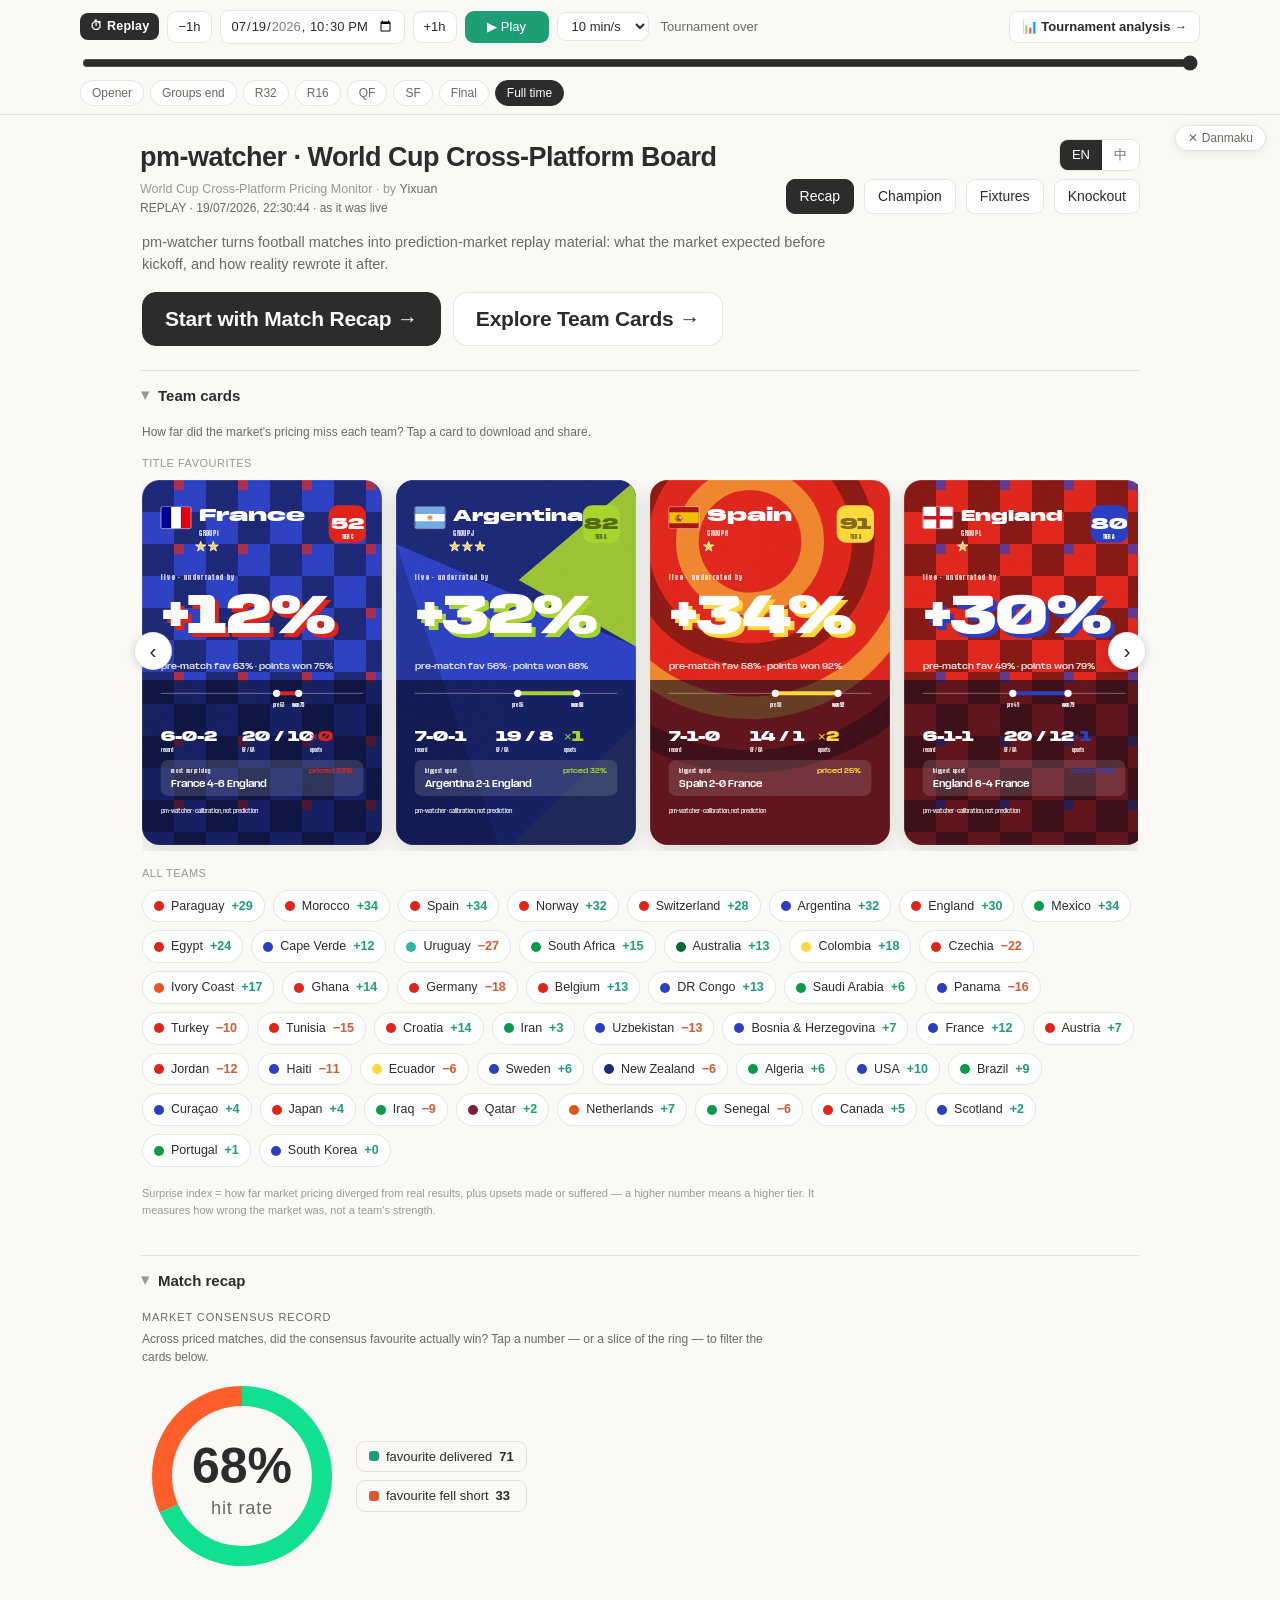
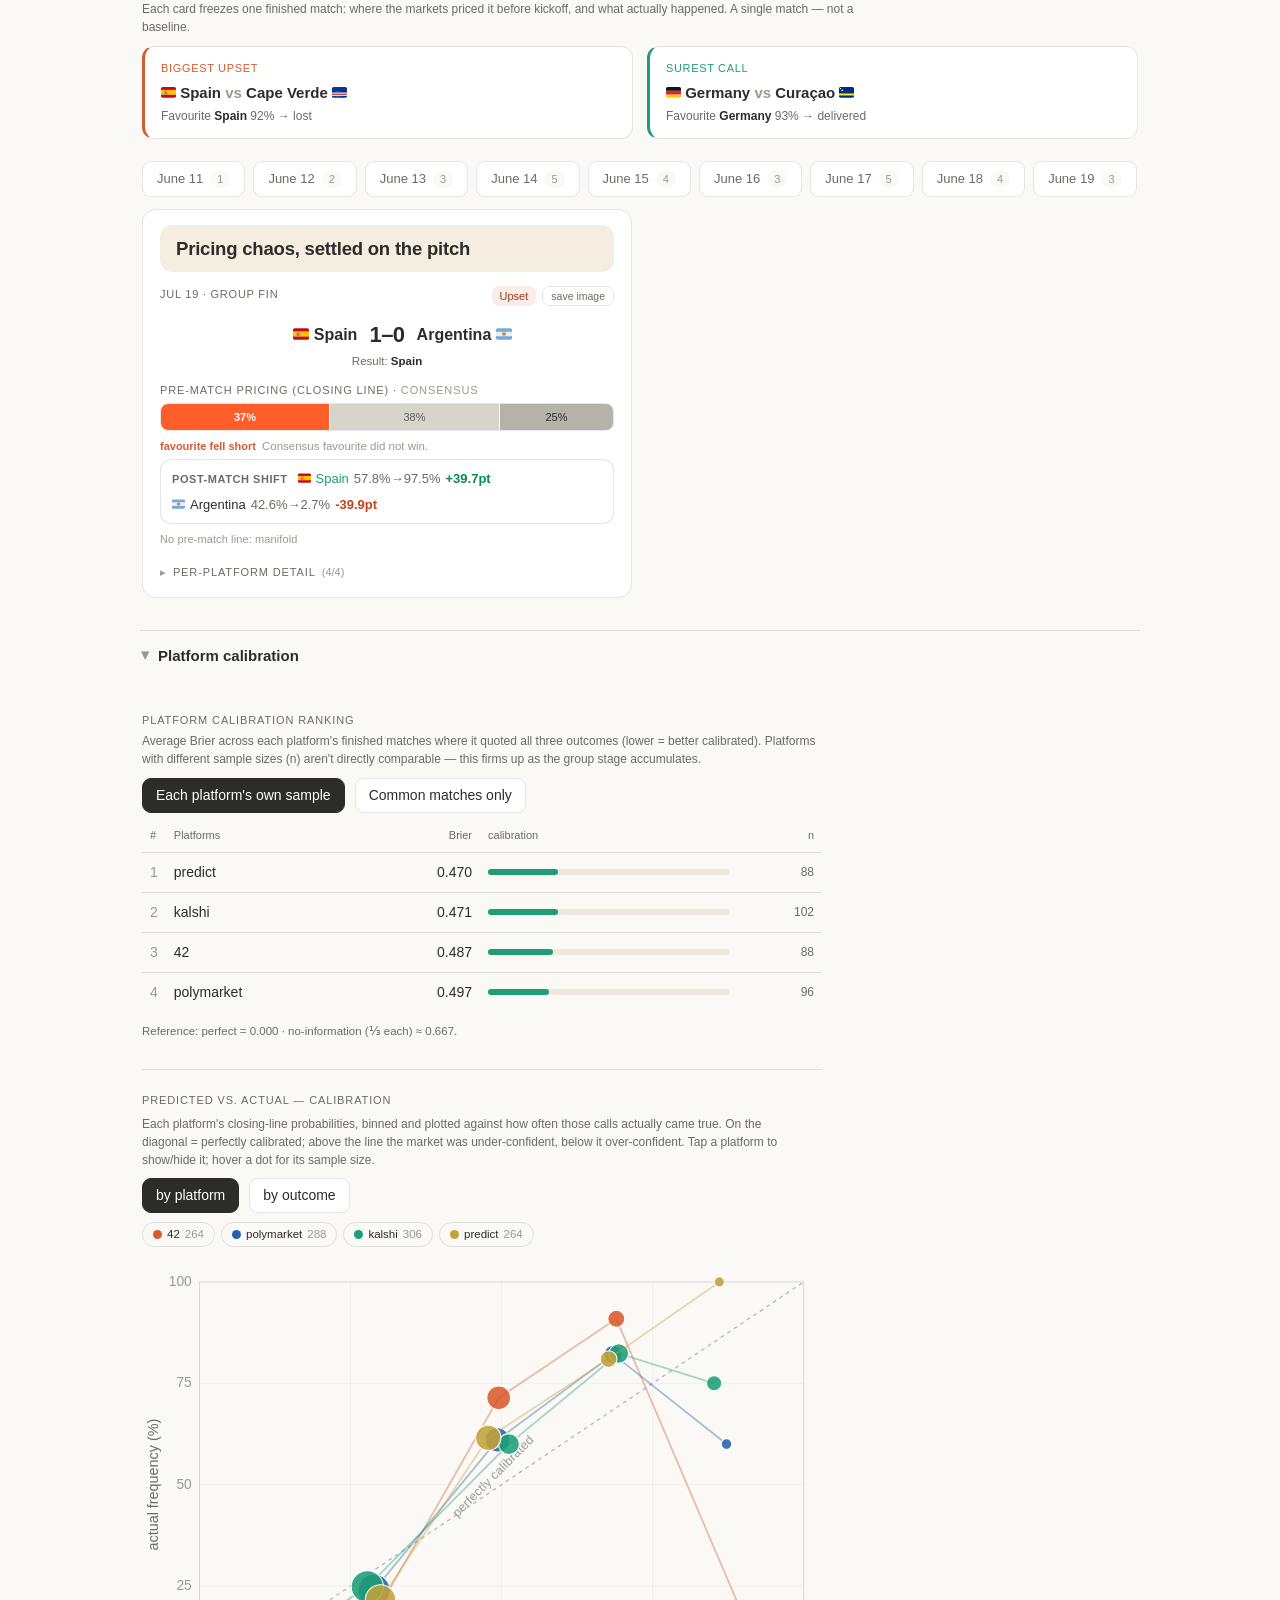
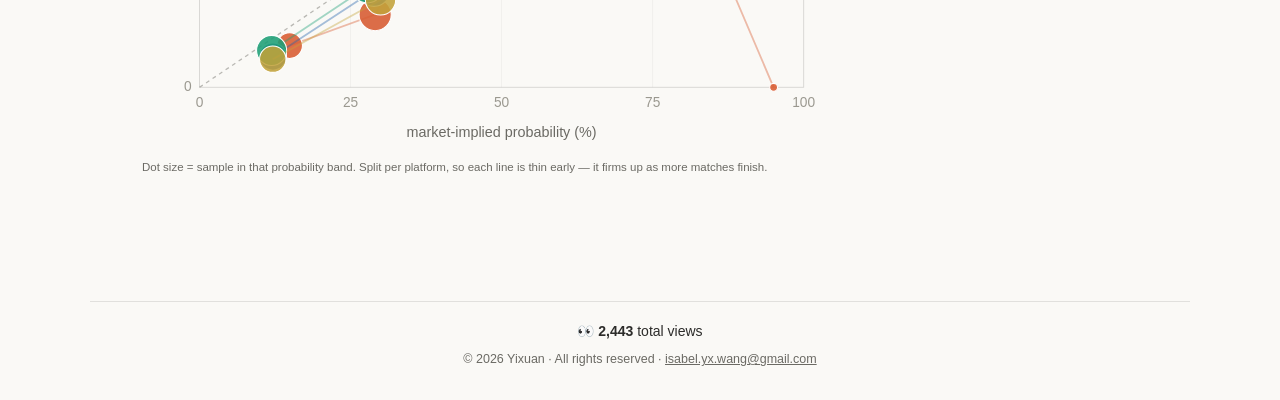
==== site/index.html @ 823c46a2 "archive: static replay site + tournament analysis" ====
<!DOCTYPE html>
<html lang="zh">
<head>
<meta charset="utf-8">
<meta name="viewport" content="width=device-width, initial-scale=1">
<title>pm-watcher · World Cup Cross-Platform Board</title>
<style>
  @font-face{font-family:"Twemoji Country Flags";unicode-range:U+1F1E6-1F1FF,U+1F3F4,U+E0062-E0063,U+E0065,U+E0067,U+E006C,U+E006E,U+E0073-E0074,U+E0077,U+E007F;src:url([data-uri]) format("woff2");}
  :root{ --bg:#faf9f6; --card:#ffffff; --ink:#2c2c2a; --mut:#6b6a64; --hint:#9a988f;
         --line:rgba(0,0,0,.10); --teal:#1d9e75; --up:#1d9e75; --down:#d85a30; }
  *{box-sizing:border-box}
  body{margin:0;background:var(--bg);color:var(--ink);
       font-family:"Twemoji Country Flags",-apple-system,BlinkMacSystemFont,"Segoe UI","PingFang SC","Hiragino Sans GB",sans-serif;
       font-size:14px;line-height:1.5;-webkit-font-smoothing:antialiased}
  /* 新闻弹幕：半透明磨砂胶囊，从右向左飞过页面顶部区域，可点击跳转；鼠标悬停暂停 */
  #danmaku{position:fixed;left:0;right:0;top:64px;height:42vh;z-index:9998;
    pointer-events:none;overflow:hidden}
  .dm{position:absolute;left:0;white-space:nowrap;pointer-events:auto;cursor:pointer;
    display:inline-flex;align-items:center;gap:7px;
    background:rgba(255,255,255,.42);backdrop-filter:blur(6px);-webkit-backdrop-filter:blur(6px);
    border:.5px solid rgba(0,0,0,.07);border-radius:999px;padding:6px 15px;
    box-shadow:0 3px 14px rgba(0,0,0,.07);font-size:13px;color:var(--ink);
    opacity:.72;transition:opacity .2s ease,background .2s ease,box-shadow .2s ease;
    will-change:transform}
  .dm:hover{opacity:1;background:rgba(255,255,255,.96);box-shadow:0 6px 22px rgba(0,0,0,.16)}
  .dm .dm-tag{font-size:11px;color:var(--mut)}
  .dm .dm-new{color:var(--up);font-weight:600}
  .dm-toggle{position:fixed;top:64px;right:14px;z-index:10000;
    background:rgba(255,255,255,.9);backdrop-filter:blur(6px);-webkit-backdrop-filter:blur(6px);
    border:.5px solid var(--line);border-radius:999px;padding:5px 12px;
    font-size:12px;color:var(--mut);cursor:pointer;font-family:inherit;
    box-shadow:0 2px 10px rgba(0,0,0,.08)}
  .dm-toggle:hover{color:var(--ink);background:#fff}
  .wrap{max-width:1040px;margin:0 auto;padding:22px 20px 60px}
  h1{font-size:27px;font-weight:650;letter-spacing:-0.5px;margin:0}
  .sub{font-size:12px;color:var(--mut)}
  .byline{font-size:12.5px;color:var(--hint);margin-top:3px}
  .byline b{color:var(--mut);font-weight:500}
  .row{display:flex;align-items:center;gap:10px;flex-wrap:wrap}
  .between{justify-content:space-between}
  .cards{display:grid;grid-template-columns:repeat(4,1fr);gap:14px;margin:22px 0}
  .mc{background:var(--card);border:.5px solid var(--line);border-radius:14px;padding:18px 18px 16px;
      position:relative;overflow:hidden}
  .mc::before{content:"";position:absolute;left:0;top:0;bottom:0;width:3px;background:var(--accent,#1d9e75)}
  .mc .l{font-size:11px;color:var(--mut);text-transform:uppercase;letter-spacing:0.08em}
  .mc .v{font-size:26px;font-weight:650;letter-spacing:-0.4px;margin-top:6px;line-height:1.25}
  .mc .v.small{font-size:14px;font-weight:500;letter-spacing:0}
  .tabs button,.ctl button{font:inherit;cursor:pointer;border:.5px solid var(--line);background:var(--card);
       color:var(--ink);border-radius:9px;padding:6px 13px}
  .tabs button.on,.ctl button.on{background:var(--ink);color:#fff;border-color:var(--ink)}
  .rcol{display:flex;flex-direction:column;align-items:flex-end;gap:8px}
  .langsw{display:inline-flex;border:.5px solid var(--line);border-radius:9px;overflow:hidden}
  .langsw button{font:inherit;cursor:pointer;border:0;background:var(--card);color:var(--mut);padding:5px 12px;font-size:13px}
  .langsw button.on{background:var(--ink);color:#fff}
  .chk{display:inline-flex;align-items:center;gap:5px;font-size:13px;color:var(--mut);
       border:.5px solid var(--line);border-radius:9px;padding:5px 10px;cursor:pointer;background:var(--card)}
  .chk.off{opacity:.4}
  table{width:100%;border-collapse:collapse;margin-top:14px}
  th{font-size:11px;color:var(--mut);font-weight:400;text-align:left;padding:0 8px 8px}
  th.r,td.r{text-align:right} td{padding:9px 8px;border-top:.5px solid var(--line);vertical-align:middle}
  .team{font-weight:500;white-space:nowrap}
  .dot{display:inline-block;width:8px;height:8px;border-radius:50%;background:var(--teal);margin-right:7px;vertical-align:1px}
  .num{font-weight:500} .pct{color:var(--hint);font-size:11px}
  .bar{height:4px;background:#eee9df;border-radius:2px;margin-top:3px}.bar>i{display:block;height:4px;background:#8b8a82;border-radius:2px}
  .mom{font-size:11px;margin-left:3px} .up{color:var(--up)} .down{color:var(--down)}
  .pill{font-weight:500;font-size:12px;padding:3px 9px;border-radius:8px}
  .caret{color:var(--down);font-size:11px;margin-left:2px}
  .chips{display:flex;flex-wrap:wrap;gap:7px;margin-top:10px}
  .chip{font-size:12px;border:.5px solid var(--line);border-radius:20px;padding:4px 11px;cursor:pointer;background:var(--card);color:var(--mut)}
  .chip.on{background:#e1f5ee;border-color:#9fe1cb;color:#0f6e56}
  .watch{display:grid;grid-template-columns:repeat(auto-fill,minmax(min(230px,100%),1fr));gap:12px;margin-top:12px}
  .wc{background:var(--card);border:.5px solid var(--line);border-radius:12px;padding:12px 14px;overflow:hidden}
  .wc svg{width:100%;height:auto;display:block}
  .wc .lg{display:flex;flex-wrap:wrap;gap:2px 8px;margin-top:2px}
  .wc .t{font-weight:600;margin-bottom:6px} .wc .kv{display:flex;justify-content:space-between;font-size:12px;color:var(--mut);padding:2px 0}
  .err{color:var(--down);font-size:12px;margin-top:8px}
  .muted{color:var(--mut)}
  @media(max-width:680px){.cards{grid-template-columns:repeat(2,1fr)}}
  @media(max-width:560px){
    .wrap{padding:16px 13px 48px}
    h1{font-size:22px}
    .cards{grid-template-columns:repeat(2,1fr);gap:10px;margin:16px 0}
    .mc{padding:13px 13px 12px} .mc .v{font-size:21px} .mc .v.small{font-size:13px}
    .tabs button,.ctl button{padding:6px 10px;font-size:13px}
    table{font-size:13px} th,td{padding:7px 5px}
    #tbl{min-width:480px}
    #recap .recapgrid{grid-template-columns:1fr}
    #recap .node{padding:13px 14px 12px}
    #recap .fix{font-size:15px;gap:8px} #recap .fix .sc{font-size:20px}
    /* 卡内若有超宽表格，允许在小屏内横向滚动而不撑破页面 */
    #recap .node table,.pdwrap{display:block;max-width:100%;overflow-x:auto;-webkit-overflow-scrolling:touch}
  }
  /* ===== 复盘 recap：单个对阵节点(最高复用原子) ===== */
  #recap .recapgrid{display:grid;grid-template-columns:repeat(auto-fill,minmax(min(330px,100%),1fr));gap:16px;align-items:start}
  #recap .node{background:var(--card);border:.5px solid var(--line);border-radius:14px;padding:15px 17px 14px;overflow:hidden}
  #recap .top{display:flex;justify-content:space-between;align-items:flex-start;gap:8px}
  #recap .when{font-size:11px;color:var(--mut);text-transform:uppercase;letter-spacing:.07em}
  #recap .tags{display:flex;gap:6px;flex-wrap:wrap;justify-content:flex-end}
  #recap .tag{font-size:11px;font-weight:500;padding:2px 8px;border-radius:7px;white-space:nowrap}
  #recap .tag.hit{background:#e1f5ee;color:#0f6e56} #recap .tag.miss{background:#faece7;color:#993c1d} #recap .tag.draw{background:#f1efe8;color:#5f5e5a}
  #recap .fix{display:flex;align-items:center;justify-content:center;gap:12px;margin:12px 0 2px;font-size:16px;font-weight:600}
  #recap .fix .sc{font-size:22px;font-weight:650;letter-spacing:-.5px;font-variant-numeric:tabular-nums}
  #recap .fix .a{text-align:right;flex:1} #recap .fix .b{text-align:left;flex:1}
  #recap .out{text-align:center;font-size:11.5px;color:var(--mut);margin-bottom:11px} #recap .out b{color:var(--ink);font-weight:600}
  #recap .hint{color:var(--hint)}
  #recap .lab{font-size:11px;color:var(--mut);text-transform:uppercase;letter-spacing:.08em;margin-bottom:5px}
  #recap .barwrap,#knockout .barwrap{display:flex;height:28px;border-radius:8px;overflow:hidden;border:.5px solid var(--line)}
  #recap .seg,#knockout .seg{display:flex;align-items:center;justify-content:center;font-size:11px;font-weight:500;min-width:0;overflow:hidden;white-space:nowrap;border-right:1.5px solid var(--bg)}
  #recap .seg:last-child,#knockout .seg:last-child{border-right:0}
  #recap .seg.A,#recap .seg.B,#knockout .seg.A,#knockout .seg.B{background:#b4b2a9;color:#2c2c2a} #recap .seg.D,#knockout .seg.D{background:#d6d4cb;color:#5f5e5a}
  #recap .seg.lit,#knockout .seg.lit{font-weight:600;color:#fff;cursor:default;transition:filter .2s ease,box-shadow .2s ease}
  #recap .seg.lit.good,#knockout .seg.lit.good{background:#10e090;--glow:rgba(16,224,144,.95)} #recap .seg.lit.bad,#knockout .seg.lit.bad{background:#ff5e2a;--glow:rgba(255,94,42,.95)}
  #recap .recapgrid.intro .seg.lit{animation:bloom 1.1s ease-out both}
  @keyframes bloom{0%{filter:saturate(0) brightness(1.85)}55%{filter:saturate(1.5) brightness(1.12)}100%{filter:none}}
  #recap .seg.lit:hover,#knockout .seg.lit:hover{filter:brightness(1.2) saturate(1.25);box-shadow:inset 0 0 18px 2px var(--glow)}
  #recap .barcap,#knockout .barcap{font-size:11.5px;margin-top:7px;display:flex;align-items:center;gap:6px}
  #recap .barcap .mk,#knockout .barcap .mk{font-size:11px;font-weight:600} #recap .mk.good,#knockout .mk.good{color:var(--up)} #recap .mk.bad,#knockout .mk.bad{color:var(--down)}
  #recap .dsum{cursor:pointer;font-size:11px;color:var(--mut);text-transform:uppercase;letter-spacing:.08em;display:flex;align-items:center;gap:6px;padding:3px 0;margin-top:13px;user-select:none}
  #recap .dsum::before{content:"▸";color:var(--hint);display:inline-block;transition:transform .15s ease}
  #recap .dsum.open::before{transform:rotate(90deg)} #recap .dsum:hover{color:var(--ink)}
  #recap .pdbody{display:none} #recap .pdbody.open{display:block}
  #recap .na{color:var(--hint)} #recap .tophit.y{color:var(--up)} #recap .tophit.n{color:var(--down)}
  #recap .foot{font-size:11.5px;color:var(--mut);margin-top:11px;line-height:1.45}
  #recap .nopx{font-size:12px;color:var(--hint);background:#f6f4ee;border:.5px dashed var(--line);border-radius:8px;padding:10px 12px;margin-top:4px}
  #recap .rcmiss{font-size:11px;color:var(--hint);margin-top:7px;letter-spacing:.01em}
  #recap .calib{margin-top:30px;border-top:.5px solid var(--line);padding-top:22px;max-width:680px}
  #recap .calib > svg{width:100%;height:auto;display:block;margin-top:8px}   /* 只作用于校准图本身，别误伤里面的甜甜圈 */
  #recap .clegendwrap{display:flex;flex-wrap:wrap;margin-bottom:2px}
  #recap .clegend{display:inline-flex;align-items:center;gap:5px;font-size:11.5px;color:var(--ink);cursor:pointer;padding:3px 10px;border:.5px solid var(--line);border-radius:20px;margin:0 6px 6px 0;user-select:none}
  #recap .clegend i{width:9px;height:9px;border-radius:50%;display:inline-block}
  #recap .clegend b{color:var(--hint);font-weight:500}
  #recap .clegend.off{opacity:.42;text-decoration:line-through}
  #recap .calib .cdot{cursor:pointer}
  #recap .calibtip{position:fixed;z-index:60;background:var(--ink);color:#fff;font-size:11px;line-height:1.55;padding:6px 9px;border-radius:7px;pointer-events:none;display:none;box-shadow:0 4px 14px rgba(0,0,0,.18)}
  #recap .cacc{margin-bottom:24px}
  #recap .caccrow{display:flex;align-items:center;gap:14px;flex-wrap:wrap}
  #recap .caccrow .cdonut{width:200px;height:200px;max-width:200px;flex:0 0 auto}
  #recap .cdonut .cdv{fill:var(--ink);font-size:30px;font-weight:650;font-variant-numeric:tabular-nums}
  #recap .cdonut .cdl{fill:var(--mut);font-size:11px;letter-spacing:.04em}
  #recap .caccchips{display:flex;flex-direction:column;gap:8px}
  #recap .cchip{display:inline-flex;align-items:center;gap:7px;font-size:13px;color:var(--ink);cursor:pointer;padding:5px 12px;border:.5px solid var(--line);border-radius:9px;user-select:none;transition:background .12s,border-color .12s}
  #recap .cchip i{width:10px;height:10px;border-radius:3px;display:inline-block}
  #recap .cchip.hit i{background:var(--up)} #recap .cchip.miss i{background:var(--down)}
  #recap .cchip b{font-variant-numeric:tabular-nums;font-weight:650}
  #recap .cchip:hover{border-color:var(--mut)}
  #recap .cchip.on{background:#f1efe8;border-color:var(--mut);font-weight:600}
  #recap .cclear{font-size:12px;color:var(--teal,#1d9e75);cursor:pointer;text-decoration:underline;text-underline-offset:2px}
  #recap .rcfilterbar{font-size:12.5px;color:var(--mut);margin-bottom:12px;padding:8px 12px;background:#f6f4ee;border-radius:8px}
  #recap .rcfilterbar b{color:var(--ink)}
  #recap .rcexp{display:inline-flex;align-items:center;font-size:10.5px;color:var(--mut);background:none;border:.5px solid var(--line);border-radius:7px;padding:2px 8px;cursor:pointer;white-space:nowrap;transition:color .12s,border-color .12s}
  #recap .rcexp:hover{color:var(--ink);border-color:var(--mut)}
  #recap .rchl{display:flex;gap:14px;flex-wrap:wrap;margin-bottom:18px}
  #recap .hlcard{flex:1;min-width:240px;background:var(--card);border:.5px solid var(--line);border-radius:12px;padding:13px 16px;cursor:pointer;transition:transform .14s,box-shadow .14s}
  #recap .hlcard:hover{transform:translateY(-1px);box-shadow:0 3px 12px rgba(0,0,0,.06)}
  #recap .hlcard.upset{border-left:3px solid var(--down)} #recap .hlcard.conf{border-left:3px solid var(--up)}
  #recap .hlcard .hlh{font-size:11px;text-transform:uppercase;letter-spacing:.06em;margin-bottom:5px}
  #recap .hlcard.upset .hlh{color:var(--down)} #recap .hlcard.conf .hlh{color:var(--up)}
  #recap .hlcard .hlm{font-size:15px;font-weight:600;margin-bottom:3px}
  #recap .hlcard .hls{font-size:12px;color:var(--mut)} #recap .hlcard .hls b{color:var(--ink)}
  #recap .node.flash{animation:nodeflash 2.4s ease-in-out}
  @keyframes nodeflash{
    0%,100%{box-shadow:0 0 0 0 rgba(16,224,144,0)}
    10%{box-shadow:0 0 0 4px rgba(16,224,144,.85)}
    25%{box-shadow:0 0 0 0 rgba(16,224,144,0)}
    40%{box-shadow:0 0 0 4px rgba(16,224,144,.85)}
    55%{box-shadow:0 0 0 0 rgba(16,224,144,0)}
    70%{box-shadow:0 0 0 4px rgba(16,224,144,.85)}
    85%{box-shadow:0 0 0 0 rgba(16,224,144,0)}}
  /* 淘汰赛骨架 */
  #knockout .hint{color:var(--hint)}
  #knockout .lab{font-size:11px;color:var(--mut);text-transform:uppercase;letter-spacing:.08em;margin-bottom:5px}
  #knockout .foot{font-size:11.5px;color:var(--mut);margin-top:10px;line-height:1.45}
  #knockout .koexwrap{max-width:340px;margin-bottom:26px;padding:14px 16px;background:var(--card);border:.5px solid var(--line);border-radius:14px}
  #knockout .koslot.ex .kfix{display:flex;align-items:center;justify-content:center;gap:10px;margin:6px 0 9px;font-size:14px;font-weight:600}
  #knockout .koslot.ex .kfix b{font-variant-numeric:tabular-nums;font-size:17px}
  #knockout .kobracket{display:flex;gap:16px;overflow-x:auto;padding-bottom:8px;align-items:flex-start}
  #knockout .koround{min-width:158px;flex:0 0 auto;display:flex;flex-direction:column;gap:10px}
  #knockout .korh{font-size:11px;color:var(--mut);text-transform:uppercase;letter-spacing:.07em;font-weight:600;margin-bottom:2px}
  #knockout .koslot{background:var(--card);border:.5px solid var(--line);border-radius:10px;padding:10px 12px}
  #knockout .koslot.tbd{border-style:dashed;display:flex;flex-direction:column;align-items:center;gap:3px;color:var(--hint)}
  #knockout .koslot.tbd .kside{font-size:12.5px} #knockout .koslot.tbd .kvs{font-size:10px;color:var(--line);text-transform:uppercase;letter-spacing:.1em}
  #knockout .koslot.real{display:flex;flex-direction:column;gap:6px}
  #knockout .koslot.real .kfixr{display:flex;align-items:center;justify-content:space-between;gap:6px;font-size:12.5px;font-weight:600;line-height:1.25}
  #knockout .koslot.real .kt{flex:1 1 0;min-width:0;display:flex;align-items:center;gap:4px;overflow:hidden;white-space:nowrap;text-overflow:ellipsis}
  #knockout .koslot.real .kt.r{justify-content:flex-end;text-align:right}
  #knockout .koslot.real .ksc{flex:0 0 auto;font-variant-numeric:tabular-nums;font-size:13px;padding:0 2px;color:var(--mut)}
  #knockout .koslot.real.played .ksc{color:var(--ink)}
  #knockout .koslot.real .barwrap{height:22px}
  #knockout .koslot.real .barcap{margin-top:5px}
  #knockout .koslot.real .kohint{font-size:10.5px;color:var(--hint);padding:3px 0 1px}
  /* 平行宇宙 预留 hero */
  #knockout .koPU{position:relative;margin:2px 0 26px;padding:22px 22px;border-radius:18px;border:1.5px solid var(--line);background:linear-gradient(135deg,var(--card),rgba(124,92,255,.07));overflow:hidden}
  #knockout .koPU .koPUtag{display:inline-block;font-size:11px;font-weight:700;letter-spacing:.08em;text-transform:uppercase;color:#7c5cff;background:rgba(124,92,255,.12);padding:3px 9px;border-radius:999px;margin-bottom:11px}
  #knockout .koPU h3{font-size:23px;font-weight:800;letter-spacing:-.01em;margin:0 0 8px}
  #knockout .koPU p{font-size:13.5px;color:var(--mut);max-width:560px;line-height:1.55;margin:0}
  #knockout .koPU .koPUfull{position:absolute;top:18px;right:20px;font-size:12.5px;font-weight:700;color:#7c5cff;text-decoration:none;padding:6px 12px;border-radius:999px;background:rgba(124,92,255,.10)}
  #knockout .koPU .koPUfull:hover{background:rgba(124,92,255,.18)}
  #knockout .koPU .koPUwrap{margin-top:16px;border-radius:16px;overflow:hidden;border:1.5px solid var(--line);background:var(--card)}
  #knockout .koPU .koPUwrap iframe{display:block;width:100%;border:0;height:980px}
  /* 小组赛汇总 */
  #knockout .koGwrap .kggrid{display:grid;grid-template-columns:repeat(auto-fill,minmax(min(300px,100%),1fr));gap:0 20px;margin-top:4px}
  #knockout .kgrow{display:flex;align-items:center;gap:8px;padding:7px 2px;border-top:.5px solid var(--line);font-size:13px}
  #knockout .kgrow .kgg{flex:0 0 auto;font-size:10.5px;color:var(--hint);min-width:46px;text-transform:uppercase;letter-spacing:.04em}
  #knockout .kgrow .kgt{flex:1 1 0;min-width:0;display:flex;align-items:center;gap:5px;overflow:hidden;white-space:nowrap;text-overflow:ellipsis}
  #knockout .kgrow .kgt.r{justify-content:flex-end;text-align:right}
  #knockout .kgrow .kgt.w{font-weight:700}
  #knockout .kgrow .kgsc{flex:0 0 auto;font-variant-numeric:tabular-nums;font-weight:600;color:var(--ink);padding:0 4px}
  /* 对阵路径图 */
  #knockout .kopath{overflow-x:auto;-webkit-overflow-scrolling:touch;padding:4px 0 10px}
  #knockout .kopathsvg{display:block}
  #knockout .kofo{width:100%;height:100%;box-sizing:border-box}
  #knockout .kobx{box-sizing:border-box;height:100%;display:flex;flex-direction:column;justify-content:center;gap:2px;background:var(--card);border:.5px solid var(--line);border-radius:9px;padding:4px 8px}
  #knockout .kobx.tbd{border-style:dashed}
  #knockout .kobx.proj{border-style:dashed;border-color:var(--pu,#7c5cff);background:linear-gradient(135deg,rgba(124,92,255,.06),var(--card))}
  #knockout .kobx.proj .kor .kon{color:var(--ink)}
  #knockout .kobx .kor{display:flex;align-items:center;gap:5px;font-size:12px;line-height:1.25;min-width:0}
  #knockout .kobx .kor .kof{flex:0 0 auto}
  #knockout .kobx .kor .kon{flex:1 1 0;min-width:0;overflow:hidden;white-space:nowrap;text-overflow:ellipsis;color:var(--mut)}
  #knockout .kobx .kor .kosc{flex:0 0 auto;min-width:14px;text-align:right;font-variant-numeric:tabular-nums;color:var(--hint)}
  #knockout .kobx .kor.win .kon{color:var(--ink);font-weight:700}
  #knockout .kobx .kor.win .kosc{color:var(--ink);font-weight:700}
  #knockout .kobx.champ{flex-direction:row;align-items:center;justify-content:center;gap:6px;border-color:#d8b24a;background:linear-gradient(135deg,rgba(216,178,74,.18),var(--card))}
  #knockout .kobx.champ .kon{flex:0 0 auto;font-weight:800;color:var(--ink)}
  #knockout .kobx.champ .kotrophy{font-size:15px}
  .tblscroll{overflow-x:auto;-webkit-overflow-scrolling:touch}
  #matches{overflow-x:auto;-webkit-overflow-scrolling:touch}
  .mxrow{display:flex;gap:10px 12px;align-items:baseline;padding:10px 4px;border-top:.5px solid var(--line);cursor:pointer;flex-wrap:wrap}
  .mxrow .mxtime{min-width:84px;flex:0 0 auto}
  .mxrow .mxteam{flex:1 1 auto;min-width:120px}
  .mxrow .mxsum{margin-left:auto;white-space:nowrap;font-variant-numeric:tabular-nums}
  .mxrow .mxbk{flex:0 0 auto;white-space:nowrap}
  .mxrow.mxpend{cursor:default;opacity:.62}
  .mxrow.hist .histsc{font-variant-numeric:tabular-nums;font-weight:700;margin:0 7px}
  .histfold .mxrow{cursor:pointer}
  #recap .rcmv{display:flex;flex-wrap:wrap;gap:6px 10px;align-items:center;margin:4px 0 2px;padding:9px 11px;background:var(--card);border:.5px solid var(--line);border-radius:11px}
  #recap .rcmv .rcmvlab{font-size:11px;font-weight:700;letter-spacing:.05em;text-transform:uppercase;color:var(--mut)}
  #recap .rcmv .rcmvit{font-size:13px;display:inline-flex;align-items:center;gap:5px}
  #recap .rcmv .rcmvit .rcmvn{color:var(--mut);font-variant-numeric:tabular-nums}
  #recap .rcmv .rcmvit b{font-variant-numeric:tabular-nums}
  #recap .rcmv .rcmvit.up b{color:#0a8a55} #recap .rcmv .rcmvit.dn b{color:#c0421c}
  #recap .rchero{margin:4px 0 24px;padding:0 2px}
  #recap .rchero-tag{font-size:14.5px;color:var(--mut);max-width:700px;margin-bottom:16px;line-height:1.55}
  #recap .rchero-cta{display:flex;flex-wrap:wrap;gap:12px}
  #recap .rcheroBtn{font-size:21px;font-weight:800;letter-spacing:-.01em;padding:14px 22px;border-radius:14px;border:1.5px solid var(--line);background:var(--card);color:var(--ink);cursor:pointer;line-height:1.15;transition:transform .12s ease,box-shadow .12s ease}
  #recap .rcheroBtn:hover{transform:translateY(-1px);box-shadow:0 4px 14px rgba(0,0,0,.08)}
  #recap .rcheroBtn.primary{background:var(--ink);border-color:var(--ink);color:var(--bg)}
  @media(max-width:560px){ #recap .rcheroBtn{font-size:17px;padding:12px 16px;flex:1 1 100%;text-align:center} #recap .rchero-tag{font-size:13.5px} }
  @media(max-width:560px){
    .mxrow{gap:4px 10px;padding:12px 2px}
    .mxrow .mxtime{flex:1 1 100%;min-width:0;order:-1;font-size:11px;opacity:.8}
    .mxrow .mxteam{flex:1 1 auto;font-size:14px}
    .mxrow .mxsum{margin-left:auto}
  }
  #knockout .kqwrap{margin-bottom:26px}
  #knockout .kqgrid{display:grid;grid-template-columns:repeat(auto-fill,minmax(min(220px,100%),1fr));gap:10px}
  #knockout .kqgrp{background:var(--card);border:.5px solid var(--line);border-radius:12px;padding:10px 12px}
  #knockout .kqh{font-size:12px;font-weight:700;color:var(--ink);margin-bottom:6px;text-transform:uppercase;letter-spacing:.06em}
  #knockout .kqrow{display:flex;align-items:center;gap:6px;padding:3px 0;font-size:13px}
  #knockout .kqrow .kqt{flex:1;min-width:0;white-space:nowrap;overflow:hidden;text-overflow:ellipsis}
  #knockout .kqrow .kqpt{font-variant-numeric:tabular-nums;color:var(--mut);width:18px;text-align:right}
  #knockout .kqrow .kqb{font-size:10.5px;font-weight:600;padding:1px 6px;border-radius:6px;white-space:nowrap}
  #knockout .kqrow.q .kqb{background:rgba(16,224,144,.14);color:#0a8a55}
  #knockout .kqrow.a .kqb{background:#e8e6dd;color:#7a7872}
  #knockout .kqrow.o{opacity:.5} #knockout .kqrow.o .kqb{background:rgba(255,94,42,.12);color:#c0421c}
  #matches .kofold>summary{cursor:pointer;padding:11px 4px;font-weight:500;list-style:none;display:flex;align-items:center;gap:8px;user-select:none;border-top:.5px solid var(--line)}
  #matches .kofold>summary::-webkit-details-marker{display:none}
  #matches .kofold>summary::before{content:"▸";color:var(--hint);transition:transform .15s ease}
  #matches .kofold[open]>summary::before{transform:rotate(90deg)}
  /* 准确率排行 */
  #recap .ranking{margin-top:28px;max-width:680px}
  #recap .ranking .rk{color:var(--hint);width:22px}
  #recap .rbar{height:6px;background:#eee9df;border-radius:3px;min-width:60px}
  #recap .rbar>i{display:block;height:6px;background:var(--teal);border-radius:3px}
  /* 点击特效：礼花 / 速冻流汗 */
  @keyframes rcConfetti{from{transform:translate(0,0) rotate(0);opacity:1}to{transform:translate(var(--dx),var(--dy)) rotate(var(--rot));opacity:0}}
  @keyframes rcFall{0%{transform:translate(0,-7px) rotate(0);opacity:1}18%{transform:translate(calc(var(--dx)*.18),0) rotate(calc(var(--rot)*.18))}100%{transform:translate(var(--dx),var(--dy)) rotate(var(--rot));opacity:0}}
  @font-face{font-family:'FIFA26';src:url('fonts/fifa-26.ttf');font-display:swap}
  @font-face{font-family:'FWCBlack';src:url('fonts/FWC2026-Black.ttf');font-display:swap}
  @font-face{font-family:'FWCNBlack';src:url('fonts/FWC2026-NormalBlack.ttf');font-display:swap}
  @font-face{font-family:'FWCNormal';src:url('fonts/FWC2026-Normal.ttf');font-display:swap}
  @font-face{font-family:'FWCCond';src:url('fonts/FWC2026-UltraCond.ttf');font-display:swap}
  @font-face{font-family:'FWCLight';src:url('fonts/FWC2026-CondLight.ttf');font-display:swap}
  #recap .tcsec{margin-top:30px;border-top:.5px solid var(--line);padding-top:22px}
  #recap .tcsec>.lab{font-weight:700;font-size:15px}
  #recap .tcrestlab{font-size:11px;color:var(--hint);margin:18px 0 10px;letter-spacing:.5px;text-transform:uppercase}
  #recap .tcfeat{display:flex;gap:18px;flex-wrap:wrap}
  #recap .tcfeat .tccard{width:300px}
  #recap .tcgrid{display:grid;grid-template-columns:repeat(auto-fill,minmax(150px,1fr));gap:12px}
  #recap .tccard{position:relative;cursor:pointer}
  #recap .tccard svg{width:100%;height:auto;display:block;border-radius:18px;box-shadow:0 6px 20px rgba(0,0,0,.13)}
  #recap .tccard .dl{position:absolute;left:50%;bottom:12px;transform:translateX(-50%);opacity:0;transition:opacity .15s;background:rgba(0,0,0,.72);color:#fff;font-size:11px;padding:5px 12px;border-radius:20px;pointer-events:none;white-space:nowrap}
  #recap .tccard:hover .dl{opacity:1}
  #recap .tcnote{font-size:11px;color:var(--hint);line-height:1.55;max-width:720px;margin:18px 0 4px}
  #recap .tccard.tcflash svg{animation:tcflash 2.4s ease-out}
  @keyframes tcflash{0%,100%{box-shadow:0 6px 20px rgba(0,0,0,.13)}18%,60%{box-shadow:0 0 0 4px #10e090,0 8px 24px rgba(0,0,0,.18)}}
  #recap .node .hl{margin:0 0 14px;padding:12px 16px;border-radius:12px;background:var(--hlbg,rgba(136,135,128,.1))}
  #recap .node .hl .hh{font-weight:800;font-size:18.5px;line-height:1.26;color:var(--ink);letter-spacing:-.2px}
  #recap .node .hl .hs{font-size:12.5px;font-weight:600;color:var(--mut);margin-top:3px;line-height:1.3}
  #recap .node .hl .en{font-size:13px;font-weight:600;color:var(--hint);margin-top:4px;line-height:1.2}
  #recap .node .hl.hit{--hlbg:rgba(29,158,117,.12);--hlc:#1d9e75}
  #recap .node .hl.upset{--hlbg:rgba(216,90,48,.12);--hlc:#d85a30}
  #recap .node .hl.div{--hlbg:rgba(186,117,23,.13);--hlc:#ba7517}
  #recap .node .hl.calib{--hlbg:rgba(136,135,128,.10);--hlc:#8a8880}
  #recap .tcfeatlab,#recap .tcrestlab{font-size:11px;color:var(--hint);letter-spacing:.5px;text-transform:uppercase;margin:14px 0 8px}
  #recap .tcfeat{display:flex;gap:14px;overflow-x:auto;flex-wrap:nowrap;padding-bottom:6px}
  #recap .tcfeat .tccard{flex:0 0 240px;width:240px}
  #recap .tctags{display:flex;flex-wrap:wrap;gap:8px}
  #recap .tctag{display:inline-flex;align-items:center;gap:7px;font:inherit;font-size:12.5px;cursor:pointer;padding:6px 11px;border-radius:20px;border:.5px solid var(--line);background:var(--card);color:var(--ink)}
  #recap .tctag:hover{border-color:var(--hint)}
  #recap .tctag.on{border-color:var(--ink)}
  #recap .tctag .tcdot{width:10px;height:10px;border-radius:50%;display:inline-block}
  #recap .tctag.tcflash{animation:tcflash 2.4s ease-out}
  #recap .tcreveal{margin-top:14px;max-width:300px}
  #recap .tcreveal .tccard{width:300px}
  #recap .rcsec{border-top:.5px solid var(--line);margin-top:16px}
  #recap .rcsec>summary{cursor:pointer;list-style:none;padding:14px 2px;font-weight:600;font-size:15px;display:flex;align-items:center;gap:8px;user-select:none}
  #recap .rcsec>summary::-webkit-details-marker{display:none}
  #recap .rcsec>summary::before{content:"\25b8";color:var(--hint);transition:transform .15s}
  #recap .rcsec[open]>summary::before{transform:rotate(90deg)}
  #recap .rcsec>.rcsecbody{padding:2px 2px 16px}
  .foldsec{border-top:.5px solid var(--line);margin-top:18px}
  .foldsec>summary{cursor:pointer;list-style:none;padding:14px 2px;font-weight:600;font-size:15px;display:flex;align-items:center;gap:8px;user-select:none}
  .foldsec>summary::-webkit-details-marker{display:none}
  .foldsec>summary::before{content:"\25b8";color:var(--hint);transition:transform .15s}
  .foldsec[open]>summary::before{transform:rotate(90deg)}
  .foldsec>.foldbody{padding:2px 2px 16px}
  #recap .rcday{margin:6px 0}
  #recap .rcday>summary{cursor:pointer;list-style:none;padding:9px 2px;font-weight:600;font-size:13.5px;display:flex;align-items:center;gap:8px;user-select:none;color:var(--ink)}
  #recap .rcday>summary::-webkit-details-marker{display:none}
  #recap .rcday>summary::before{content:"\25b8";color:var(--hint);transition:transform .15s}
  #recap .rcday[open]>summary::before{transform:rotate(90deg)}
  #recap .rcday .rcdaycount{color:var(--hint);font-weight:400;font-size:12px}
  #recap .rcday .recapgrid{margin-top:8px}
  #recap .rcdaytabs{display:flex;gap:8px;overflow-x:auto;padding:4px 0 12px;-webkit-overflow-scrolling:touch}
  #recap .rcdaytab{flex:0 0 auto;font:inherit;font-size:13px;cursor:pointer;padding:7px 14px;border-radius:9px;border:.5px solid var(--line);background:var(--card);color:var(--mut);white-space:nowrap;display:flex;align-items:center;gap:7px}
  #recap .rcdaytab .n{font-size:11px;color:var(--hint);background:var(--bg);border-radius:20px;padding:1px 7px}
  #recap .rcdaytab:hover{border-color:var(--hint)}
  #recap .rcdaytab.on{background:var(--ink);color:var(--card);border-color:var(--ink)}
  #recap .rcdaytab.on .n{color:var(--card);background:rgba(255,255,255,.22)}
  #recap .rcdaypanel{display:none} #recap .rcdaypanel.on{display:block}
  #recap .tcfeatwrap{position:relative}
  #recap .tcarw{position:absolute;top:46%;transform:translateY(-50%);z-index:5;width:38px;height:38px;border-radius:50%;border:.5px solid var(--line);background:var(--card);color:var(--ink);font-size:21px;line-height:1;cursor:pointer;box-shadow:0 2px 10px rgba(0,0,0,.14)}
  #recap .tcarw.l{left:-8px} #recap .tcarw.r{right:-8px}
  #recap .tcarw:hover{border-color:var(--hint)}
  #recap .tccard.tcflash{outline:3px solid #2c2c2a;outline-offset:3px;border-radius:20px;transition:outline-color .2s}
</style>
<script defer src="https://cloud.umami.is/script.js" data-website-id="a15878d6-668c-4f02-a838-09355fc0f5ee"></script>
<link rel="stylesheet" href="archive.css">
<script src="archive.js"></script>
</head>
<body>
<div class="wrap">
  <div class="row between">
    <div><h1 data-i18n="title">pm-watcher · World Cup Cross-Platform Board</h1>
      <div class="byline">World Cup Cross-Platform Pricing Monitor · by <b>Yixuan</b></div>
      <div class="sub" id="meta">Loading…</div></div>
    <div class="rcol">
      <div class="langsw"><button data-lang="en" class="on">EN</button><button data-lang="zh">中</button></div>
      <div class="tabs row"><button data-tab="recap" class="on" data-i18n="tab_recap">Recap</button><button data-tab="champion" data-i18n="tab_champion">Champion</button><button data-tab="matches" data-i18n="tab_matches">Fixtures</button><button data-tab="knockout" data-i18n="tab_knockout">Knockout</button><button data-tab="group" data-i18n="tab_group" style="display:none">Group Winner</button></div>
    </div>
  </div>

  <div class="cards" id="cards"></div>

  <div class="row between" id="boardCtl">
    <div class="ctl row">
      <span class="sub" data-i18n="sort">Sort</span>
      <button data-sort="consensus" class="on" data-i18n="sort_consensus">by consensus</button>
      <button data-sort="divergence" data-i18n="sort_divergence">by divergence</button>
    </div>
    <div class="row" id="plats"></div>
  </div>

  <div class="tblscroll"><table id="tbl"><thead></thead><tbody></tbody></table></div>
  <div id="matches" style="display:none;margin-top:14px"></div>
  <div id="recap" style="display:none;margin-top:14px"></div>
  <div id="knockout" style="display:none;margin-top:14px"></div>
  <div class="err" id="err"></div>

  <div id="extras">
  <details class="foldsec" open id="foldWatch">
    <summary><span data-i18n="watch_head">My Watchlist</span></summary>
    <div class="foldbody">
      <div class="sub" data-i18n="watch_sub">Tap a team below to add or remove; the line is each platform's odds history.</div>
      <div class="chips" id="chips"></div>
      <div class="watch" id="watch"></div>
    </div>
  </details>
  <details class="foldsec" open id="foldNews">
    <summary><span data-i18n="news_head">Live News × Odds Moves</span></summary>
    <div class="foldbody">
      <div class="row between" style="align-items:flex-start">
        <div class="sub" data-i18n="news_sub" style="max-width:760px">BBC / Guardian / ESPN / Sky football RSS + Dongqiudi (Chinese), filtered to the World Cup; ⚡ marks a consensus move the monitor caught. Timelines are shown side by side for you to compare — no automatic causal claims.</div>
        <div class="ctl row"><button id="newsFav" class="" data-i18n="news_fav">Watchlist only</button></div>
      </div>
      <div id="news" style="margin-top:10px"></div>
    </div>
  </details>
  </div>
</div>

<script src="qrcode.js"></script>
<svg width="0" height="0" style="position:absolute" aria-hidden="true"><defs><polygon id="tcstar" points="0,-8 1.88,-2.59 7.61,-2.47 3.04,0.99 4.70,6.47 0,3.2 -4.70,6.47 -3.04,0.99 -7.61,-2.47 -1.88,-2.59"/></defs></svg>
<script>
const SITE_URL="https://pmwatcher.wy-x.com/", SITE_HOST="pmwatcher.wy-x.com";
let LANG = (function(){
  try{ var s=load("pmw_lang"); if(s==="zh"||s==="en") return s; }catch(e){}      // 记忆上次手动选择
  try{ var nv=(navigator.language||navigator.userLanguage||"").toLowerCase(); if(nv.indexOf("zh")>-1) return "zh"; }catch(e){}  // 浏览器语言含 zh → 中文
  return "en";                                                                      // 其余一律英文
})();
const I18N = {
  en: {
    title:"pm-watcher · World Cup Cross-Platform Board", tab_champion:"Champion", tab_group:"Group Winner",
    tab_matches:"Fixtures", sort:"Sort", sort_consensus:"by consensus", sort_divergence:"by divergence",
    watch_head:"My Watchlist", watch_sub:"Tap a team below to add or remove; the line is each platform's odds history.",
    news_head:"Live News × Odds Moves",
    news_sub:"BBC / Guardian / ESPN / Sky football RSS + Dongqiudi (Chinese), filtered to the World Cup; ⚡ marks a consensus move the monitor caught. Timelines are shown side by side for you to compare — no automatic causal claims.",
    news_fav:"Watchlist only", loading:"Loading…", conn_fail:"Connection failed, retrying…",
    updated:"updated", every:"every", refresh:"refresh", platform:"Platforms",
    card_lead:"Consensus leader", card_div:"Widest divergence", card_over:"Overround · sum of probabilities",
    card_cover:"Outcomes covered", th_team:"Team", th_consensus:"Consensus", th_divergence:"Divergence",
    board_empty:"No data for this board (group board needs --live, and some platforms have no group market yet).",
    matches_empty:"No comparable single-match markets. On --live, if this stays empty: match markets on Polymarket/Manifold may not be listed yet (they usually appear close to kickoff), or the network is unreachable.",
    tbd:"Time TBD", th_draw:"Draw", th_spread:"Spread", books:"books",
    mx_pending:"Awaiting markets", mx_plat:"platforms",
    matches_note:"Knockout kickoffs follow the official schedule; group-stage rows still show market close ≈ kickoff. Summary is the first platform's W/D/L %; \u201Cawaiting markets\u201D means the tie is set but no platform has priced it yet. Tap a priced row to expand the cross-platform comparison and both teams' news.",
    hist_head:"Past matches", hist_sub:"Every finished match — teams, final score, and each platform's pre-match pricing. Tap a row to expand.",
    no_team_news:"No news for", team_news:"Related news", news_odds:"📈 odds around this", news_new:"New", danmaku:"Danmaku",
    loading_odds:"Loading odds ±3h around this news…",
    news_empty:"No matching news (needs your network to reach BBC/Guardian/ESPN/Sky and Dongqiudi; the “Watchlist only” toggle also filters many out).",
    no_hist_window:"no stored data in this window (news predates the monitor, or odds never moved).",
    yaxis:"y-axis", dashed_news:"dashed = news time", hist_building:"Building history… the line appears as odds move.",
    consensus:"consensus", no_team_yet:"No teams selected — tap a name above to add.",
    tab_recap:"Recap",
    rc_lede:"Each card freezes one finished match: where the markets priced it before kickoff, and what actually happened. A single match — not a baseline.",
    rc_empty:"No finished matches recorded yet.",
    rc_nopricing:"No pre-match pricing captured — this match finished before the monitor started watching.",
    prematch:"Pre-match pricing (closing line)", outcome:"Result",
    fav_hit:"favourite delivered", fav_miss:"favourite fell short",
    th_hit:"top pick", not_cmp:"not compared", no_draw:"no draw quote", sparse:"sparse",
    cap_hit:"Consensus favourite won.", cap_miss:"Consensus favourite did not win.",
    foot_cmp:"Comparison spans only platforms quoting all three outcomes", foot_excl:"excluded here",
    tag_draw:"Draw", tag_upset:"Upset", tag_hit:"As priced", detail_lab:"Per-platform detail",
    rank_head:"Platform calibration ranking",
    rank_sub:"Average Brier across each platform's finished matches where it quoted all three outcomes (lower = better calibrated). Platforms with different sample sizes (n) aren't directly comparable — this firms up as the group stage accumulates.",
    th_brier:"Brier", th_calib:"calibration", th_n:"n",
    rank_own:"Each platform's own sample", rank_common:"Common matches only",
    rank_common_note:"Apples-to-apples: all {p} platforms scored on the same {n} matches where every one quoted all three outcomes.",
    rank_common_empty:"No matches yet where all {p} platforms quoted all three outcomes — try \u201Ceach platform's own sample.\u201D",
    rank_bench:"Reference: perfect = 0.000 · no-information (⅓ each) ≈ 0.667.",
    rc_missing:"No pre-match line",
    calib_head:"Predicted vs. actual — calibration",
    calib_sub:"Each platform's closing-line probabilities, binned and plotted against how often those calls actually came true. On the diagonal = perfectly calibrated; above the line the market was under-confident, below it over-confident. Tap a platform to show/hide it; hover a dot for its sample size.",
    calib_x:"market-implied probability", calib_y:"actual frequency",
    calib_perfect:"perfectly calibrated",
    calib_foot:"Dot size = sample in that probability band. Split per platform, so each line is thin early — it firms up as more matches finish.",
    calib_empty:"Not enough priced matches yet to plot calibration.",
    cacc_head:"Market consensus record",
    cacc_sub:"Across priced matches, did the consensus favourite actually win? Tap a number — or a slice of the ring — to filter the cards below.",
    rc_impact:"Post-match shift",
    hero_tag:"pm-watcher turns football matches into prediction-market replay material: what the market expected before kickoff, and how reality rewrote it after.",
    hero_cta_recap:"Start with Match Recap", hero_cta_team:"Explore Team Cards",
    cacc_acc:"hit rate",
    filter_all:"show all", filter_showing:"Showing",
    rc_export:"save image", export_fail:"Couldn't export — try a screenshot instead.",
    brand_tag:"calibration, not prediction",
    calib_mode_platform:"by platform", calib_mode_outcome:"by outcome",
    calib_outcome_sub:"Pooled across platforms, split by outcome type. If the draw dots sit above the diagonal, draws happened more often than the markets priced — systematically underpriced.",
    out_home:"Home win", out_draw:"Draw", out_away:"Away win",
    hl_upset:"Biggest upset", hl_confident:"Surest call", hl_fav:"Favourite", hl_lost:"lost", hl_won:"delivered",
    tab_knockout:"Knockout",
    ko_grp:"Group", ko_quali_head:"Qualification tracker — {n} teams have clinched a top-2 spot · pairings resolve after the final group round",
    ko_clinched:"through", ko_alive:"alive", ko_out:"out of top 2",
    ko_lede:"The knockout skeleton — same language as Recap: where the five markets priced each tie before kickoff, lit up by what actually happened. 2026 runs 48 teams, so the bracket starts at the Round of 32 (32→16→8→4→2). Slots fill in as the knockout stage begins.",
    ko_example:"Slot design (example)",
    ko_ex_note:"Illustrative placeholder, not a real tie — shows what a played knockout slot will look like once the bracket is live.",
    ko_ex_cap:"example: favourite advanced.",
    ko_bracket:"Bracket",
    ko_await:"Awaiting the Round of 32. Each slot becomes a pre-match-pricing-vs-result node — the same atom as Recap — as ties are played.",
    ko_team_a:"Team A", ko_team_b:"Team B", ko_tbd:"TBD", ko_vs:"vs",
    ko_await_res:"awaiting result", ko_nopricing:"no pre-match pricing captured",
    ko_head:"Knockout stage",
    ko_pu_title:"My World Cup · Parallel Universe",
    ko_pu_sub:"Pick a champion, get your parallel-universe ticket — five verdicts, market prices, rarity tier. Now live.",
    ko_pu_cta:"Open full-screen ↗",
    ko_pu_tag:"in the works",
    ko_group_head:"Group stage", ko_group_sub:"Completed — final scores only.",
    ko_quali_label:"Qualification tracker",
    ko_champ:"Champion", ko_path:"Path to the title",
    ko_path_note:"Round of 32 from the live draw; later rounds stay reserved until each round is set. Only flags, names and the (reserved) final score are shown here — the priced replay lives in Recap.",
    ko_r32:"Round of 32", ko_r16:"Round of 16", ko_qf:"Quarter-finals", ko_sf:"Semi-finals", ko_final:"Final",
    ko_ties:"ties", ko_fixtures_head:"Knockout stage — reserved",
    ko_fixtures_note:"Bracket not drawn yet. Placeholder slots in the same card format; they fill in automatically once the Round of 32 is set."
  },
  zh: {
    title:"pm-watcher · 世界杯跨平台看板", tab_champion:"冠军榜", tab_group:"小组第一",
    tab_matches:"赛程", sort:"排序", sort_consensus:"按共识", sort_divergence:"按分歧",
    watch_head:"我的关注", watch_sub:"点下面的队名增减；曲线是各平台赔率的历史走势。",
    news_head:"实时新闻 × 赔率异动",
    news_sub:"BBC / Guardian / ESPN / Sky 足球 RSS + 懂球帝（中文），按世界杯过滤；⚡ 是看板捕捉到的共识异动。两路时间戳并排呈现、供自行对照，不做自动因果归因。",
    news_fav:"只看我关注的队", loading:"加载中…", conn_fail:"连接服务失败，重试中…",
    updated:"更新于", every:"每", refresh:"刷新", platform:"平台",
    card_lead:"共识领跑", card_div:"最大分歧", card_over:"盘口溢价 · 各家概率和",
    card_cover:"覆盖结果数", th_team:"球队", th_consensus:"共识", th_divergence:"分歧",
    board_empty:"这个榜暂无数据（小组榜需 --live，且部分平台尚未接小组市场）。",
    matches_empty:"暂无可比的单场比赛盘。--live 下若长期为空：Polymarket/Manifold 的比赛盘可能尚未上架（多在临近开球时出现），或网络未通。",
    tbd:"时间待定", th_draw:"平局", th_spread:"价差", books:"家",
    mx_pending:"待开盘", mx_plat:"个平台",
    matches_note:"淘汰赛开球时间取自官方赛程；小组赛行仍为市场收盘时间 ≈ 开球。概要为首家平台的 胜/平/负 %；“待开盘”表示对阵已定、平台尚未开盘。点击已开盘的行展开跨平台对比与两队新闻。",
    hist_head:"历史比赛", hist_sub:"全部已结束比赛 —— 对阵、最终比分,以及各平台赛前定价。点击任意一行展开。",
    no_team_news:"暂无相关新闻：", team_news:"两队相关新闻", news_odds:"📈 前后赔率", news_new:"新闻", danmaku:"弹幕",
    loading_odds:"加载该新闻前后 ±3 小时的赔率…",
    news_empty:"暂无匹配的新闻（拉取需要你的网络可达 BBC/Guardian/ESPN/Sky 与懂球帝；“只看我关注的队”也会过滤掉很多）。",
    no_hist_window:"该时段没有落盘数据（新闻早于监控启动，或赔率全程未动）。",
    yaxis:"纵轴", dashed_news:"虚线=新闻时刻", hist_building:"历史积累中…曲线随赔率变动出现。",
    consensus:"共识", no_team_yet:"还没选队，点上面的队名添加。",
    tab_recap:"复盘",
    rc_lede:"每张卡片把一场已结束的比赛冻结下来:市场在开球前怎么定价、最后真实发生了什么。单场,不是基线。",
    rc_empty:"还没有已结束的比赛记录。",
    rc_nopricing:"未采集到赛前定价 —— 该场在监控启动前就已结束。",
    prematch:"赛前定价(收盘线)", outcome:"结果",
    fav_hit:"热门兑现", fav_miss:"热门落空",
    th_hit:"首选", not_cmp:"未参与对比", no_draw:"缺平局档", sparse:"数据稀疏",
    cap_hit:"共识热门获胜。", cap_miss:"共识热门未获胜。",
    foot_cmp:"对比仅基于报全三档(胜/平/负)的平台", foot_excl:"此处不计入",
    tag_draw:"平局", tag_upset:"冷门", tag_hit:"如期", detail_lab:"各平台明细",
    rank_head:"各平台校准排行",
    rank_sub:"该平台在「报全三档」的已结束比赛上的平均 Brier(越低越准)。样本量(n)不同的平台不可直接对比 —— 随小组赛累积才会稳。",
    th_brier:"Brier", th_calib:"校准", th_n:"n",
    rank_own:"各平台各自样本", rank_common:"仅共同场次",
    rank_common_note:"苹果对苹果:{p} 个平台都在同样的 {n} 场(每家都报全三档)上计分。",
    rank_common_empty:"目前还没有 {p} 个平台都报全三档的比赛 —— 先看「各平台各自样本」。",
    rank_bench:"参考:完美=0.000 · 无信息(各⅓)≈0.667。",
    rc_missing:"无赛前定价",
    calib_head:"预测 vs 实际 · 校准对比",
    calib_sub:"每个平台的收盘线概率分档后,对照这些判断真实兑现的频率画出来。落在对角线上=校准完美;线上方说明市场偏保守,下方偏自信。点图例里的平台可显示/隐藏;悬停圆点看该档样本量。",
    calib_x:"市场隐含概率", calib_y:"实际发生频率",
    calib_perfect:"校准完美",
    calib_foot:"圆点越大=该概率档样本越多。按平台拆分,早期每条线都偏薄,随比赛增多会变稳。",
    calib_empty:"已定价的比赛还太少,暂时画不出校准曲线。",
    cacc_head:"共识热门战绩",
    cacc_sub:"在有定价的比赛里,共识看好的那一方最后赢了吗?点数字、或圆环的扇区,可筛选下方卡片。",
    rc_impact:"赛后变化",
    hero_tag:"pm-watcher 把足球比赛变成预测市场复盘素材:赛前市场预期如何,赛后现实又如何改写它。",
    hero_cta_recap:"从赛事复盘开始", hero_cta_team:"探索球队名片",
    cacc_acc:"命中率",
    filter_all:"显示全部", filter_showing:"当前只看",
    rc_export:"存图", export_fail:"导出失败 —— 可以改用截图。",
    brand_tag:"校准而非预测",
    calib_mode_platform:"按平台", calib_mode_outcome:"按结果类型",
    calib_outcome_sub:"汇总所有平台、按结果类型拆分。若「平局」的点落在对角线上方,说明平局真实发生得比市场定价更频繁 —— 即被系统性低估。",
    out_home:"主胜", out_draw:"平局", out_away:"客胜",
    hl_upset:"最大冷门", hl_confident:"最有把握", hl_fav:"热门", hl_lost:"却输了", hl_won:"兑现",
    tab_knockout:"淘汰赛",
    ko_grp:"小组", ko_quali_head:"出线追踪 —— 已有 {n} 队锁定小组前二 · 完整对阵待末轮战罢",
    ko_clinched:"已出线", ko_alive:"争夺中", ko_out:"无缘前二",
    ko_lede:"淘汰赛专题骨架 —— 和复盘同一套语言:五个市场在开球前怎么给每场对阵定价、再由真实结果点亮。2026 是 48 队,所以淘汰赛从 32 强开始(32→16→8→4→2)。格子会随淘汰赛开打逐步填入。",
    ko_example:"格子设计(示意)",
    ko_ex_note:"示意占位、非真实赛果 —— 展示淘汰赛打完后一个格子会长成的样子。",
    ko_ex_cap:"示例:热门晋级。",
    ko_bracket:"对阵图",
    ko_await:"等待 32 强开打。每个格子会变成一个「赛前定价 vs 结果」节点 —— 和复盘是同一个原子 —— 随对阵打完而填入。",
    ko_team_a:"甲队", ko_team_b:"乙队", ko_tbd:"待定", ko_vs:"vs",
    ko_await_res:"待采集赛果", ko_nopricing:"未采集到赛前定价",
    ko_head:"淘汰赛",
    ko_pu_title:"我的世界杯 · 平行宇宙",
    ko_pu_sub:"选一支球队,领一张平行宇宙冠军通行票——五道判决、市场定价、稀有度分层。现已上线。",
    ko_pu_cta:"全屏打开 ↗",
    ko_pu_tag:"筹备中",
    ko_group_head:"小组赛", ko_group_sub:"已结束 —— 仅展示对阵与最终比分。",
    ko_quali_label:"出线追踪",
    ko_champ:"冠军", ko_path:"通往冠军之路",
    ko_path_note:"32 强取自实时抽签;后续轮次在抽签确定前保持预留。此处只展示国旗、队名与(预留的)最终比分 —— 带定价的复盘在「复盘」板块。",
    ko_r32:"32 强", ko_r16:"16 强", ko_qf:"八强", ko_sf:"四强", ko_final:"决赛",
    ko_ties:"场", ko_fixtures_head:"淘汰赛 · 预留",
    ko_fixtures_note:"对阵图尚未抽签。这些是同款卡片格式的占位,32 强确定后自动填入。"
  }
};
function L(k){ return (I18N[LANG] && I18N[LANG][k]) || (I18N.en[k] || k); }
function loc(){ return LANG === "zh" ? "zh-CN" : "en-US"; }
function applyStatic(){
  document.documentElement.lang = LANG;
  document.querySelectorAll("[data-i18n]").forEach(el=>{ el.textContent = L(el.dataset.i18n); });
  document.title = L("title");
  document.querySelectorAll("[data-lang]").forEach(b=>b.classList.toggle("on", b.dataset.lang===LANG));
}

const FAV = ["Spain","Argentina","England","Portugal","France","Brazil"];
// 国名 -> ISO2（再转区域指示符 emoji）。England/Scotland 用 Unicode 细分旗。
const ISO = {"Spain":"ES","France":"FR","Portugal":"PT","Brazil":"BR","Argentina":"AR","Germany":"DE",
"Netherlands":"NL","Norway":"NO","Belgium":"BE","Colombia":"CO","Japan":"JP","Morocco":"MA","Mexico":"MX",
"USA":"US","Turkey":"TR","Switzerland":"CH","Uruguay":"UY","Czechia":"CZ","Croatia":"HR","DR Congo":"CD",
"Iraq":"IQ","Ecuador":"EC","Iran":"IR","Canada":"CA","Algeria":"DZ","Haiti":"HT","Egypt":"EG","Austria":"AT",
"Ghana":"GH","Ivory Coast":"CI","Australia":"AU","Curaçao":"CW","Panama":"PA","Senegal":"SN","South Korea":"KR",
"Cape Verde":"CV","New Zealand":"NZ","Scotland":"","England":"","Wales":"","Italy":"IT","South Africa":"ZA",
"Uzbekistan":"UZ","Saudi Arabia":"SA","Jordan":"JO","Qatar":"QA","Tunisia":"TN","Paraguay":"PY","Sweden":"SE",
"Bosnia & Herzegovina":"BA","Poland":"PL","Denmark":"DK","Ukraine":"UA","Chile":"CL","Peru":"PE","Nigeria":"NG",
"Cameroon":"CM","Costa Rica":"CR","Honduras":"HN","Jamaica":"JM","Greece":"GR","Romania":"RO","Serbia":"RS",
"Slovakia":"SK","Slovenia":"SI","Hungary":"HU","Finland":"FI","Ireland":"IE","Israel":"IL","Russia":"RU",
"North Korea":"KP","China":"CN","India":"IN","Indonesia":"ID","Thailand":"TH","Vietnam":"VN","Philippines":"PH",
"Bolivia":"BO","Venezuela":"VE","Guatemala":"GT","Ecuatorial Guinea":"GQ","Mali":"ML","Burkina Faso":"BF",
"Gabon":"GA","Zambia":"ZM","Kenya":"KE","Angola":"AO","Mozambique":"MZ","Benin":"BJ","Togo":"TG","Libya":"LY",
"Sudan":"SD","Ethiopia":"ET","Tanzania":"TZ","Uganda":"UG","Zimbabwe":"ZW","Botswana":"BW","Namibia":"NA",
"Madagascar":"MG","Congo":"CG","Gambia":"GM","Guinea":"GN","Sierra Leone":"SL","Liberia":"LR","Niger":"NE",
"Chad":"TD","Mauritania":"MR","Oman":"OM","Kuwait":"KW","Bahrain":"BH","UAE":"AE","Lebanon":"LB","Syria":"SY",
"Yemen":"YE","Afghanistan":"AF","Pakistan":"PK","Bangladesh":"BD","Sri Lanka":"LK","Nepal":"NP","Myanmar":"MM",
"Malaysia":"MY","Singapore":"SG","Cambodia":"KH","Laos":"LA","Mongolia":"MN","Kazakhstan":"KZ","Kyrgyzstan":"KG",
"Tajikistan":"TJ","Turkmenistan":"TM","Azerbaijan":"AZ","Armenia":"AM","Georgia":"GE","Moldova":"MD","Belarus":"BY",
"Lithuania":"LT","Latvia":"LV","Estonia":"EE","Iceland":"IS","Luxembourg":"LU","Malta":"MT","Cyprus":"CY",
"Albania":"AL","North Macedonia":"MK","Montenegro":"ME","Kosovo":"XK","Bulgaria":"BG","Trinidad & Tobago":"TT",
"El Salvador":"SV","Nicaragua":"NI","Cuba":"CU","Dominican Republic":"DO","Puerto Rico":"PR","Suriname":"SR",
"Guyana":"GY","Fiji":"FJ","Papua New Guinea":"PG"};
const FLAG_SPECIAL = {"England":"\u{1F3F4}\u{E0067}\u{E0062}\u{E0065}\u{E006E}\u{E0067}\u{E007F}",
"Scotland":"\u{1F3F4}\u{E0067}\u{E0062}\u{E0073}\u{E0063}\u{E0074}\u{E007F}",
"Wales":"\u{1F3F4}\u{E0067}\u{E0062}\u{E0077}\u{E006C}\u{E0073}\u{E007F}"};
function flag(team){
  let e;
  if(FLAG_SPECIAL[team]) e = FLAG_SPECIAL[team];
  else { const iso = ISO[team]; if(!iso) return "";
    e = [...iso].map(c=>String.fromCodePoint(0x1F1E6 + c.charCodeAt(0) - 65)).join(""); }
  return '<span class="flag">'+e+'</span>';
}
// 是否真国家：有 ISO 国旗或细分旗。用于过滤掉球员名 / Other / No Winner / 大小写重复项。
function hasFlag(team){ return !!(ISO[team] || FLAG_SPECIAL[team]); }
function isWC48(team){ return !!TC_FLAG[team]; }   // 48强白名单（含别名），拦掉 Italy/球员/板球等
let DATA=null, TAB="recap", SORT="consensus";
let NEWS=[], NEWSFAV=load("pmw_newsfav", false);
let EVENTS=load("pmw_events", []);   // 赔率异动事件 {ts,team,delta,plat}
let WATCH = load("pmw_watch", FAV);
let OFF = new Set(load("pmw_off", []));   // 被关掉的平台

function load(k,d){try{const v=JSON.parse(localStorage.getItem(k));return v??d}catch(e){return d}}
function save(k,v){try{localStorage.setItem(k,JSON.stringify(v))}catch(e){}}

function activePlats(){return (DATA?DATA.platforms:[]).filter(p=>!OFF.has(p))}
function stat(row){
  const ps=activePlats().filter(p=>row.p[p]!=null).map(p=>row.p[p]);
  if(!ps.length) return null;
  const c=ps.reduce((a,b)=>a+b,0)/ps.length, d=ps.length>1?Math.max(...ps)-Math.min(...ps):0;
  return {c, d};
}
function divColor(d){ if(d<1)return['#f1efe8','#2c2c2a']; if(d<2)return['#faeeda','#412402'];
  if(d<3)return['#faece7','#712b13']; return['#f5c4b3','#4a1b0c']; }

async function tick(){
  try{
    const r=await fetch("/api/board",{cache:"no-store"}); DATA=await r.json();
    logMoves(); render();
    if(TAB==="recap") refreshRecap();   // 比赛打完后 recap 自动更新
  }catch(e){ document.getElementById("meta").textContent=L("conn_fail"); }
  try{
    const n=await fetch("/api/news",{cache:"no-store"}); NEWS=(await n.json()).items||[];
    renderNews(); trackNews();
  }catch(e){}
}

// ===== 新闻弹幕 =====
// 每隔 DM_SPAWN_MS 飞出一条：有未播过的新新闻优先，否则循环播最近几条。
// 逐帧推进，速度 DM_PX_PER_SEC（越小越慢）；鼠标悬停暂停该条；右上角按钮整体开关。
const DM_SPAWN_MS = 3800;
const DM_PX_PER_SEC = 80;        // 像素/秒，越小越慢
const DM_LANE_H = 38;
let DM_ON = true;   // 页面打开默认开启弹幕（开关仍可本会话内切换）
let SEEN_NEWS = new Set();
let dmQueue = [];                // 待播的新新闻（优先）
let dmCycle = 0;                 // 没有新新闻时循环播最近列表的游标
let dmFirst = true;              // 首次拉到只登记、不全部当"新"喷出
let dmItems = [];                // {el,x,w,lane,paused}
let dmLaneLast = [];             // 每车道最近一条（防重叠）

function trackNews(){
  const cur=(NEWS||[]).filter(n=>n && n.url && n.title);
  if(dmFirst){ cur.forEach(n=>SEEN_NEWS.add(n.url)); dmFirst=false; return; }
  cur.forEach(n=>{ if(!SEEN_NEWS.has(n.url)){ SEEN_NEWS.add(n.url); dmQueue.push(n); } });
}

function ensureDanmakuBox(){
  let b=document.getElementById("danmaku");
  if(!b){ b=document.createElement("div"); b.id="danmaku"; document.body.appendChild(b); }
  return b;
}

function spawnDanmaku(){
  if(!DM_ON || document.hidden) return;   // 后台不生成，避免堆积
  const box=ensureDanmakuBox();
  const W=box.clientWidth||window.innerWidth;
  const lanes=Math.max(1, Math.floor(box.clientHeight/DM_LANE_H));
  if(dmLaneLast.length!==lanes) dmLaneLast=new Array(lanes).fill(null);
  // 选条目：优先新新闻，否则循环最近列表
  let it=null, isNew=false;
  if(dmQueue.length){ it=dmQueue.shift(); isNew=true; }
  else { const pool=(NEWS||[]).filter(n=>n && n.url && n.title); if(!pool.length) return; it=pool[dmCycle%pool.length]; dmCycle++; }
  // 选车道：优先尾部已离开右边并留出间隔的；否则选最靠左的
  let lane=-1;
  for(let i=0;i<lanes;i++){ const last=dmLaneLast[i]; if(!last || last.x+last.w < W-60){ lane=i; break; } }
  if(lane<0){ lane=0; for(let i=1;i<lanes;i++){ if(dmLaneLast[i] && dmLaneLast[i].x < dmLaneLast[lane].x) lane=i; } }

  const el=document.createElement("div");
  el.className="dm";
  const fl=(it.teams&&it.teams.length)?flag(it.teams[0]):"📰";
  const tag=isNew?`<span class="dm-new">${L("news_new")}</span>`:`<span class="dm-tag">${it.source||""}</span>`;
  el.innerHTML=`${fl}<span>${(it.title||"").slice(0,46)}</span>${tag}`;
  if(it.url) el.onclick=()=>window.open(it.url,"_blank","noopener");
  el.style.top=(lane*DM_LANE_H+4)+"px";
  el.style.transform=`translateX(${W}px)`;
  box.appendChild(el);
  const item={el, x:W, w:el.offsetWidth, lane, paused:false};
  el.onmouseenter=()=>item.paused=true;     // 悬停暂停
  el.onmouseleave=()=>item.paused=false;    // 移走继续
  dmItems.push(item);
  dmLaneLast[lane]=item;
}

let dmLastTs=0, dmAccum=0;
function dmFrame(ts){
  const dt=dmLastTs?Math.min(0.05,(ts-dmLastTs)/1000):0; dmLastTs=ts;
  // 发射计时也放在 rAF 里：切到后台时 rAF 暂停，发射随之暂停，回到前台不会一次性喷出
  dmAccum+=dt*1000;
  if(dmAccum>=DM_SPAWN_MS){ dmAccum=0; spawnDanmaku(); }
  const step=DM_PX_PER_SEC*dt;
  for(let i=dmItems.length-1;i>=0;i--){
    const it=dmItems[i];
    if(!it.paused){ it.x-=step; it.el.style.transform=`translateX(${it.x}px)`; }
    if(it.x < -(it.w+24)){ it.el.remove(); dmItems.splice(i,1); }
  }
  requestAnimationFrame(dmFrame);
}
requestAnimationFrame(dmFrame);
// 切回前台时清零计时基准，避免一次大跳
document.addEventListener("visibilitychange",()=>{ if(!document.hidden){ dmLastTs=0; dmAccum=0; } });

function clearDanmaku(){ dmItems.forEach(it=>it.el.remove()); dmItems=[]; dmLaneLast=dmLaneLast.map(()=>null); }
function ensureDmToggle(){
  let b=document.getElementById("dmToggle");
  if(!b){ b=document.createElement("button"); b.id="dmToggle"; b.className="dm-toggle";
    b.onclick=()=>{ DM_ON=!DM_ON; save("pmw_dm",DM_ON); if(!DM_ON) clearDanmaku(); ensureDmToggle(); };
    document.body.appendChild(b); }
  b.innerHTML=(DM_ON?"✕ ":"▷ ")+L("danmaku");
}
ensureDmToggle();

// 把"动量 ≥1pt"记成事件，进新闻时间线。只在服务端有新刷新时记一次，按 队+平台+刷新时刻 去重。
let lastMovesTs = 0;
function logMoves(){ if(window.PMW){ EVENTS=PMW.events(); return; }
  if(!DATA || !DATA.updated || DATA.updated===lastMovesTs) return;
  lastMovesTs = DATA.updated;
  (DATA.champion||[]).forEach(r=>{
    if(!hasFlag(r.team) || !isWC48(r.team)) return;
    Object.entries(r.mom||{}).forEach(([p,d])=>{
      if(Math.abs(d)>=1.0){
        const key = r.team+"|"+p+"|"+DATA.updated;
        if(!EVENTS.some(e=>e.key===key))
          EVENTS.push({ts:DATA.updated, team:r.team, delta:d, plat:p, key});
      }
    });
  });
  EVENTS=EVENTS.slice(-60); save("pmw_events",EVENTS);
}

let OPENNEWS = null;
function renderNews(){
  const favOnly=NEWSFAV;
  document.getElementById("newsFav").classList.toggle("on",favOnly);
  const newsItems=(NEWS||[])
    .filter(n=>!favOnly || n.teams.some(t=>WATCH.includes(t)))
    .map(n=>({kind:"news",...n}));
  const evItems=EVENTS
    .filter(e=>!favOnly || WATCH.includes(e.team))
    .map(e=>({kind:"move",...e}));
  const all=[...newsItems,...evItems].sort((a,b)=>b.ts-a.ts).slice(0,30);
  const fmt=ts=>ts?new Date(ts*1000).toLocaleString(loc(),{month:"numeric",day:"numeric",hour:"2-digit",minute:"2-digit"}):"—";
    document.getElementById("news").innerHTML = all.map(it=>{
    if(it.kind==="move"){
      const cls=it.delta>0?"up":"down", arr=it.delta>0?"▲":"▼";
      const onp = LANG==="zh"?"在":"on";
      return `<div style="display:flex;gap:10px;align-items:baseline;padding:8px 4px;border-top:.5px solid var(--line)">
        <span class="sub" style="min-width:84px">${fmt(it.ts)}</span>
        <span>⚡ ${flag(it.team)} <b>${it.team}</b> ${onp} ${it.plat} <span class="${cls}">${arr}${Math.abs(it.delta).toFixed(1)}pt</span></span></div>`;
    }
    const tg=it.teams.slice(0,3).map(t=>flag(t)).join(" ");
    const nid = it.url;
    const open = OPENNEWS===nid && it.teams.length;
    const hint = it.teams.length ? `<span class="sub" style="margin-left:6px;cursor:pointer">${L("news_odds")}</span>` : "";
    let chart = "";
    if(open){
      chart = `<div id="newschart" style="background:var(--card);border:.5px solid var(--line);border-radius:12px;padding:12px 14px;margin:6px 0 10px">
        <div class="sub">${L("loading_odds")}</div></div>`;
      loadNewsChart(it);
    }
    return `<div data-news="${nid}" style="display:flex;gap:10px;align-items:baseline;padding:8px 4px;border-top:.5px solid var(--line);cursor:${it.teams.length?'pointer':'default'}">
      <span class="sub" style="min-width:84px">${fmt(it.ts)}</span>
      <span><a href="${it.url}" target="_blank" rel="noopener" style="color:var(--ink);text-decoration:none">${it.title}</a>
        <span class="sub" style="margin-left:7px">${tg} · ${it.source}</span>${hint}</span></div>${chart}`;
  }).join("") || `<div class="sub" style="padding:12px 4px">${L("news_empty")}</div>`;
}

async function loadNewsChart(it){
  const W=3*3600;                       // ±3 小时
  const since = it.ts - W;
  const teams = it.teams.slice(0,2);
  try{
    const r = await fetch(`/api/history?scope=champion&teams=${encodeURIComponent(teams.join(","))}&since=${since}`,{cache:"no-store"});
    const ser = (await r.json()).series || {};
    const el = document.getElementById("newschart");
    if(!el) return;
    el.innerHTML = teams.map(t=>{
      const s = ser[t] || {};
      const plats = Object.keys(s).filter(p=>s[p].length);
      if(!plats.length) return `<div class="sub" style="padding:4px 0">${flag(t)} ${t} — ${L("no_hist_window")}</div>`;
      const w=420, ht=64, pad=4, t0=since, t1=Math.min(it.ts+W, Math.floor(PMW_NOW()/1000));
      let v0=Infinity,v1=-Infinity;
      plats.forEach(p=>s[p].forEach(([ts,v])=>{v0=Math.min(v0,v);v1=Math.max(v1,v);}));
      if(v1-v0<0.5){const m=(v0+v1)/2;v0=m-0.3;v1=m+0.3;}
      const X=ts=>pad+(Math.min(Math.max(ts,t0),t1)-t0)/(t1-t0)*(w-2*pad), Y=v=>ht-pad-(v-v0)/(v1-v0)*(ht-2*pad);
      const lines=plats.map(p=>{
        let d=""; s[p].forEach(([ts,v],i)=>{const x=X(ts),y=Y(v);
          d += (i? ` H${x.toFixed(1)} V${y.toFixed(1)}` : `M${x.toFixed(1)},${y.toFixed(1)}`);});
        d += ` H${X(t1).toFixed(1)}`;
        return `<path d="${d}" fill="none" stroke="${PCOLOR[p]||'#888'}" stroke-width="1.5"/>`;
      }).join("");
      const nx=X(it.ts);
      const marker=`<line x1="${nx}" y1="0" x2="${nx}" y2="${ht}" stroke="#b32d0f" stroke-width="1" stroke-dasharray="3,3"/>`;
      const legend=plats.map(p=>`<span style="color:${PCOLOR[p]||'#888'};font-size:10px;margin-right:8px">●${p}</span>`).join("");
      return `<div style="padding:4px 0"><div style="font-size:13px;font-weight:500">${flag(t)} ${t} <span class="sub">${L("yaxis")} ${v0.toFixed(1)}–${v1.toFixed(1)}% · ${L("dashed_news")}</span></div>
        <svg viewBox="0 0 ${w} ${ht}" preserveAspectRatio="none" style="width:100%;height:64px">${lines}${marker}</svg><div>${legend}</div></div>`;
    }).join("");
  }catch(e){}
}

function render(){
  if(!DATA) return;
  const upd=DATA.updated?new Date(DATA.updated*1000).toLocaleTimeString(loc()):"—";
  document.getElementById("meta").textContent=
    (window.PMW?PMW.metaText():`${DATA.live?"LIVE":"MOCK"} · ${L("updated")} ${upd} · ${L("every")} ${DATA.interval}s ${L("refresh")}`);

  const isMatches = TAB==="matches";
  const isRecap = TAB==="recap";
  const isKnockout = TAB==="knockout";
  const isCustom = isMatches||isRecap||isKnockout;
  document.getElementById("tbl").style.display = isCustom?"none":"";
  document.getElementById("boardCtl").style.display = isCustom?"none":"";
  document.getElementById("matches").style.display = isMatches?"":"none";
  document.getElementById("recap").style.display = isRecap?"":"none";
  document.getElementById("knockout").style.display = isKnockout?"":"none";
  document.getElementById("cards").style.display = (isRecap||isKnockout)?"none":"";
  document.getElementById("extras").style.display = (isRecap||isKnockout)?"none":"";
  if(isRecap){ renderRecap(); return; }
  if(isKnockout){ renderKnockout(); return; }
  if(isMatches){ renderMatches(); renderChips(); renderWatch(); return; }

  // 平台勾选
  const pc=document.getElementById("plats");
  pc.innerHTML=`<span class="sub">${L("platform")}</span>`+DATA.platforms.map(p=>
    `<span class="chk ${OFF.has(p)?'off':''}" data-p="${p}"><b>${OFF.has(p)?'○':'●'}</b>${p}</span>`).join("");

  const rows=(DATA[TAB]||[]).map(r=>({r,s:stat(r)})).filter(x=>x.s && hasFlag(x.r.team) && isWC48(x.r.team));
  rows.sort((a,b)=> SORT==="divergence" ? b.s.d-a.s.d : b.s.c-a.s.c);

  // 指标卡
  const lead=[...rows].sort((a,b)=>b.s.c-a.s.c)[0];
  const wide=[...rows].sort((a,b)=>b.s.d-a.s.d)[0];
  const over=DATA.overround||{};
  const overTxt=activePlats().map(p=>over[p]!=null?`${p} ${over[p]}%`:null).filter(Boolean).join(" · ")||"—";
  document.getElementById("cards").innerHTML=`
    ${mc(L("card_lead"), lead?`${flag(lead.r.team)} ${lead.r.team} ${lead.s.c.toFixed(1)}%`:"—","#1d9e75")}
    ${mc(L("card_div"), wide?`${flag(wide.r.team)} ${wide.r.team} ${wide.s.d.toFixed(1)}pt`:"—","#d85a30")}
    ${mc(L("card_over"), overTxt, "#c2a23a", true)}
    ${mc(L("card_cover"), rows.length, "#2563ab")}`;

  // 表头
  const aps=activePlats();
  document.querySelector("#tbl thead").innerHTML=
    `<tr><th>${L("th_team")}</th>${aps.map(p=>`<th>${p}</th>`).join("")}<th class="r">${L("th_consensus")}</th><th class="r">${L("th_divergence")}</th></tr>`;
  const SCALE=Math.max(18,...rows.map(x=>x.s.c))*1.05;
  document.querySelector("#tbl tbody").innerHTML=rows.map(({r,s})=>{
    const lowP = aps.length>1 ? aps.reduce((m,p)=> (r.p[p]!=null&&(m==null||r.p[p]<r.p[m]))?p:m, null) : null;
    const cells=aps.map(p=>{
      const v=r.p[p]; if(v==null) return `<td class="muted r">—</td>`;
      const w=Math.min(100,v/SCALE*100);
      const m=r.mom&&r.mom[p];
      const mom=m?`<span class="mom ${m>0?'up':'down'}">${m>0?'▲':'▼'}${Math.abs(m).toFixed(1)}</span>`:"";
      const car=p===lowP?`<span class="caret">▼</span>`:"";
      return `<td class="r"><div><span class="num">${v.toFixed(1)}</span><span class="pct">%</span>${mom}${car}</div>
              <div class="bar"><i style="width:${w}%"></i></div></td>`;
    }).join("");
    const dc=divColor(s.d), watched=WATCH.includes(r.team);
    return `<tr><td class="team">${watched?'<span class="dot"></span>':''}<span style="margin-right:6px">${flag(r.team)}</span>${r.team}</td>${cells}
      <td class="r num">${s.c.toFixed(1)}<span class="pct">%</span></td>
      <td class="r"><span class="pill" style="background:${dc[0]};color:${dc[1]}">${s.d.toFixed(1)}pt</span></td></tr>`;
  }).join("") || `<tr><td colspan="9" class="muted" style="padding:18px">${L("board_empty")}</td></tr>`;

  const errs=Object.entries(DATA.errors||{});
  document.getElementById("err").innerHTML=errs.length?("⚠️ "+errs.map(([k,v])=>`${k}: ${v}`).join(" · ")):"";

  renderChips(); renderWatch();
}
// ===== 复盘 recap：按数据完备度分档渲染，缺收盘线的场次只给结果、不画假条 =====
let RECAP=null, RECAP_KO=[], RECAP_LOADING=false, RC_ROSTER=[];
async function loadRecap(){
  if(RECAP!==null || RECAP_LOADING) return;
  RECAP_LOADING=true;
  try{ const r=await fetch("/api/recap",{cache:"no-store"}); const j=await r.json(); RECAP=j.matches||[]; RECAP_KO=j.ko||[]; }
  catch(e){ RECAP=[]; RECAP_KO=[]; }
  RECAP_LOADING=false;
  if(TAB==="recap") renderRecap();
  else if(TAB==="knockout") renderKnockout();
  else if(TAB==="matches") renderMatches();
}
function recapSig(){ return (RECAP||[]).reduce((s,m)=>s+(m.kickoff||0)+Object.keys(m.odds||{}).length*7, (RECAP||[]).length*1e6); }
let RECAP_FETCHING=false;
async function refreshRecap(){   // 定时重新拉取：比赛打完/回填后自动更新
  if(RECAP_FETCHING) return; RECAP_FETCHING=true;
  try{ const r=await fetch("/api/recap",{cache:"no-store"}); const j=await r.json(); RECAP=j.matches||[]; RECAP_KO=j.ko||[]; if(TAB==="recap") renderRecap(); else if(TAB==="knockout") renderKnockout(); else if(TAB==="matches") renderMatches(); }
  catch(e){}
  RECAP_FETCHING=false;
}
function rcComparable(o){ return o && o.length===3 && o.every(x=>x!=null); }
function rcNorm(t){ const s=t.reduce((a,b)=>a+b,0); return s>0? t.map(x=>x/s):null; }
function rcGroup(g){ if(!g) return ""; const lt=String(g).replace(/^GROUP[_ ]?/i,"").toUpperCase();
  return LANG==="zh"? lt+"组" : "Group "+lt; }
function rcHeadline(m){
  const cmp=Object.keys(m.odds||{}).filter(p=>rcComparable(m.odds[p]));
  if(!cmp.length) return null;
  const acc=[0,0,0]; cmp.forEach(p=>{const n=rcNorm(m.odds[p]);[0,1,2].forEach(i=>acc[i]+=n[i]);});
  const cons=acc.map(x=>x/cmp.length); const ri={A:0,D:1,B:2}[m.result];
  const favIdx=cons.indexOf(Math.max(...cons)); const favHit=favIdx===ri; const favPct=Math.round(cons[favIdx]*100);
  let spread=0; if(cmp.length>1){const ps=cmp.map(p=>rcNorm(m.odds[p])[favIdx]); spread=Math.max(...ps)-Math.min(...ps);}
  const sp=Math.round(spread*100);
  const seed=(m.home+m.away+m.result).split("").reduce((a,c)=>((a*31+c.charCodeAt(0))>>>0),0);
  const margin=Math.abs((m.sa||0)-(m.sb||0));
  const winner = m.result==="A"? m.home : (m.result==="B"? m.away : null);
  const winZh = winner? (TC_CN[winner]||winner) : "";
  // 预留接口：以后可挂 Claude API / 冠军快照增量，返回 {type,en,zh} 即覆盖模板
  if(typeof window!=="undefined" && typeof window.RC_HL_API==="function"){
    try{ const r=window.RC_HL_API(m,{favPct,sp,favHit,margin,winner}); if(r&&r.en&&r.zh) return {type:r.type||"api",en:r.en,zh:r.zh}; }catch(e){}
  }
  let type, pe, pz;
  if(!favHit && favPct>=55){ type="upset";
    pe=["Everyone was wrong about this one","The upset nobody saw coming","So much for the favourite",`${favPct}% sure. Dead wrong.`,"This is why they play the games","The bracket just got rewritten","Not an upset — the price of being underrated"];
    pz=["全网看好，集体翻车","谁都没料到的冷门","热门?热门它输了",`${favPct}% 的把握，全错`,"这，就是足球","这一场之后，签表被改写","这不是爆冷，是市场低估的代价"];
  } else if(margin>=3 && winner){ type="blowout";
    pe=[`${winner} ran away with it`,"Not close. Not for a second.","A statement, not a result",`${winner} left no doubt`,"Domination, priced or not"];
    pz=[`${winZh} 大胜收场`,"毫无悬念的碾压","这不是赢，是宣告",`${winZh} 没给任何机会`,"该来的统治，如约而至"];
  } else if(favHit && favPct>=58){ type="hit";
    pe=["Called it. Every platform.","No upset here — just receipts","The market read this perfectly","Textbook. Pure textbook.",`${favPct}% sure, and right`,"Chalk held, cleanly","Exactly who they backed"];
    pz=["五个平台，异口同声","没有冷门，只有实力","市场早就写好了结局","稳得不能再稳",`${favPct}% 共识，说到做到`,"该赢的赢了，干净利落","市场押谁，谁就赢"];
  } else if(spread>=0.2){ type="div";
    pe=["The market couldn't agree","Five markets, five answers",`${sp}% apart — good luck`,"Nobody had a read on this","The most argued-over match","Pricing chaos, settled on the pitch"];
    pz=["五个市场吵翻了天",`分歧 ${sp}%，谁也说不准`,"最难定价的一场","共识?不存在的","全网各执一词","平台吵翻，球场定音"];
  } else if(m.result==="D"){ type="draw";
    pe=["Honours even, markets split","A draw nobody quite priced","Stalemate — the board hates these","Even on the pitch, even on the odds","Shared the points, split the markets"];
    pz=["握手言和，市场分裂","平局，最难定价的结果","谁也没拿下，谁也没让步","场上打平，盘口也打平","一分各拿，五盘分歧"];
  } else { type="calib";
    pe=["Boring? No — this was precise","The market nailed the call","Exactly as priced","Quiet match, sharp pricing","Probability did its job"];
    pz=["平淡，但定价封神","市场把概率拿捏死了","定价说多少，就是多少","波澜不惊，分毫不差","概率，正中靶心"];
  }
  const i=seed%pe.length; return {type, en:pe[i], zh:pz[i]};
}
function rcName(n){ return LANG==="zh" ? (TC_CN[n]||n) : n; }
function rcNode(m,gi){
  const date=m.kickoff? new Date(m.kickoff*1000).toLocaleDateString(loc(),{month:"short",day:"numeric"}) : L("tbd");
  const grp=rcGroup(m.grp), when=grp? `${date} · ${grp}` : date;
  const mk=`${m.home}|${m.away}`;
  const expBtn=`<button class="rcexp" data-rcexport="${mk}" title="${L("rc_export")}">${L("rc_export")}</button>`;
  const plats=Object.keys(m.odds||{});
  const cmp=plats.filter(p=>rcComparable(m.odds[p]));
  const absent=RC_ROSTER.filter(p=>!(m.odds&&Object.prototype.hasOwnProperty.call(m.odds,p)));
  const missHtml=absent.length? `<div class="rcmiss">${L("rc_missing")}: ${absent.join(LANG==="zh"?"、":", ")}</div>` : "";
  const resIdx={A:0,D:1,B:2}[m.result];
  const resLabel = m.result==="D"? L("th_draw") : (m.result==="A"? rcName(m.home) : rcName(m.away));
  const fixhtml=`<div class="fix"><span class="a">${flag(m.home)} ${rcName(m.home)}</span><span class="sc">${m.sa}–${m.sb}</span><span class="b">${rcName(m.away)} ${flag(m.away)}</span></div>
    <div class="out">${L("outcome")}: <b>${resLabel}</b></div>`;
  if(!cmp.length){   // 仅结果档：诚实空状态，不画假条
    return `<div class="node" data-mk="${mk}"><div class="top"><span class="when">${when}</span><span class="tags">${expBtn}</span></div>
      ${fixhtml}<div class="nopx">${L("rc_nopricing")}</div>${missHtml}</div>`;
  }
  const acc=[0,0,0];
  cmp.forEach(p=>{ const n=rcNorm(m.odds[p]); [0,1,2].forEach(i=>acc[i]+=n[i]); });
  const cons=acc.map(x=>x/cmp.length);
  const favIdx=cons.indexOf(Math.max(...cons));
  const favHit=favIdx===resIdx;
  const bar=[0,1,2].map(i=>{
    const w=Math.round(cons[i]*100);
    const lit=i===resIdx? `lit ${favHit?"good":"bad"}` : "";
    return `<div class="seg ${["A","D","B"][i]} ${lit}" style="flex:${cons[i]} 1 0">${w>=12?w+"%":""}</div>`;
  }).join("");
  const rows=plats.map(p=>{
    const o=m.odds[p];
    if(!rcComparable(o)){
      const why=(o&&o[1]==null)? L("no_draw") : L("sparse");
      return `<tr><td class="team">${p}</td><td colspan="3" class="na">— ${L("not_cmp")} · ${why}</td><td></td></tr>`;
    }
    const top=o.indexOf(Math.max(...o)), hit=top===resIdx;
    const fmt=x=>Number.isInteger(x)?x:x.toFixed(1);
    return `<tr><td class="team">${p}</td>`+
      [0,1,2].map(i=>`<td class="r"${i===resIdx?' style="font-weight:600"':''}>${fmt(o[i])}</td>`).join("")+
      `<td class="r tophit ${hit?'y':'n'}">${hit?'✓':'✗'}</td></tr>`;
  }).join("");
  const tags=[];
  if(m.result==="D") tags.push(`<span class="tag draw">${L("tag_draw")}</span>`);
  tags.push(favHit? `<span class="tag hit">${L("tag_hit")}</span>` : `<span class="tag miss">${L("tag_upset")}</span>`);
  const excl=plats.filter(p=>!rcComparable(m.odds[p]));
  const footExcl=excl.length? ` · ${excl.join(", ")} ${L("foot_excl")}` : "";
  const hl=rcHeadline(m);
  const mv=(m.movers||[]);
  const mvHtml = mv.length? `<div class="rcmv"><span class="rcmvlab">${L("rc_impact")}</span>${mv.map(x=>{const up=x.delta>=0;return `<span class="rcmvit ${up?'up':'dn'}">${flag(x.team)} ${rcName(x.team)} <span class="rcmvn">${x.before}%→${x.after}%</span> <b>${up?'+':''}${x.delta}pt</b></span>`;}).join("")}</div>` : "";
  const hlBar = hl? `<div class="hl ${hl.type}"><div class="hh">${hl.en}</div>${LANG==="zh"?`<div class="hs">${hl.zh}</div>`:""}</div>` : "";
  return `<div class="node" data-mk="${mk}">
    ${hlBar}
    <div class="top"><span class="when">${when}</span><span class="tags">${tags.join("")}${expBtn}</span></div>
    ${fixhtml}
    <div class="lab">${L("prematch")} · <span class="hint">${L("consensus")}</span></div>
    <div class="barwrap">${bar}</div>
    <div class="barcap"><span class="mk ${favHit?'good':'bad'}">${favHit?L("fav_hit"):L("fav_miss")}</span> <span class="hint">${favHit?L("cap_hit"):L("cap_miss")}</span></div>
    ${mvHtml}
    ${missHtml}
    <div class="dsum" data-rc="${gi}">${L("detail_lab")} <span class="hint" style="text-transform:none;letter-spacing:0">(${cmp.length}/${plats.length})</span></div>
    <div class="pdbody" id="rcpd${gi}">
      <table><thead><tr><th>${L("consensus")}</th><th class="r">${flag(m.home)} ${rcName(m.home)}</th><th class="r">${L("th_draw")}</th><th class="r">${flag(m.away)} ${rcName(m.away)}</th><th class="r">${L("th_hit")}</th></tr></thead>
      <tbody>${rows}</tbody></table>
      <div class="foot">${L("foot_cmp")} (${cmp.length}/${plats.length})${footExcl}.</div>
    </div></div>`;
}
let RECAP_VIEWKEY=null, RANK_MODE="own";
function rcBrierOne(probs,resIdx){ return probs.reduce((s,p,i)=> s+Math.pow(p-(i===resIdx?1:0),2),0); }
function rcRanking(){
  // 全集里有过完整三档的平台
  const platSet=new Set();
  RECAP.forEach(m=> m.odds && Object.keys(m.odds).forEach(p=>{ if(rcComparable(m.odds[p])) platSet.add(p); }));
  const platList=[...platSet];
  // 共同场次：所有这些平台都报全三档的比赛
  let matches=RECAP, common=null;
  if(RANK_MODE==="common"){
    matches=RECAP.filter(m=> m.odds && platList.length && platList.every(p=> rcComparable(m.odds[p]||null)));
    common=matches.length;
  }
  const agg={};
  matches.forEach(m=>{ if(!m.odds) return; const resIdx={A:0,D:1,B:2}[m.result];
    Object.keys(m.odds).forEach(p=>{ const o=m.odds[p]; if(!rcComparable(o)) return;
      const b=rcBrierOne(rcNorm(o),resIdx); (agg[p]=agg[p]||[0,0]); agg[p][0]+=b; agg[p][1]++; }); });
  const rows=Object.entries(agg).map(([p,v])=>({p,brier:v[0]/v[1],n:v[1]})).sort((a,b)=>a.brier-b.brier);
  return {rows, common, plats:platList.length};
}
function rcRankHtml(){
  const {rows, common, plats}=rcRanking();
  const toggle=`<div class="ctl row" style="margin-bottom:10px">
    <button data-rankmode="own" class="${RANK_MODE==='own'?'on':''}">${L("rank_own")}</button>
    <button data-rankmode="common" class="${RANK_MODE==='common'?'on':''}">${L("rank_common")}</button></div>`;
  let note="";
  if(RANK_MODE==="common") note = common? `<div class="sub" style="margin-bottom:10px">${L("rank_common_note").replace("{n}",common).replace("{p}",plats)}</div>`
                                          : `<div class="nopx" style="margin-bottom:10px">${L("rank_common_empty").replace("{p}",plats)}</div>`;
  if(!rows.length) return `<div class="ranking"><div class="lab" style="margin-bottom:4px">${L("rank_head")}</div>${toggle}${note}</div>`;
  const worst=Math.max(...rows.map(r=>r.brier),2/3);
  const body=rows.map((r,i)=>{
    const w=Math.max(4,Math.round((1-r.brier/(worst||1))*100));   // 越准越长
    return `<tr><td class="rk">${i+1}</td><td class="team">${r.p}</td>
      <td class="r num">${r.brier.toFixed(3)}</td>
      <td style="width:38%"><div class="rbar"><i style="width:${w}%"></i></div></td>
      <td class="r sub">${r.n}</td></tr>`;
  }).join("");
  return `<div class="ranking">
    <div class="lab" style="margin-bottom:4px">${L("rank_head")}</div>
    <div class="sub" style="margin-bottom:10px;max-width:680px">${L("rank_sub")}</div>
    ${toggle}${note}
    <table><thead><tr><th>#</th><th>${L("platform")}</th><th class="r">${L("th_brier")}</th><th>${L("th_calib")}</th><th class="r">${L("th_n")}</th></tr></thead>
    <tbody>${body}</tbody></table>
    <div class="foot">${L("rank_bench")}</div></div>`;
}
function renderRank(){ const el=document.getElementById("rcrank"); if(el) el.innerHTML=rcRankHtml(); }
function calibColor(p){ return (typeof PCOLOR!=="undefined" && PCOLOR[p]) || "#7a7870"; }   // 与主页卡片同色（PCOLOR）
let CALIB_OFF=new Set();
let RECAP_FILTER="all";   // all | hit | miss —— 共识命中率面板点选后筛选上方卡片
function rcFavOf(m){   // 共识热门是否兑现：true=兑现 false=落空 null=无可比平台
  if(!m.odds) return null;
  const cmp=Object.keys(m.odds).filter(p=>rcComparable(m.odds[p]));
  if(!cmp.length) return null;
  const acc=[0,0,0]; cmp.forEach(p=>{const n=rcNorm(m.odds[p]);[0,1,2].forEach(i=>acc[i]+=n[i]);});
  return acc.indexOf(Math.max(...acc))==={A:0,D:1,B:2}[m.result];
}
function rcConsensusStats(){
  let hit=0, miss=0;
  RECAP.forEach(m=>{ const f=rcFavOf(m); if(f===true)hit++; else if(f===false)miss++; });
  return {hit, miss, total:hit+miss};
}
function rcAccPanel(){
  const {hit,miss,total}=rcConsensusStats();
  if(!total) return "";
  const acc=Math.round(hit/total*100);
  const r=48, C=2*Math.PI*r, hitLen=hit/total*C, missLen=C-hitLen;
  const donut=`<svg viewBox="0 0 120 120" class="cdonut" role="img">
    <circle cx="60" cy="60" r="${r}" fill="none" stroke="var(--line)" stroke-width="12"/>
    <circle cx="60" cy="60" r="${r}" fill="none" stroke="#10e090" stroke-width="12" stroke-linecap="butt"
      stroke-dasharray="${hitLen.toFixed(2)} ${C.toFixed(2)}" transform="rotate(-90 60 60)"
      data-recapfilter="hit" style="cursor:pointer"><title>${L("fav_hit")}: ${hit}</title></circle>
    <circle cx="60" cy="60" r="${r}" fill="none" stroke="#ff5e2a" stroke-width="12" stroke-linecap="butt"
      stroke-dasharray="${missLen.toFixed(2)} ${C.toFixed(2)}" stroke-dashoffset="${(-hitLen).toFixed(2)}" transform="rotate(-90 60 60)"
      data-recapfilter="miss" style="cursor:pointer"><title>${L("fav_miss")}: ${miss}</title></circle>
    <text x="60" y="64" text-anchor="middle" class="cdv">${acc}%</text>
    <text x="60" y="83" text-anchor="middle" class="cdl">${L("cacc_acc")}</text></svg>`;
  const chip=(f,lab,val,cls)=>`<span class="cchip ${cls} ${RECAP_FILTER===f?'on':''}" data-recapfilter="${f}"><i></i>${lab} <b>${val}</b></span>`;
  return `<div class="cacc">
    <div class="lab">${L("cacc_head")}</div>
    <div class="sub" style="margin:5px 0 10px;max-width:640px">${L("cacc_sub")}</div>
    <div class="caccrow">${donut}
      <div class="caccchips">
      ${chip("hit",L("fav_hit"),hit,"hit")}
      ${chip("miss",L("fav_miss"),miss,"miss")}
      ${RECAP_FILTER!=="all"?`<span class="cclear" data-recapfilter="all">${L("filter_all")}</span>`:""}
    </div></div></div>`;
}
let CALIB_MODE="platform";   // platform | outcome
const OUT_COL=["#2563ab","#c2a23a","#2f8f6b"];   // 主胜蓝 / 平局金 / 客胜绿
function _binify(pts,B){ const bins=Array.from({length:B},()=>[0,0,0]);
  pts.forEach(([p,h])=>{ const b=Math.min(B-1,Math.max(0,Math.floor(p*B))); bins[b][0]+=p; bins[b][1]+=h; bins[b][2]++; });
  return bins.map(b=>b[2]?{x:b[0]/b[2],y:b[1]/b[2],n:b[2]}:null).filter(Boolean); }
function rcCalibSeries(){   // 返回 {key:{series,total,color,label}}，按 CALIB_MODE 切分
  const B=5, out={};
  if(CALIB_MODE==="outcome"){
    const per=[[],[],[]];
    RECAP.forEach(m=>{ if(!m.odds) return; const ri={A:0,D:1,B:2}[m.result];
      Object.keys(m.odds).forEach(pl=>{ const o=m.odds[pl]; if(!rcComparable(o)) return; const n=rcNorm(o);
        [0,1,2].forEach(i=>per[i].push([n[i], i===ri?1:0])); }); });
    const labs=[L("out_home"),L("out_draw"),L("out_away")];
    [0,1,2].forEach(i=>{ out["o"+i]={series:_binify(per[i],B), total:per[i].length, color:OUT_COL[i], label:labs[i]}; });
  } else {
    const per={};
    RECAP.forEach(m=>{ if(!m.odds) return; const ri={A:0,D:1,B:2}[m.result];
      Object.keys(m.odds).forEach(pl=>{ const o=m.odds[pl]; if(!rcComparable(o)) return; const n=rcNorm(o);
        (per[pl]=per[pl]||[]); [0,1,2].forEach(i=>per[pl].push([n[i], i===ri?1:0])); }); });
    Object.entries(per).forEach(([pl,pts])=>{ out[pl]={series:_binify(pts,B), total:pts.length, color:calibColor(pl), label:pl}; });
  }
  return out;
}
function calibTip(e,label,x,y,n,col){ const t=document.getElementById("calibtip"); if(!t) return;
  t.innerHTML=`<b style="color:${col}">${label}</b> · n=${n}<br>${L("calib_x")} ${x}% → ${L("calib_y")} ${y}%`;
  t.style.display="block"; t.style.left=(e.clientX+13)+"px"; t.style.top=(e.clientY+13)+"px"; }
function calibTipHide(){ const t=document.getElementById("calibtip"); if(t) t.style.display="none"; }
function renderCalib(){ const el=document.getElementById("rccalib"); if(el) el.innerHTML=rcCalibHtml(); }
function rcCalibHtml(){
  const data=rcCalibSeries();
  const keys=Object.keys(data);
  const haveData=keys.some(k=>data[k].total>=6);
  const modeToggle=`<div class="ctl row" style="margin-bottom:9px">
    <button data-calibmode="platform" class="${CALIB_MODE==='platform'?'on':''}">${L("calib_mode_platform")}</button>
    <button data-calibmode="outcome" class="${CALIB_MODE==='outcome'?'on':''}">${L("calib_mode_outcome")}</button></div>`;
  if(!keys.length || !haveData) return `<div class="calib"><div class="lab">${L("calib_head")}</div>${modeToggle}<div class="nopx" style="margin-top:8px">${L("calib_empty")}</div></div>`;
  const sub = CALIB_MODE==="outcome" ? L("calib_outcome_sub") : L("calib_sub");
  const W=520,H=372, L0=44,RR=14,T=16,Bm=46, pw=W-L0-RR, ph=H-T-Bm;
  const X=x=>L0+x*pw, Y=y=>T+(1-y)*ph;
  const grid=[0,.25,.5,.75,1].map(t=>{
    const gx=X(t).toFixed(1), gy=Y(t).toFixed(1);
    return `<line x1="${gx}" y1="${T}" x2="${gx}" y2="${T+ph}" class="cg"/>`
      +`<line x1="${L0}" y1="${gy}" x2="${L0+pw}" y2="${gy}" class="cg"/>`
      +`<text x="${gx}" y="${T+ph+15}" class="ct" text-anchor="middle">${Math.round(t*100)}</text>`
      +`<text x="${L0-6}" y="${(+gy)+3}" class="ct" text-anchor="end">${Math.round(t*100)}</text>`;
  }).join("");
  const frame=`<rect x="${L0}" y="${T}" width="${pw}" height="${ph}" class="cframe"/>`;
  const diag=`<line x1="${X(0)}" y1="${Y(0)}" x2="${X(1)}" y2="${Y(1)}" class="cdiag"/>`
    +`<text x="${X(.5)}" y="${Y(.5)-6}" class="cdlab" transform="rotate(-45 ${X(.5)} ${Y(.5)})" text-anchor="middle">${L("calib_perfect")}</text>`;
  const layers=keys.filter(k=>!CALIB_OFF.has(k)).map(k=>{
    const col=data[k].color, s=data[k].series, lab=data[k].label; if(!s.length) return "";
    const poly=s.length>1? `<polyline points="${s.map(d=>`${X(d.x).toFixed(1)},${Y(d.y).toFixed(1)}`).join(" ")}" fill="none" stroke="${col}" stroke-width="1.4" stroke-opacity=".4"/>`:"";
    const dots=s.map(d=>{ const r=(2+Math.sqrt(d.n)*0.95).toFixed(1);
      return `<circle cx="${X(d.x).toFixed(1)}" cy="${Y(d.y).toFixed(1)}" r="${r}" fill="${col}" fill-opacity=".88" stroke="#fff" stroke-width=".8" class="cdot" `
        +`onmouseover="calibTip(event,'${lab}',${Math.round(d.x*100)},${Math.round(d.y*100)},${d.n},'${col}')" onmouseout="calibTipHide()"/>`;
    }).join("");
    return poly+dots;
  }).join("");
  const legend=keys.map(k=>`<span class="clegend ${CALIB_OFF.has(k)?'off':''}" data-calibtog="${k}"><i style="background:${data[k].color}"></i>${data[k].label} <b>${data[k].total}</b></span>`).join("");
  return `<div class="calib">
    <div class="lab">${L("calib_head")}</div>
    <div class="sub" style="margin:6px 0 9px;max-width:640px">${sub}</div>
    ${modeToggle}
    <div class="clegendwrap">${legend}</div>
    <svg viewBox="0 0 ${W} ${H}" xmlns="http://www.w3.org/2000/svg" role="img">
      <style>.cg{stroke:var(--line);stroke-width:.5;opacity:.7}.cframe{fill:none;stroke:var(--line);stroke-width:.75}
      .cdiag{stroke:var(--mut);stroke-width:1;stroke-dasharray:3 3;opacity:.45}
      .ct{fill:var(--hint);font-size:10.5px}.cax{fill:var(--mut);font-size:11px}.cdlab{fill:var(--hint);font-size:9.5px;letter-spacing:.02em}
      .cdot{cursor:pointer;transition:stroke-width .12s} .cdot:hover{stroke-width:2}</style>
      ${grid}${frame}${diag}${layers}
      <text x="${L0+pw/2}" y="${H-8}" class="cax" text-anchor="middle">${L("calib_x")} (%)</text>
      <text x="12" y="${T+ph/2}" class="cax" text-anchor="middle" transform="rotate(-90 12 ${T+ph/2})">${L("calib_y")} (%)</text>
    </svg>
    <div class="foot">${L("calib_foot")}</div>
    <div id="calibtip" class="calibtip"></div>
  </div>`;
}
// ── 单卡导出图片（纯 SVG→Canvas→PNG，方图、适合小红书）──
let RC_SHOWN=null;
function _xml(s){ return String(s).replace(/&/g,"&amp;").replace(/</g,"&lt;").replace(/>/g,"&gt;").replace(/"/g,"&quot;"); }
function rcShareSVG(m){
  const W=1080, H=1350, cardX=50,cardY=50,cardW=980,cardH=1250, pad=72, inL=cardX+pad, inR=cardX+cardW-pad, midX=W/2;
  const FF="-apple-system,BlinkMacSystemFont,Segoe UI,Roboto,Helvetica,Arial,sans-serif";
  const hl=rcHeadline(m); const HLC=hl?({hit:"#1d9e75",upset:"#d85a30",div:"#ba7517",calib:"#888780"}[hl.type]):"#888780";
  const HLBG=hl?(({hit:"rgba(29,158,117,.12)",blowout:"rgba(29,158,117,.14)",upset:"rgba(216,90,48,.12)",div:"rgba(186,117,23,.13)",draw:"rgba(136,135,128,.12)",calib:"rgba(136,135,128,.10)"}[hl.type])||"rgba(136,135,128,.10)"):"rgba(136,135,128,.10)";
  const L_zh=LANG==="zh"; const qrUrl=SITE_URL+"#recap";
  const fe=t=>flag(t).replace(/<[^>]+>/g,"");   // 取出国旗 emoji（去掉 span）
  const date=m.kickoff? new Date(m.kickoff*1000).toLocaleDateString(loc(),{month:"short",day:"numeric",year:"numeric"}):L("tbd");
  const grp=rcGroup(m.grp), when=(grp?`${date} · ${grp}`:date);
  const hn=rcName(m.home), an=rcName(m.away);
  const resLabel=m.result==="D"? L("th_draw") : (m.result==="A"? hn : an);
  const cmp=Object.keys(m.odds||{}).filter(p=>rcComparable(m.odds[p]));
  const maxName=Math.max(hn.length,an.length);
  const nf = maxName>16?26 : (maxName>11?32:40);
  const fixLine=`<text x="${midX}" y="300" text-anchor="middle" font-family="${FF}" font-size="${nf}" font-weight="700" fill="#2c2c2a">`
    +`${_xml(fe(m.home))} ${_xml(hn)}`
    +`<tspan font-size="${nf+20}" dx="20">${m.sa}–${m.sb}</tspan>`
    +`<tspan dx="20">${_xml(an)} ${_xml(fe(m.away))}</tspan></text>`;
  let body="";
  if(cmp.length){
    const acc=[0,0,0]; cmp.forEach(p=>{const n=rcNorm(m.odds[p]);[0,1,2].forEach(i=>acc[i]+=n[i]);});
    const cons=acc.map(x=>x/cmp.length); const ri={A:0,D:1,B:2}[m.result];
    const favIdx=cons.indexOf(Math.max(...cons)); const favHit=favIdx===ri;
    const bw=inR-inL, by=560, bh=84; let cx=inL;
    const segCol=i=> i===ri? (favHit?"#10e090":"#ff5e2a") : (i===1?"#d6d4cb":"#b4b2a9");
    const txtCol=i=> i===ri? "#fff" : (i===1?"#5f5e5a":"#2c2c2a");
    const bar=[0,1,2].map(i=>{ const w=cons[i]*bw; const s=`<rect x="${cx.toFixed(1)}" y="${by}" width="${w.toFixed(1)}" height="${bh}" fill="${segCol(i)}"/>`
      +(cons[i]>=0.1?`<text x="${(cx+w/2).toFixed(1)}" y="${by+bh/2+10}" text-anchor="middle" font-family="${FF}" font-size="27" font-weight="600" fill="${txtCol(i)}">${Math.round(cons[i]*100)}%</text>`:""); cx+=w; return s; }).join("");
    const fmt=x=>Number.isInteger(x)?x:x.toFixed(1);
    const colH=566, colD=696, colA=826, colHit=inR;          // 右对齐列
    const head = LANG==="zh"? ["平台","主","平","客","命中"] : ["platform","H","D","A","hit"];
    const ty=786;
    const headRow=`<text x="${inL}" y="${ty}" font-family="${FF}" font-size="20" fill="#9a988f" letter-spacing="1">${_xml(head[0].toUpperCase())}</text>`
      +[[colH,1],[colD,2],[colA,3],[colHit,4]].map(([cxx,hi])=>`<text x="${cxx}" y="${ty}" text-anchor="end" font-family="${FF}" font-size="20" fill="#9a988f">${_xml(head[hi])}</text>`).join("");
    const rows=cmp.map((p,idx)=>{ const o=m.odds[p]; const top=o.indexOf(Math.max(...o)); const hit=top===ri;
      const ry=ty+46+idx*50; const col=(typeof PCOLOR!=="undefined"&&PCOLOR[p])||"#7a7870";
      return `<line x1="${inL}" y1="${ry-30}" x2="${inR}" y2="${ry-30}" stroke="rgba(0,0,0,.06)"/>`
        +`<circle cx="${inL+7}" cy="${ry-8}" r="7" fill="${col}"/>`
        +`<text x="${inL+24}" y="${ry}" font-family="${FF}" font-size="25" fill="#2c2c2a">${_xml(p)}</text>`
        +[[colH,0],[colD,1],[colA,2]].map(([cxx,ii])=>`<text x="${cxx}" y="${ry}" text-anchor="end" font-family="${FF}" font-size="25" ${ii===ri?'font-weight="700"':''} fill="#2c2c2a">${fmt(o[ii])}</text>`).join("")
        +`<text x="${colHit}" y="${ry}" text-anchor="end" font-family="${FF}" font-size="25" fill="${hit?'#1d9e75':'#d85a30'}">${hit?'✓':'✗'}</text>`;
    }).join("");
    const _mv=(m.movers||[]); let mvBlock="";
    if(_mv.length){
      const mvY=ty+46+cmp.length*50+22;
      mvBlock=`<text x="${inL}" y="${mvY}" font-family="${FF}" font-size="20" fill="#9a988f" letter-spacing="1">${_xml(L("rc_impact").toUpperCase())}</text>`
        +_mv.map((x,idx)=>{ const yy=mvY+40+idx*40; const up=x.delta>=0; const col=up?"#1d9e75":"#d85a30";
          return `<text x="${inL}" y="${yy}" font-family="${FF}" font-size="25" fill="#2c2c2a">${_xml(fe(x.team))} ${_xml(rcName(x.team))} <tspan fill="#9a988f">${x.before}%→${x.after}%</tspan> <tspan fill="${col}" font-weight="700">${up?"+":""}${x.delta}pt</tspan></text>`;
        }).join("");
    }
    body=`<text x="${inL}" y="528" font-family="${FF}" font-size="21" fill="#9a988f" letter-spacing="1.5">${_xml((L("prematch")+" · "+L("consensus")).toUpperCase())}</text>
      ${bar}
      <text x="${inL}" y="708" font-family="${FF}" font-size="29" font-weight="650" fill="${favHit?'#1d9e75':'#d85a30'}">${_xml(favHit?L("fav_hit"):L("fav_miss"))} · <tspan font-size="25" font-weight="400" fill="#6b6a64">${_xml(favHit?L("cap_hit"):L("cap_miss"))}</tspan></text>
      ${headRow}${rows}${mvBlock}`;
  } else {
    body=`<text x="${inL}" y="600" font-family="${FF}" font-size="27" fill="#9a988f">${_xml(L("rc_nopricing"))}</text>`;
  }
  return `<svg xmlns="http://www.w3.org/2000/svg" viewBox="0 0 ${W} ${H}" width="${W}" height="${H}">
    <rect width="${W}" height="${H}" fill="#faf9f6"/>
    <rect x="${cardX}" y="${cardY}" width="${cardW}" height="${cardH}" rx="40" fill="#ffffff" stroke="rgba(0,0,0,.08)"/>
    ${hl?(()=>{const bandX=inL-28,bandW=cardW-2*pad+56,bandTop=100;const len=(hl.en||"").length;const tSize=Math.max(30,Math.min(44,Math.floor((bandW-56)/(len*0.54))));const tBase=bandTop+18+tSize;const zhBase=L_zh?tBase+34:tBase;const dBase=zhBase+30;const bandH=(dBase+16)-bandTop;return `<rect x="${bandX}" y="${bandTop}" width="${bandW}" height="${bandH}" rx="22" fill="${HLBG}"/><text x="${inL}" y="${tBase}" font-family="${FF}" font-size="${tSize}" font-weight="800" fill="#2c2c2a">${_xml(hl.en)}</text>${L_zh?`<text x="${inL}" y="${zhBase}" font-family="${FF}" font-size="27" fill="#6b6a64">${_xml(hl.zh)}</text>`:""}<text x="${inL}" y="${dBase}" font-family="${FF}" font-size="22" fill="#9a988f" letter-spacing="2">${_xml(when.toUpperCase())}</text>`;})():`<text x="${inL}" y="150" font-family="${FF}" font-size="24" fill="#9a988f" letter-spacing="2">${_xml(when.toUpperCase())}</text>`}
    ${fixLine}
    <text x="${midX}" y="400" text-anchor="middle" font-family="${FF}" font-size="27" fill="#6b6a64">${_xml(L("outcome"))}: <tspan font-weight="700" fill="#2c2c2a">${_xml(resLabel)}</tspan></text>
    ${body}
    ${tcQRsvg(qrUrl, cardX+cardW-72-150, cardY+cardH-72-150, 150)}
    <text x="${inL}" y="1232" font-family="${FF}" font-size="23" fill="#9a988f">pm-watcher · ${_xml(L("brand_tag"))}</text>
    <text x="${inL}" y="1272" font-family="${FF}" font-size="25" font-weight="600" fill="#6b6a64">${L_zh?("扫码看完整看板 · "+SITE_HOST):("scan the board · "+SITE_HOST)}</text>
  </svg>`;
}
function rcExport(mk){
  const m=(RECAP||[]).find(x=>`${x.home}|${x.away}`===mk); if(!m) return;
  const url=URL.createObjectURL(new Blob([rcShareSVG(m)],{type:"image/svg+xml;charset=utf-8"}));
  const img=new Image();
  img.onload=()=>{ const c=document.createElement("canvas"); c.width=1080;c.height=1350;
    c.getContext("2d").drawImage(img,0,0,1080,1350); URL.revokeObjectURL(url);
    c.toBlob(b=>{ if(!b){alert(L("export_fail"));return;} const a=document.createElement("a");
      a.href=URL.createObjectURL(b); a.download=`pm-watcher-${m.home}-${m.away}.png`.replace(/\s+/g,"_");
      document.body.appendChild(a); a.click(); a.remove(); setTimeout(()=>URL.revokeObjectURL(a.href),1500); },"image/png"); };
  img.onerror=()=>{ URL.revokeObjectURL(url); alert(L("export_fail")); };
  img.src=url;
}
// ── 最大冷门 / 最稳判断 自动标注 ──
function rcHighlights(){
  let upset=null, conf=null;
  RECAP.forEach(m=>{ if(!m.odds) return; const cmp=Object.keys(m.odds).filter(p=>rcComparable(m.odds[p])); if(!cmp.length) return;
    const acc=[0,0,0]; cmp.forEach(p=>{const n=rcNorm(m.odds[p]);[0,1,2].forEach(k=>acc[k]+=n[k]);});
    const cons=acc.map(x=>x/cmp.length); const ri={A:0,D:1,B:2}[m.result];
    const favIdx=cons.indexOf(Math.max(...cons)); const favP=Math.round(cons[favIdx]*100); const favHit=favIdx===ri;
    const favName=favIdx===0?m.home:(favIdx===1?L("th_draw"):m.away);
    const rec={mk:`${m.home}|${m.away}`, home:m.home, away:m.away, favP, favName};
    if(!favHit){ if(!upset||favP>upset.favP) upset=rec; } else { if(!conf||favP>conf.favP) conf=rec; }
  });
  return {upset, conf};
}
function rcHighlightsHtml(){
  const {upset,conf}=rcHighlights();
  if(!upset && !conf) return "";
  const card=(rec,cls,head)=> rec? `<div class="hlcard ${cls}" data-rcjump="${rec.mk}">
    <div class="hlh">${head}</div>
    <div class="hlm">${flag(rec.home)} ${rec.home} <span class="hint">vs</span> ${rec.away} ${flag(rec.away)}</div>
    <div class="hls">${L("hl_fav")} <b>${rec.favName}</b> ${rec.favP}% → ${cls==='upset'?L("hl_lost"):L("hl_won")}</div></div>` : "";
  return `<div class="rchl">${card(upset,"upset",L("hl_upset"))}${card(conf,"conf",L("hl_confident"))}</div>`;
}
// ── 淘汰赛专题骨架（2026 赛制：R32→R16→QF→SF→Final）。复用 recap 的「条形+点亮」原子。──
const KO_ROUNDS=[{key:"r32",slots:16},{key:"r16",slots:8},{key:"qf",slots:4},{key:"sf",slots:2},{key:"final",slots:1}];
let KO_VIEWKEY=null;
function koConsBar(odds,resIdx){   // 与 rcNode 同一套共识条逻辑（原子复用）
  const acc=[0,0,0]; odds.forEach(o=>{const n=rcNorm(o);[0,1,2].forEach(i=>acc[i]+=n[i]);});
  const cons=acc.map(x=>x/odds.length);
  const favHit=cons.indexOf(Math.max(...cons))===resIdx;
  const bar=[0,1,2].map(i=>{const w=Math.round(cons[i]*100);
    const lit=i===resIdx?`lit ${favHit?'good':'bad'}`:"";
    return `<div class="seg ${['A','D','B'][i]} ${lit}" style="flex:${cons[i]} 1 0">${w>=14?w+'%':''}</div>`;}).join("");
  return {bar,favHit};
}
function koExampleSlot(){
  // 示意数据，明确标注为示例（非真实赛果）；用来展示淘汰赛格子将来填入的样子
  const {bar,favHit}=koConsBar([[58,25,17],[55,27,18]], 0);
  return `<div class="koslot ex">
    <div class="kfix"><span>${L("ko_team_a")}</span><b>2–1</b><span>${L("ko_team_b")}</span></div>
    <div class="lab" style="margin:2px 0 4px">${L("prematch")} · <span class="hint">${L("consensus")}</span></div>
    <div class="barwrap">${bar}</div>
    <div class="barcap"><span class="mk ${favHit?'good':'bad'}">${favHit?L("fav_hit"):L("fav_miss")}</span> <span class="hint">${L("ko_ex_cap")}</span></div>
  </div>`;
}
function koSlot(round,i){
  return `<div class="koslot tbd"><div class="kside">${L("ko_tbd")}</div><div class="kvs">${L("ko_vs")}</div><div class="kside">${L("ko_tbd")}</div></div>`;
}
function koStandings(){
  const G={};
  (typeof RECAP!=="undefined"?RECAP:[]).forEach(m=>{
    if(m.sa==null||m.sb==null||!m.grp) return;
    if(!/^[A-L]$/.test(String(m.grp))) return;   // 只统计小组赛 A–L，排除淘汰赛(R32 等)
    const g=m.grp; (G[g]=G[g]||{});
    [[m.home,m.sa,m.sb],[m.away,m.sb,m.sa]].forEach(([t,gf,ga])=>{
      const s=(G[g][t]=G[g][t]||{t,p:0,pt:0,gf:0,ga:0});
      s.p++; s.gf+=gf; s.ga+=ga; s.pt+= gf>ga?3:(gf===ga?1:0);
    });
  });
  return G;
}
function koClinch(g,teams){
  const names=Object.keys(teams);
  if(names.length<4) return {always:new Set(),ever:new Set(names)};
  const played=new Set();
  (typeof RECAP!=="undefined"?RECAP:[]).forEach(m=>{ if(m.grp===g && m.sa!=null) played.add([m.home,m.away].sort().join("|")); });
  const pairs=[];
  for(let i=0;i<names.length;i++)for(let j=i+1;j<names.length;j++){ const k=[names[i],names[j]].sort().join("|"); if(!played.has(k)) pairs.push([names[i],names[j]]); }
  const base={}; names.forEach(n=>base[n]=teams[n].pt);
  let always=new Set(names); const ever=new Set();
  const combos=Math.pow(3,pairs.length);
  for(let c=0;c<combos;c++){
    const pts=Object.assign({},base); let cc=c;
    pairs.forEach(([x,y])=>{ const o=cc%3; cc=(cc-o)/3; if(o===0)pts[x]+=3; else if(o===1){pts[x]++;pts[y]++;} else pts[y]+=3; });
    const order=names.slice().sort((a,b)=>pts[b]-pts[a]);
    const top2=new Set(order.slice(0,2));
    top2.forEach(t=>ever.add(t));
    always.forEach(t=>{ if(!top2.has(t)) always.delete(t); });
  }
  return {always,ever};
}
function koQualiHtml(){
  const G=koStandings(); const groups=Object.keys(G).sort();
  if(!groups.length) return "";
  let nq=0;
  const cards=groups.map(g=>{
    const teams=G[g]; const {always,ever}=koClinch(g,teams); nq+=always.size;
    const order=Object.values(teams).sort((a,b)=>b.pt-a.pt||(b.gf-b.ga)-(a.gf-a.ga)||b.gf-a.gf);
    const rows=order.map(s=>{
      const st=always.has(s.t)?"q":(ever.has(s.t)?"a":"o");
      const badge=st==="q"?L("ko_clinched"):(st==="a"?L("ko_alive"):L("ko_out"));
      return `<div class="kqrow ${st}"><span class="kqt">${flag(s.t)} ${rcName(s.t)}</span><span class="kqpt">${s.pt}</span><span class="kqb">${badge}</span></div>`;
    }).join("");
    const pmax=Math.max(...order.map(s=>s.p));
    return `<div class="kqgrp"><div class="kqh">${L("ko_grp")} ${g} <span class="hint" style="font-weight:400">· ${pmax}/3</span></div>${rows}</div>`;
  }).join("");
  return `<div class="kqwrap"><div class="lab" style="margin-bottom:8px">${L("ko_quali_head").replace("{n}",nq)}</div><div class="kqgrid">${cards}</div></div>`;
}
function koSig(){ return (RECAP_KO||[]).reduce((s,m)=>s+(m.kickoff||0)+(m.result?9:0)+(m.sa!=null?1:0),0); }
function koRoundMatches(code){ return (RECAP_KO||[]).filter(m=>m.round===code).sort((a,b)=>(a.kickoff||0)-(b.kickoff||0)); }

// 小组赛汇总：已结束的小组赛（grp A–L），仅对阵 + 比分
function koGroupRows(){
  const ms=(RECAP||[]).filter(m=>/^[A-L]$/.test(String(m.grp||"")) && m.sa!=null && m.sb!=null)
    .sort((a,b)=>(a.grp<b.grp?-1:a.grp>b.grp?1:0)||((a.kickoff||0)-(b.kickoff||0)));
  if(!ms.length) return {n:0, html:""};
  const rows=ms.map(m=>{
    const wA=m.sa>m.sb, wB=m.sb>m.sa;
    return `<div class="kgrow"><span class="kgg">${L("ko_grp")} ${m.grp}</span>`
      +`<span class="kgt ${wA?'w':''}">${flag(m.home)} ${rcName(m.home)}</span>`
      +`<span class="kgsc">${m.sa}–${m.sb}</span>`
      +`<span class="kgt r ${wB?'w':''}">${rcName(m.away)} ${flag(m.away)}</span></div>`;
  }).join("");
  return {n:ms.length, html:`<div class="kggrid">${rows}</div>`};
}

// 路径图节点（一个对阵 = 两行：国旗+队名+预留比分）。支持「已推进」半填充格。
function koBoxHTML(m){
  if(!m) return `<div xmlns="http://www.w3.org/1999/xhtml" class="kofo"><div class="kobx tbd"><span class="kor"><span class="kon">${L("ko_tbd")}</span></span><span class="kor"><span class="kon">${L("ko_tbd")}</span></span></div></div>`;
  const played=m.sa!=null && m.sb!=null;
  const proj=!!m.projected && !played;
  const row=(t,sc,win)=> t
    ? `<span class="kor ${win?'win':''}"><span class="kof">${flag(t)}</span><span class="kon">${rcName(t)}</span><span class="kosc">${sc!=null?sc:''}</span></span>`
    : `<span class="kor"><span class="kon">${L("ko_tbd")}</span></span>`;
  const cls = played?'done':(proj?'proj':'up');
  return `<div xmlns="http://www.w3.org/1999/xhtml" class="kofo"><div class="kobx ${cls}">${row(m.home,m.sa,m.result==='A')}${row(m.away,m.sb,m.result==='B')}</div></div>`;
}
// 判定一场对阵的胜者（先看 result，再看比分）
function koWinner(m){ if(!m) return null; if(m.result==='A') return m.home; if(m.result==='B') return m.away;
  if(m.sa!=null && m.sb!=null){ if(m.sa>m.sb) return m.home; if(m.sb>m.sa) return m.away; } return null; }
function koChampHTML(team){
  const inner = team
    ? `<div class="kobx champ done"><span class="kor win"><span class="kof">${flag(team)}</span><span class="kon">${rcName(team)}</span></span></div>`
    : `<div class="kobx champ tbd"><span class="kotrophy">🏆</span><span class="kon">${L("ko_champ")}</span></div>`;
  return `<div xmlns="http://www.w3.org/1999/xhtml" class="kofo">${inner}</div>`;
}

// 对阵路径图：左 16 / 右 16 收束至中央冠军格
function koBracketSVG(){
  const NW=140, NH=50, colStep=158, pitch=64, topPad=20, padX=8, padB=24;
  const rounds=["R32","R16","QF","SF"];
  const cen=[]; cen[0]=Array.from({length:8},(_,i)=>topPad+(i+0.5)*pitch);
  for(let r=1;r<4;r++){ const p=cen[r-1], a=[]; for(let i=0;i<p.length;i+=2) a.push((p[i]+p[i+1])/2); cen[r]=a; }
  const leftH=8*pitch, midY=topPad+leftH/2;
  const lX=r=>padX+r*colStep, xF=padX+4*colStep, rX=r=>xF+(4-r)*colStep;
  const W=rX(0)+NW+padX, H=topPad+leftH+padB;
  // 真实分区种子表（2026 R32 对阵，上半区 8 + 下半区 8，与官方对阵图一致）
  const KO_SEED=[["Germany","Paraguay"],["France","Sweden"],["South Africa","Canada"],["Netherlands","Morocco"],
    ["Portugal","Croatia"],["Spain","Austria"],["USA","Bosnia"],["Belgium","Senegal"],
    ["Brazil","Japan"],["Ivory Coast","Norway"],["Mexico","Ecuador"],["England","DR Congo"],
    ["Argentina","Cape Verde"],["Australia","Egypt"],["Switzerland","Algeria"],["Colombia","Ghana"]];
  const SEEDIX={}; KO_SEED.forEach((p,i)=>{SEEDIX[p[0]]=i;SEEDIX[p[1]]=i;});
  const RLVL={R32:0,R16:1,QF:2,SF:3}, PERHALF={R32:8,R16:4,QF:2,SF:1};
  const fill={};
  rounds.forEach((code,r)=>{ const n=cen[r].length; fill[code]={L:Array(n).fill(null),R:Array(n).fill(null)}; });
  // 按真实种子把每场放进它应在的槽位（连线与内容因此一致）；无法识别的队名回退到出场顺序
  rounds.forEach(code=>{ const spill=[]; koRoundMatches(code).forEach(m=>{
    const gi=SEEDIX[m.home]!=null?SEEDIX[m.home]:SEEDIX[m.away];
    if(gi==null){ spill.push(m); return; }
    const gslot=gi>>RLVL[code], ph=PERHALF[code], side=gslot<ph?"L":"R", local=gslot%ph;
    if(fill[code][side][local]==null) fill[code][side][local]=m; else spill.push(m); });
    // 回退：未识别的场次按序补空位
    let si=0; ["L","R"].forEach(side=>fill[code][side].forEach((v,idx)=>{ if(v==null&&si<spill.length) fill[code][side][idx]=spill[si++]; }));
  });
  // 向前推进：已决出的胜者填入下一轮空位（甲/乙由序号奇偶决定），标记为 projected（虚线）
  const advance=(side)=>{ for(let r=0;r<3;r++){ const cur=fill[rounds[r]][side], nxt=fill[rounds[r+1]][side];
    cur.forEach((m,i)=>{ const w=koWinner(m); if(!w) return; const ni=i>>1;
      let nm=nxt[ni]; if(!nm){ nm={home:null,away:null,sa:null,sb:null,projected:true}; nxt[ni]=nm; }
      if(nm.sa!=null) return; // 该轮已有真实赛果，不覆盖
      if(i%2===0){ if(nm.home==null){ nm.home=w; nm.projected=true; } }
      else       { if(nm.away==null){ nm.away=w; nm.projected=true; } }
    }); } };
  advance("L"); advance("R");
  let finalM=koRoundMatches("FIN")[0]||null;
  // 决赛未创建时，用两个半决赛胜者投影出对阵
  if(!finalM){ const lw=koWinner(fill["SF"].L[0]), rw=koWinner(fill["SF"].R[0]);
    if(lw||rw) finalM={home:lw||null,away:rw||null,sa:null,sb:null,projected:true}; }
  const champTeam=(finalM&&finalM.result)?(finalM.result==='A'?finalM.home:(finalM.result==='B'?finalM.away:null)):null;
  const C="var(--line)";
  const elbow=(x1,y1,x2,y2)=>{ const mx=(x1+x2)/2; return `<path d="M${x1} ${y1} H${mx} V${y2} H${x2}" fill="none" stroke="${C}" stroke-width="1"/>`; };
  const place=(x,y,m)=>`<foreignObject x="${x}" y="${(y-NH/2).toFixed(1)}" width="${NW}" height="${NH}">${koBoxHTML(m)}</foreignObject>`;
  let nodes="", lines="";
  for(let r=0;r<4;r++){ cen[r].forEach((y,i)=>{ nodes+=place(lX(r),y,fill[rounds[r]].L[i]);
    if(r<3) lines+=elbow(lX(r)+NW,y,lX(r+1),cen[r+1][Math.floor(i/2)]);
    else lines+=elbow(lX(3)+NW,y,xF,midY); }); }
  for(let r=0;r<4;r++){ cen[r].forEach((y,i)=>{ nodes+=place(rX(r),y,fill[rounds[r]].R[i]);
    if(r<3) lines+=elbow(rX(r),y,rX(r+1)+NW,cen[r+1][Math.floor(i/2)]);
    else lines+=elbow(rX(3),y,xF+NW,midY); }); }
  nodes+=place(xF,midY,finalM);
  const champCy=midY-NH-28;
  lines+=`<path d="M${xF+NW/2} ${champCy+NH/2} V${midY-NH/2}" fill="none" stroke="${C}" stroke-width="1"/>`;
  nodes+=`<foreignObject x="${xF}" y="${champCy-NH/2}" width="${NW}" height="${NH}">${koChampHTML(champTeam)}</foreignObject>`;
  return `<div class="kopath"><svg viewBox="0 0 ${W} ${H}" width="${W}" height="${H}" xmlns="http://www.w3.org/2000/svg" class="kopathsvg"><g>${lines}</g>${nodes}</svg></div>`;
}

function puAutosize(){
  const f=document.getElementById("puFrame"); if(!f||f.__wired) return; f.__wired=true;
  const setH=h=>{ f.style.height=Math.max(720,h)+"px"; };
  // 子页面推演后会 postMessage 高度，这里直接采纳（内嵌 iframe 内容高度变化最可靠的信号）
  window.addEventListener("message",e=>{ if(e&&e.data&&e.data.type==="pu-height"&&typeof e.data.height==="number") setH(e.data.height); });
  f.addEventListener("load",()=>{ try{
    const d=f.contentDocument; if(!d) return;
    const fit=()=>{ setH(Math.max(d.documentElement.scrollHeight, d.body.scrollHeight)); };
    fit();
    try{ new ResizeObserver(fit).observe(d.documentElement); }catch(_){}
    // 兜底：内容高度轮询（应对个别浏览器不冒泡 body resize 的情况）
    let last=0; setInterval(()=>{ const h=Math.max(d.documentElement.scrollHeight,d.body.scrollHeight); if(Math.abs(h-last)>4){last=h;setH(h);} },500);
  }catch(e){} });
}
function renderKnockout(){
  const host=document.getElementById("knockout");
  if(RECAP===null){ host.innerHTML=`<div class="sub" style="padding:14px 4px">${L("loading")}</div>`; loadRecap(); return; }
  const kkey=LANG+"|"+((RECAP&&RECAP.length)||0)+"|"+(RECAP_KO.length)+"|"+koSig();
  puAutosize();
  if(KO_VIEWKEY===kkey && host.querySelector(".kopath")) return;
  KO_VIEWKEY=kkey;
  const grp=koGroupRows();
  const groupSec = grp.n
    ? `<details class="foldsec koGwrap"><summary>${L("ko_group_head")} <span class="hint" style="font-weight:400">· ${grp.n} ${L("ko_ties")}</span></summary><div class="sub" style="margin:2px 0 4px">${L("ko_group_sub")}</div>${grp.html}</details>`
    : "";
  const qual=koQualiHtml();
  const qualSec = qual
    ? `<details class="foldsec"><summary>${L("ko_quali_label")}</summary><div style="margin-top:8px">${qual}</div></details>`
    : "";
  host.innerHTML=`
    <section class="koPU"><a class="koPUfull" href="parallel-universe.html?lang=${LANG}" target="_blank" rel="noopener">${L("ko_pu_cta")}</a><h3>${L("ko_pu_title")}</h3><p>${L("ko_pu_sub")}</p><div class="koPUwrap"><iframe id="puFrame" src="parallel-universe.html?lang=${LANG}&embed=1" loading="lazy" title="Parallel Universe Champion Machine"></iframe></div></section>
    ${groupSec}
    <div class="lab" style="margin:28px 0 6px">${L("ko_head")}</div>
    <div class="sub" style="max-width:760px;margin-bottom:6px">${L("ko_lede")}</div>
    ${qualSec}
    <div class="lab" style="margin:24px 0 4px">${L("ko_path")}</div>
    ${koBracketSVG()}
    <div class="foot" style="max-width:720px">${L("ko_path_note")}</div>`;
  puAutosize();
}
function rcBurst(seg){
  const r=seg.getBoundingClientRect(), good=seg.classList.contains("good");
  const host=document.createElement("div");
  host.style.cssText=`position:fixed;left:${r.left+r.width/2}px;top:${r.top+r.height/2}px;z-index:10001;pointer-events:none`;
  document.body.appendChild(host);
  if(good){   // 绿色 → 礼花
    const cs=["#10e090","#ffd34d","#ff5e2a","#2563ab","#ff7ad1","#7c5cff"];
    for(let i=0;i<18;i++){ const s=document.createElement("i");
      const ang=Math.random()*Math.PI*2, dist=28+Math.random()*62;
      const dx=Math.cos(ang)*dist, dy=Math.sin(ang)*dist-28;
      s.style.cssText=`position:absolute;left:0;top:0;width:7px;height:11px;background:${cs[i%cs.length]};border-radius:1px;`
        +`--dx:${dx.toFixed(0)}px;--dy:${dy.toFixed(0)}px;--rot:${(Math.random()*720-360).toFixed(0)}deg;animation:rcConfetti .9s ease-out forwards`;
      host.appendChild(s); }
  } else {    // 橘色 → “泄气”：碎片向下坠落翻滚（庆祝的反向），暗哑+橘配色
    const cs=["#ff5e2a","#caa98f","#9a988f","#b4b2a9","#d6d4cb","#8a857d"];
    for(let i=0;i<16;i++){ const s=document.createElement("i");
      const dx=(Math.random()*2-1)*42, dy=42+Math.random()*55;   // 向下坠
      s.style.cssText=`position:absolute;left:0;top:0;width:7px;height:11px;background:${cs[i%cs.length]};border-radius:1px;`
        +`--dx:${dx.toFixed(0)}px;--dy:${dy.toFixed(0)}px;--rot:${(Math.random()*540-270).toFixed(0)}deg;animation:rcFall .95s cubic-bezier(.4,.0,.7,1) forwards`;
      host.appendChild(s); }
  }
  setTimeout(()=>host.remove(),1200);
}
/* ===================== 球队名片 Team cards ===================== */
const TC_CJK="'PingFang SC','Hiragino Sans GB','Microsoft YaHei',sans-serif";
const TCI18N={
 en:{head:"Team cards",sub:"How far did the market's pricing miss each team? Tap a card to download and share.",under:"live · underrated by",over:"live · overrated by",mkt:"market",real:"actual",gap_pre:"pre-match fav",gap_pts:"points won",rec:"record",gfga:"GF / GA",ups:"upsets",bigup:"biggest upset",bigmiss:"biggest miss",priced:"priced",tier:"TIER",si:"surprise index",note:"Surprise index = how far market pricing diverged from real results, plus upsets made or suffered — a higher number means a higher tier. It measures how wrong the market was, not a team's strength.",save:"download card",scan:"scan / tap for the full board →",feat:"Title favourites",rest:"All teams"},
 zh:{head:"球队名片",sub:"市场把每支球队定价偏离了多少?点开任意一张即可下载分享。",under:"实时市场低估",over:"实时市场高估",mkt:"市场",real:"实际",gap_pre:"赛前看好",gap_pts:"拿分率",rec:"战绩",gfga:"进 / 失",ups:"制造冷门",bigup:"最大冷门",bigmiss:"最大失手",priced:"赛前",tier:"评级",si:"意外指数",note:"意外指数 = 市场定价偏离实际表现的幅度,叠加制造／吃到的冷门;数值越大评级越高。它衡量的是「市场看走眼的程度」,不是球队实力评分。",save:"下载小卡",scan:"扫码 / 链接看完整看板 →",feat:"夺冠热门",rest:"全部球队"}
};
function TL(k){return (TCI18N[LANG]||TCI18N.en)[k];}
function tcEsc(s){return String(s).replace(/&/g,"&amp;").replace(/</g,"&lt;").replace(/>/g,"&gt;");}

const TC_WC26=['#2b3fc4','#e0241a','#089c4a','#6d28d9','#ffd83d','#e8541e','#2bb9a0','#1f2a78','#a9d52b','#ff5a8a'];
// 主色：国旗主色就近映射到 WC26 官方色
const TC_MAIN={"Mexico":"#089c4a","South Africa":"#089c4a","South Korea":"#2b3fc4","Czechia":"#e0241a","Canada":"#e0241a","Bosnia and Herzegovina":"#2b3fc4","Qatar":"#7a1f3d","Switzerland":"#e0241a","Brazil":"#089c4a","Morocco":"#e0241a","Haiti":"#2b3fc4","Scotland":"#2b3fc4","United States":"#2b3fc4","Paraguay":"#e0241a","Australia":"#046a38","Turkey":"#e0241a","Germany":"#e0241a","Curaçao":"#2b3fc4","Ivory Coast":"#e8541e","Ecuador":"#ffd83d","Netherlands":"#e8541e","Japan":"#e0241a","Sweden":"#2b3fc4","Tunisia":"#e0241a","Belgium":"#e0241a","Egypt":"#e0241a","Iran":"#089c4a","New Zealand":"#1f2a78","Spain":"#e0241a","Cape Verde":"#2b3fc4","Saudi Arabia":"#089c4a","Uruguay":"#2bb9a0","France":"#2b3fc4","Senegal":"#089c4a","Iraq":"#089c4a","Norway":"#e0241a","Argentina":"#2b3fc4","Algeria":"#089c4a","Austria":"#e0241a","Jordan":"#e0241a","Portugal":"#089c4a","DR Congo":"#2b3fc4","Uzbekistan":"#2b3fc4","Colombia":"#ffd83d","England":"#e0241a","Croatia":"#e0241a","Ghana":"#e0241a","Panama":"#2b3fc4","USA":"#2b3fc4","Türkiye":"#e0241a","Turkiye":"#e0241a","Czech Republic":"#e0241a","Cabo Verde":"#2b3fc4","Congo DR":"#2b3fc4","Congo (DR)":"#2b3fc4","Korea Republic":"#2b3fc4","Côte d’Ivoire":"#e8541e","Cote d Ivoire":"#e8541e","IR Iran":"#089c4a","Bosnia & Herzegovina":"#2b3fc4"};
const TC_ACCENT={"Mexico":"#e0241a","South Africa":"#ffd83d","South Korea":"#e0241a","Czechia":"#2b3fc4","Canada":"#2bb9a0","Bosnia and Herzegovina":"#ffd83d","Qatar":"#ffd83d","Switzerland":"#2bb9a0","Brazil":"#ffd83d","Morocco":"#089c4a","Haiti":"#e0241a","Scotland":"#ff5a8a","United States":"#e0241a","Paraguay":"#2b3fc4","Australia":"#ffcd00","Turkey":"#2bb9a0","Germany":"#ffd83d","Curaçao":"#ffd83d","Ivory Coast":"#089c4a","Ecuador":"#2b3fc4","Netherlands":"#2b3fc4","Japan":"#ffd83d","Sweden":"#ffd83d","Tunisia":"#2bb9a0","Belgium":"#ffd83d","Egypt":"#ffd83d","Iran":"#e0241a","New Zealand":"#2bb9a0","Spain":"#ffd83d","Cape Verde":"#e0241a","Saudi Arabia":"#ff5a8a","Uruguay":"#e8541e","France":"#e0241a","Senegal":"#ffd83d","Iraq":"#e0241a","Norway":"#2b3fc4","Argentina":"#a9d52b","Algeria":"#e0241a","Austria":"#2bb9a0","Jordan":"#089c4a","Portugal":"#e0241a","DR Congo":"#ffd83d","Uzbekistan":"#2bb9a0","Colombia":"#2b3fc4","England":"#2b3fc4","Croatia":"#2b3fc4","Ghana":"#089c4a","Panama":"#e0241a","USA":"#e0241a","Türkiye":"#2bb9a0","Turkiye":"#2bb9a0","Czech Republic":"#2b3fc4","Cabo Verde":"#e0241a","Congo DR":"#ffd83d","Congo (DR)":"#ffd83d","Korea Republic":"#e0241a","Côte d’Ivoire":"#089c4a","Cote d Ivoire":"#089c4a","IR Iran":"#e0241a","Bosnia & Herzegovina":"#ffd83d"};
const TC_TEX={"Mexico":"sunburst","South Africa":"chevron","South Korea":"arcs","Czechia":"waves","Canada":"facet","Bosnia and Herzegovina":"diamonds","Qatar":"chevron","Switzerland":"grid","Brazil":"facet","Morocco":"arcs","Haiti":"chevron","Scotland":"diamonds","United States":"bands","Paraguay":"chevron","Australia":"sunburst","Turkey":"arcs","Germany":"bands","Curaçao":"waves","Ivory Coast":"bands","Ecuador":"sunburst","Netherlands":"iso","Japan":"sunburst","Sweden":"grid","Tunisia":"scales","Belgium":"chevron","Egypt":"iso","Iran":"bands","New Zealand":"rings","Spain":"arcs","Cape Verde":"scales","Saudi Arabia":"iso","Uruguay":"iso","France":"grid","Senegal":"iso","Iraq":"chevron","Norway":"arcs","Argentina":"facet","Algeria":"arcs","Austria":"bands","Jordan":"chevron","Portugal":"waves","DR Congo":"rings","Uzbekistan":"weave","Colombia":"bands","England":"grid","Croatia":"diamonds","Ghana":"bands","Panama":"iso","USA":"bands","Türkiye":"arcs","Turkiye":"arcs","Czech Republic":"waves","Cabo Verde":"scales","Congo DR":"rings","Congo (DR)":"rings","Korea Republic":"arcs","Côte d’Ivoire":"bands","Cote d Ivoire":"bands","IR Iran":"bands","Bosnia & Herzegovina":"diamonds"};
const TC_CN={"Mexico":"墨西哥","South Africa":"南非","South Korea":"韩国","Czechia":"捷克","Canada":"加拿大","Bosnia and Herzegovina":"波黑","Qatar":"卡塔尔","Switzerland":"瑞士","Brazil":"巴西","Morocco":"摩洛哥","Haiti":"海地","Scotland":"苏格兰","United States":"美国","Paraguay":"巴拉圭","Australia":"澳大利亚","Turkey":"土耳其","Germany":"德国","Curaçao":"库拉索","Ivory Coast":"科特迪瓦","Ecuador":"厄瓜多尔","Netherlands":"荷兰","Japan":"日本","Sweden":"瑞典","Tunisia":"突尼斯","Belgium":"比利时","Egypt":"埃及","Iran":"伊朗","New Zealand":"新西兰","Spain":"西班牙","Cape Verde":"佛得角","Saudi Arabia":"沙特","Uruguay":"乌拉圭","France":"法国","Senegal":"塞内加尔","Iraq":"伊拉克","Norway":"挪威","Argentina":"阿根廷","Algeria":"阿尔及利亚","Austria":"奥地利","Jordan":"约旦","Portugal":"葡萄牙","DR Congo":"刚果(金)","Uzbekistan":"乌兹别克斯坦","Colombia":"哥伦比亚","England":"英格兰","Croatia":"克罗地亚","Ghana":"加纳","Panama":"巴拿马","USA":"美国","Türkiye":"土耳其","Turkiye":"土耳其","Czech Republic":"捷克","Cabo Verde":"佛得角","Congo DR":"刚果(金)","Congo (DR)":"刚果(金)","Korea Republic":"韩国","Côte d’Ivoire":"科特迪瓦","Cote d Ivoire":"科特迪瓦","IR Iran":"伊朗","Bosnia & Herzegovina":"波黑"};
const TC_FLAG={"Mexico":"mx","South Africa":"za","South Korea":"kr","Czechia":"cz","Canada":"ca","Bosnia and Herzegovina":"ba","Qatar":"qa","Switzerland":"ch","Brazil":"br","Morocco":"ma","Haiti":"ht","Scotland":"gb-sct","United States":"us","Paraguay":"py","Australia":"au","Turkey":"tr","Germany":"de","Curaçao":"cw","Ivory Coast":"ci","Ecuador":"ec","Netherlands":"nl","Japan":"jp","Sweden":"se","Tunisia":"tn","Belgium":"be","Egypt":"eg","Iran":"ir","New Zealand":"nz","Spain":"es","Cape Verde":"cv","Saudi Arabia":"sa","Uruguay":"uy","France":"fr","Senegal":"sn","Iraq":"iq","Norway":"no","Argentina":"ar","Algeria":"dz","Austria":"at","Jordan":"jo","Portugal":"pt","DR Congo":"cd","Uzbekistan":"uz","Colombia":"co","England":"gb-eng","Croatia":"hr","Ghana":"gh","Panama":"pa","USA":"us","Türkiye":"tr","Turkiye":"tr","Czech Republic":"cz","Cabo Verde":"cv","Congo DR":"cd","Congo (DR)":"cd","Korea Republic":"kr","Côte d’Ivoire":"ci","Cote d Ivoire":"ci","IR Iran":"ir","Bosnia & Herzegovina":"ba"};
const TC_STARS={"Brazil":5,"Germany":4,"Spain":1,"Uruguay":2,"France":2,"Argentina":3,"England":1};

function tcHash(s){let h=0;for(let i=0;i<s.length;i++)h=(h*31+s.charCodeAt(i))>>>0;return h;}
function tcDark(hex,f){const n=parseInt(hex.slice(1),16);let r=(n>>16)&255,g=(n>>8)&255,b=n&255;r=Math.round(r*(1-f));g=Math.round(g*(1-f));b=Math.round(b*(1-f));return '#'+((1<<24)+(r<<16)+(g<<8)+b).toString(16).slice(1);}
function tcLum(hex){const n=parseInt(hex.slice(1),16);return(0.2126*(n>>16&255)+0.7152*(n>>8&255)+0.0722*(n&255))/255;}
function tcStyle(name){
  const h=tcHash(name);
  const main=TC_MAIN[name]||TC_WC26[h%TC_WC26.length];
  let accent=TC_ACCENT[name]; if(!accent){ accent=TC_WC26[(h>>3)%TC_WC26.length]; if(accent===main)accent=TC_WC26[((h>>3)+4)%TC_WC26.length]; }
  const tex=TC_TEX[name]||['facet','bands','sunburst','iso'][(h>>6)%4];
  return {main, dark:tcDark(main,0.4), accent, tex, sub:'rgba(255,255,255,0.84)'};
}
function tcFlagHref(name){const iso=TC_FLAG[name]; return iso?`flags/${iso}.svg`:null;}

function tcTexture(st, id){
  const m=st.main,d=st.dark,a=st.accent,W=360,H=548;
  let defs=`<filter id="g${id}"><feTurbulence type="fractalNoise" baseFrequency="0.8" numOctaves="2" stitchTiles="stitch"/><feColorMatrix type="saturate" values="0"/></filter>`;
  let body="";
  switch(st.tex){
   case "facet":
    body=`<rect width="${W}" height="${H}" fill="${m}"/>`
     +`<polygon points="0,0 360,0 360,250 0,96" fill="${d}"/>`
     +`<polygon points="360,0 360,250 184,150" fill="${a}" opacity="0.9"/>`
     +`<polygon points="0,96 0,548 154,548" fill="${d}" opacity="0.5"/>`
     +`<polygon points="360,366 360,548 172,548" fill="${a}" opacity="0.15"/>`; break;
   case "iso":
    defs+=`<pattern id="p${id}" width="84" height="96" patternUnits="userSpaceOnUse"><rect width="84" height="96" fill="${m}"/><polygon points="42,2 82,25 42,48 2,25" fill="${a}" opacity="0.26"/><polygon points="2,25 42,48 42,96 2,73" fill="${d}"/><polygon points="82,25 42,48 42,96 82,73" fill="${d}" opacity="0.6"/></pattern>`;
    body=`<rect width="${W}" height="${H}" fill="url(#p${id})"/>`; break;
   case "sunburst":
    {body=`<rect width="${W}" height="${H}" fill="${m}"/>`; const cx=298,cy=56;
     for(let i=0;i<16;i++){const a1=i*22.5*Math.PI/180,a2=(i+0.52)*22.5*Math.PI/180,R=920;
       body+=`<polygon points="${cx},${cy} ${(cx+R*Math.cos(a1)).toFixed(1)},${(cy+R*Math.sin(a1)).toFixed(1)} ${(cx+R*Math.cos(a2)).toFixed(1)},${(cy+R*Math.sin(a2)).toFixed(1)}" fill="${d}"/>`;}
     body+=`<circle cx="${cx}" cy="${cy}" r="38" fill="${a}" opacity="0.5"/>`;} break;
   case "bands":
    body=`<rect width="${W}" height="${H}" fill="${m}"/>`
     +`<polygon points="130,0 250,0 80,548 -40,548" fill="${d}"/>`
     +`<polygon points="250,0 312,0 142,548 80,548" fill="${a}" opacity="0.92"/>`
     +`<polygon points="312,0 430,0 260,548 142,548" fill="${d}" opacity="0.58"/>`; break;
   case "chevron":
    defs+=`<pattern id="p${id}" width="120" height="72" patternUnits="userSpaceOnUse"><rect width="120" height="72" fill="${m}"/><path d="M0,72 L60,6 L120,72 L120,44 L60,-22 L0,44 Z" fill="${d}"/><path d="M0,16 L60,-50 L120,16" fill="none" stroke="${a}" stroke-width="5" opacity="0.4"/></pattern>`;
    body=`<rect width="${W}" height="${H}" fill="url(#p${id})"/>`; break;
   case "arcs":
    body=`<rect width="${W}" height="${H}" fill="${m}"/>`;
    {[330,250,170,94].forEach((r,i)=>{body+=`<circle cx="150" cy="92" r="${r}" fill="none" stroke="${i%2?a:d}" stroke-width="34" opacity="${i%2?0.55:0.9}"/>`;});} break;
   case "grid":
    defs+=`<pattern id="p${id}" width="96" height="96" patternUnits="userSpaceOnUse"><rect width="96" height="96" fill="${m}"/><rect width="48" height="48" fill="${d}"/><rect x="48" y="48" width="48" height="48" fill="${d}"/><rect x="48" width="15" height="15" fill="${a}" opacity="0.7"/></pattern>`;
    body=`<rect width="${W}" height="${H}" fill="url(#p${id})"/>`; break;
   case "diamonds":
    defs+=`<pattern id="p${id}" width="92" height="92" patternUnits="userSpaceOnUse"><rect width="92" height="92" fill="${m}"/><polygon points="46,6 86,46 46,86 6,46" fill="${d}"/><polygon points="46,30 62,46 46,62 30,46" fill="${a}" opacity="0.5"/></pattern>`;
    body=`<rect width="${W}" height="${H}" fill="url(#p${id})"/>`; break;
   case "waves":
    defs+=`<pattern id="p${id}" width="180" height="72" patternUnits="userSpaceOnUse"><rect width="180" height="72" fill="${m}"/><path d="M0,38 q45,-36 90,0 t90,0 V72 H0 Z" fill="${d}"/><path d="M0,38 q45,-36 90,0 t90,0" fill="none" stroke="${a}" stroke-width="5" opacity="0.42"/></pattern>`;
    body=`<rect width="${W}" height="${H}" fill="url(#p${id})"/>`; break;
   case "rings":
    body=`<rect width="${W}" height="${H}" fill="${m}"/>`;
    {[360,272,184,96].forEach((r,i)=>{body+=`<circle cx="314" cy="58" r="${r}" fill="none" stroke="${i%2?a:d}" stroke-width="30" opacity="${i%2?0.5:0.9}"/>`;});} break;
   case "scales":
    defs+=`<pattern id="p${id}" width="96" height="54" patternUnits="userSpaceOnUse"><rect width="96" height="54" fill="${m}"/><path d="M-48,54 a48,48 0 0 1 96,0 M48,54 a48,48 0 0 1 96,0" fill="${d}"/><path d="M0,54 a48,48 0 0 1 96,0" fill="none" stroke="${a}" stroke-width="3.5" opacity="0.4"/></pattern>`;
    body=`<rect width="${W}" height="${H}" fill="url(#p${id})"/>`; break;
   default:
    defs+=`<pattern id="p${id}" width="96" height="96" patternUnits="userSpaceOnUse"><rect width="96" height="96" fill="${m}"/><rect x="6" y="4" width="38" height="40" rx="9" fill="${d}"/><rect x="52" y="52" width="38" height="40" rx="9" fill="${d}"/><rect x="52" y="4" width="38" height="40" rx="9" fill="${a}" opacity="0.3"/><rect x="6" y="52" width="38" height="40" rx="9" fill="${a}" opacity="0.3"/></pattern>`;
    body=`<rect width="${W}" height="${H}" fill="url(#p${id})"/>`; break;
  }
  body+=`<rect width="${W}" height="${H}" fill="#fff" filter="url(#g${id})" opacity="0.05"/>`;
  return {defs, body};
}
function tcStars(n,x,y,id){let s="";for(let i=0;i<n;i++){s+=`<use href="#star${id}" x="${x+i*19}" y="${y}" fill="#ffd23d" stroke="#fff" stroke-width="1.2"/>`;}return s;}
function tcQRsvg(url,x,y,size){
  try{ if(typeof qrcode==="undefined") throw 0;
    const q=qrcode(0,'M'); q.addData(url); q.make(); const c=q.getModuleCount(); const m=size/c;
    let s=`<rect x="${x-5}" y="${y-5}" width="${size+10}" height="${size+10}" rx="5" fill="#fff"/>`;
    for(let r=0;r<c;r++)for(let col=0;col<c;col++){ if(q.isDark(r,col)) s+=`<rect x="${(x+col*m).toFixed(2)}" y="${(y+r*m).toFixed(2)}" width="${(m+0.4).toFixed(2)}" height="${(m+0.4).toFixed(2)}" fill="#111"/>`; }
    return s;
  }catch(e){ return `<rect x="${x}" y="${y}" width="${size}" height="${size}" rx="5" fill="#fff"/>`; }
}

function tcAgg(){
  const byTeam={};
  (typeof RECAP!=="undefined"?RECAP:[]||[]).forEach(m=>{
    if(!m||!m.result) return;
    const cmp=Object.keys(m.odds||{}).filter(p=>rcComparable(m.odds[p]));
    if(!cmp.length) return;
    let cons=[0,0,0]; cmp.forEach(p=>{const n=rcNorm(m.odds[p]); if(n)[0,1,2].forEach(i=>cons[i]+=n[i]);}); cons=cons.map(x=>x/cmp.length);
    const favIdx=cons.indexOf(Math.max(...cons));   // 市场最看好的结果 0主/1平/2客
    const sides=[
      {name:m.home, opp:m.away, win:cons[0], gf:m.sa, ga:m.sb, pts:m.result==="A"?3:(m.result==="D"?1:0), home:true, oppWin:cons[2]},
      {name:m.away, opp:m.home, win:cons[2], gf:m.sb, ga:m.sa, pts:m.result==="B"?3:(m.result==="D"?1:0), home:false, oppWin:cons[0]}
    ];
    sides.forEach(s=>{
      if(!s.name) return;
      const t=byTeam[s.name]||(byTeam[s.name]={name:s.name, grp:m.grp||"", n:0, mkt:0, pts:0, gf:0, ga:0, w:0, d:0, l:0, ups:0, big:null, miss:null, notable:null});
      t.n++; t.mkt+=s.win; t.pts+=s.pts; t.gf+=s.gf; t.ga+=s.ga;
      if(s.pts===3)t.w++; else if(s.pts===1)t.d++; else t.l++;
      const score=`${s.gf}–${s.ga}`;
      const myWin=s.home?0:2; const favoredMe=(favIdx===myWin);   // 市场是否把"它赢"当成最可能结果
      // 制造冷门：市场没把它当头号赢家，它却拿到了分（赢或逼平）
      if(!favoredMe && s.pts>0){ t.ups++; if(!t.big||s.win<t.big.win) t.big={win:s.win,opp:s.opp,score}; }
      // 失手：市场把它当头号赢家，它却没赢
      if(favoredMe && s.pts<3){ if(!t.miss||s.win>t.miss.win) t.miss={win:s.win,opp:s.opp,score}; }
      const dev=Math.abs(s.win - s.pts/3); if(!t.notable||dev>t.notable.dev) t.notable={win:s.win,opp:s.opp,score,dev};
    });
  });
  return Object.values(byTeam).map(t=>{
    const mktRate=Math.round(t.mkt/t.n*100);
    const actRate=Math.round(t.pts/(t.n*3)*100);
    const gap=actRate-mktRate;
    const surprise=Math.round(Math.min(99, 38 + Math.abs(gap)*1.2 + t.ups*6));
    const tier=surprise>=85?"S":surprise>=72?"A":surprise>=58?"B":"C";
    return Object.assign(t,{mktRate,actRate,gap,dir:gap>=0?"low":"high",surprise,tier,stars:TC_STARS[t.name]||0});
  }).sort((a,b)=>b.surprise-a.surprise);
}

function tcCard(t, id, opts){
  opts=opts||{}; const L=LANG==="zh"; const st=tcStyle(t.name); const tex=tcTexture(st,id);
  const sign=t.gap>=0?"+":"−"; const heroTxt=sign+Math.abs(t.gap)+"%";
  const en=t.name, cn=TC_CN[t.name]||"";
  function tcWrap(s){ if(s.length<=10) return [s]; if(s.indexOf(" ")>=0){const ws=s.split(" ");let l1="",l2="";for(const w of ws){if(!l2&&(l1?l1+" "+w:w).length<=11)l1=l1?l1+" "+w:w;else l2=l2?l2+" "+w:w;}if(l2)return[l1,l2];} return [s]; }
  const nlines=tcWrap(en), nsize1=en.length<=6?27:en.length<=9?23:en.length<=12?18:15;
  const subY=nlines.length>1?94:84, starsY=nlines.length>1?110:100;
  const nameBlock=nlines.length>1
    ? `<text x="86" y="52" font-family="FWCBlack" font-size="17" fill="#fff">${tcEsc(nlines[0])}</text><text x="86" y="73" font-family="FWCBlack" font-size="17" fill="#fff">${tcEsc(nlines[1])}</text>`
    : `<text x="86" y="62" font-family="FWCBlack" font-size="${nsize1}" fill="#fff">${tcEsc(en)}</text>`;
  const badgeTxt = tcLum(st.accent)>0.55 ? tcDark(st.accent,0.5) : "#ffffff";
  const grpTxt=t.grp?`${L?"小组":"GROUP"} ${t.grp}`:"";
  const subLine=(L&&cn)?`<tspan font-weight="700">${cn}</tspan>${grpTxt?` · ${grpTxt}`:""}`:grpTxt;
  const mktA=28+t.mktRate/100*276, actA=28+t.actRate/100*276, lo=Math.min(mktA,actA), hi=Math.max(mktA,actA);
  const tclose=Math.abs(mktA-actA)<58, tmid=(mktA+actA)/2, mLeft=mktA<=actA;   // 两点过近时按数轴方向分居：值小的点其标签锚左，另一个锚右（市场低估→赛前在左，高估→赛前在右）
  const isMiss=t.dir==="high";
  let big, upTitle;
  if(isMiss && t.miss){ big=t.miss; upTitle=TL('bigmiss'); }
  else if(!isMiss && t.big){ big=t.big; upTitle=TL('bigup'); }
  else { big=t.notable; upTitle=L?"最意外一场":"most surprising"; }
  const flagHref=("flagHref" in opts)?opts.flagHref:tcFlagHref(t.name);
  const exp=!!opts.exp, fontDefs=opts.fontCSS||"";
  return `<svg viewBox="0 0 360 548" xmlns="http://www.w3.org/2000/svg">
  <defs>${fontDefs}${tex.defs}<clipPath id="cc${id}"><rect width="360" height="548" rx="24"/></clipPath><clipPath id="fl${id}"><rect x="28" y="40" width="46" height="33" rx="3"/></clipPath><polygon id="star${id}" points="0,-8 1.88,-2.59 7.61,-2.47 3.04,0.99 4.70,6.47 0,3.2 -4.70,6.47 -3.04,0.99 -7.61,-2.47 -1.88,-2.59"/></defs>
  <g clip-path="url(#cc${id})">${tex.body}<rect x="0" y="300" width="360" height="248" fill="rgba(8,10,30,0.58)"/></g>
  <rect x="0.5" y="0.5" width="359" height="547" rx="24" fill="none" stroke="rgba(255,255,255,0.2)"/>
  ${flagHref?`<image href="${flagHref}" x="28" y="40" width="46" height="33" preserveAspectRatio="xMidYMid slice" clip-path="url(#fl${id})"/>`:""}
  <rect x="28" y="40" width="46" height="33" rx="3" fill="none" stroke="rgba(255,255,255,.5)"/>
  ${nameBlock}
  <text x="86" y="${subY}" font-family="FWCCond,${TC_CJK}" font-size="13" letter-spacing="0.5" fill="${st.sub}">${subLine}</text>
  ${tcStars(t.stars,88,starsY,id)}
  <rect x="280" y="38" width="56" height="56" rx="14" fill="${st.accent}"/>
  <text x="308" y="73" text-anchor="middle" font-family="FWCBlack" font-size="24" fill="${badgeTxt}">${t.surprise}</text>
  <text x="308" y="88" text-anchor="middle" font-family="FWCCond" font-size="10" fill="${badgeTxt}">${TL('tier')} ${t.tier}</text>
  <text x="28" y="150" font-family="FWCCond,${TC_CJK}" font-size="14" letter-spacing="2" fill="${st.sub}">${isMiss?TL('over'):TL('under')}</text>
  <text x="34" y="235" font-family="FWCNBlack" font-size="82" fill="${st.accent}">${heroTxt}</text>
  <text x="28" y="229" font-family="FWCNBlack" font-size="82" fill="#fff">${heroTxt}</text>
  <text x="28" y="284" font-family="FWCNormal,${TC_CJK}" font-size="13" fill="${st.sub}">${TL('gap_pre')} ${t.mktRate}% · ${TL('gap_pts')} ${t.actRate}%</text>
  <line x1="28" y1="320" x2="332" y2="320" stroke="#fff" stroke-width="2" opacity="0.28"/>
  <line x1="${lo.toFixed(1)}" y1="320" x2="${hi.toFixed(1)}" y2="320" stroke="${st.accent}" stroke-width="6"/>
  <circle cx="${mktA.toFixed(1)}" cy="320" r="5.5" fill="#fff"/><text x="${(tclose?(mLeft?tmid-6:tmid+6):mktA).toFixed(1)}" y="340" text-anchor="${tclose?(mLeft?'end':'start'):'middle'}" font-family="FWCCond,${TC_CJK}" font-size="11" fill="${st.sub}">${LANG==="zh"?"赛前":"pre"} ${t.mktRate}</text>
  <circle cx="${actA.toFixed(1)}" cy="320" r="5.5" fill="#fff"/><text x="${(tclose?(mLeft?tmid+6:tmid-6):actA).toFixed(1)}" y="340" text-anchor="${tclose?(mLeft?'start':'end'):'middle'}" font-family="FWCCond,${TC_CJK}" font-size="11" fill="#fff">${LANG==="zh"?"拿分":"won"} ${t.actRate}</text>
  <text x="28" y="392" font-family="FWCBlack,${TC_CJK}" font-size="20" fill="#fff">${t.w}-${t.d}-${t.l}</text>
  <text x="28" y="408" font-family="FWCCond,${TC_CJK}" font-size="11" fill="${st.sub}">${TL('rec')}</text>
  <text x="150" y="392" font-family="FWCBlack,${TC_CJK}" font-size="20" fill="#fff">${t.gf} / ${t.ga}</text>
  <text x="150" y="408" font-family="FWCCond,${TC_CJK}" font-size="11" fill="${st.sub}">${TL('gfga')}</text>
  <text x="252" y="392" font-family="FWCBlack,${TC_CJK}" font-size="20" fill="${st.accent}">×${t.ups}</text>
  <text x="252" y="408" font-family="FWCCond,${TC_CJK}" font-size="11" fill="${st.sub}">${TL('ups')}</text>
  ${big?`<rect x="28" y="420" width="304" height="54" rx="11" fill="rgba(255,255,255,0.13)"/><text x="44" y="440" font-family="FWCCond,${TC_CJK}" font-size="11" letter-spacing="1" fill="${st.sub}">${upTitle}</text><text x="316" y="440" text-anchor="end" font-family="FWCNormal,${TC_CJK}" font-size="11" fill="${st.accent}">${TL('priced')} ${Math.round(big.win*100)}%</text><text x="44" y="461" font-family="FWCNormal,${TC_CJK}" font-size="14" fill="#fff">${tcEsc(L?(cn||en):en)} ${big.score} ${tcEsc(L?(TC_CN[big.opp]||big.opp):big.opp)}</text>`:""}
  <text x="28" y="500" font-family="FWCLight,${TC_CJK}" font-size="11" fill="${st.sub}">pm-watcher · ${L?"校准而非预测":"calibration, not prediction"}</text>
  ${exp?`${tcQRsvg(opts.qrUrl||"",286,486,46)}<text x="28" y="519" font-family="FWCCond,${TC_CJK}" font-size="12" fill="#fff">${(L?"扫码看完整看板 · ":"scan the board · ")+SITE_HOST}</text>`:""}
</svg>`;
}

function tcRenderSection(){
  const host=document.getElementById("tcsec"); if(!host) return;
  let teams; try{teams=tcAgg();}catch(e){teams=[];}
  if(!teams.length){ host.innerHTML=""; return; }
  const byName={}; teams.forEach(t=>byName[t.name]=t);
  const FEATURED=["France","Argentina","Spain","England"];   // 冠军榜前四（默认展示）
  let feat=FEATURED.map(n=>byName[n]).filter(Boolean);
  for(const t of teams){ if(feat.indexOf(t)<0) feat.push(t); }
  const featHtml=feat.map((t,i)=>`<div class="tccard" data-tcdl="${tcEsc(t.name)}">${tcCard(t,"f"+i,{})}<span class="dl">${TL('save')}</span></div>`).join("");
  const tags=teams.map(t=>{const st=tcStyle(t.name);const sign=t.gap>=0?"+":"−";const nm=LANG==="zh"?(TC_CN[t.name]||t.name):t.name;
    return `<button class="tctag" data-tcteam="${tcEsc(t.name)}"><span class="tcdot" style="background:${st.main}"></span>${tcEsc(nm)} <b style="color:${t.gap>=0?'#1d9e75':'#d85a30'}">${sign}${Math.abs(t.gap)}</b></button>`;}).join("");
  host.innerHTML=`<div class="sub" style="max-width:680px;margin:0 0 12px">${TL('sub')}</div>`
    +`<div class="tcfeatlab">${TL('feat')}</div><div class="tcfeatwrap"><button class="tcarw l" data-tcarw="-1" aria-label="prev">‹</button><div class="tcfeat" id="tcfeat">${featHtml}</div><button class="tcarw r" data-tcarw="1" aria-label="next">›</button></div>`
    +`<div class="tcrestlab">${TL('rest')}</div><div class="tctags">${tags}</div>`
    +`<div class="tcnote">${TL('note')}</div>`;
  host.onclick=(e)=>{
    const tag=e.target.closest(".tctag");
    if(tag){ const name=tag.dataset.tcteam; const feat=document.getElementById("tcfeat");
      const card=feat&&Array.from(feat.querySelectorAll(".tccard")).find(c=>c.dataset.tcdl===name);
      if(card){ host.querySelectorAll(".tctag.on").forEach(x=>x.classList.remove("on")); tag.classList.add("on");
        const cr=card.getBoundingClientRect(), fr=feat.getBoundingClientRect();
        const left=feat.scrollLeft+(cr.left-fr.left)-(feat.clientWidth-card.clientWidth)/2;
        feat.scrollTo({left:Math.max(0,left),behavior:"smooth"});
        card.classList.add("tcflash"); setTimeout(()=>card.classList.remove("tcflash"),1200); }
      return; }
    const c=e.target.closest(".tccard"); if(c&&c.dataset.tcdl) tcExport(c.dataset.tcdl);
  };
  tcOpenFromHash();
}

let _tcFontCSS=null;
async function tcFontCSS(){
  if(_tcFontCSS) return _tcFontCSS;
  const fonts=[["FIFA26","fonts/fifa-26.ttf"],["FWCBlack","fonts/FWC2026-Black.ttf"],["FWCNBlack","fonts/FWC2026-NormalBlack.ttf"],["FWCNormal","fonts/FWC2026-Normal.ttf"],["FWCCond","fonts/FWC2026-UltraCond.ttf"],["FWCLight","fonts/FWC2026-CondLight.ttf"]];
  let css="<style>";
  for(const f of fonts){ try{ const buf=await (await fetch(f[1])).arrayBuffer(); const bin=new Uint8Array(buf); let bs=""; for(let i=0;i<bin.length;i++)bs+=String.fromCharCode(bin[i]); css+=`@font-face{font-family:'${f[0]}';src:url(data:font/ttf;base64,${btoa(bs)}) format('truetype');}`; }catch(e){} }
  _tcFontCSS=css+"</style>"; return _tcFontCSS;
}
async function tcExport(name){
  try{
    const t=tcAgg().find(x=>x.name===name); if(!t) return;
    let flagHref=null; const fh=tcFlagHref(name);
    if(fh){ try{ const txt=await (await fetch(fh)).text(); flagHref="data:image/svg+xml;base64,"+btoa(unescape(encodeURIComponent(txt))); }catch(e){} }
    const fontCSS=await tcFontCSS();
    const url=SITE_URL+"#team="+encodeURIComponent(name);
    const svg=tcCard(t,"x",{exp:true,flagHref,fontCSS,qrUrl:url});
    const W=1080,H=Math.round(548/360*1080), M=84, CW=W+M*2, CH=H+M*2;
    const blob=new Blob([svg],{type:"image/svg+xml;charset=utf-8"}); const u=URL.createObjectURL(blob);
    const img=new Image();
    img.onload=()=>{ const c=document.createElement("canvas"); c.width=CW; c.height=CH; const ctx=c.getContext("2d"); ctx.fillStyle="#ece9e0"; ctx.fillRect(0,0,CW,CH); ctx.save(); ctx.shadowColor="rgba(0,0,0,0.34)"; ctx.shadowBlur=54; ctx.shadowOffsetY=26; ctx.drawImage(img,M,M,W,H); ctx.restore(); URL.revokeObjectURL(u);
      c.toBlob(b=>{ if(!b) return; const a=document.createElement("a"); a.href=URL.createObjectURL(b); a.download=`pm-watcher-${name.replace(/\s+/g,'-')}.png`; document.body.appendChild(a); a.click(); a.remove(); }); };
    img.onerror=()=>{ URL.revokeObjectURL(u); };
    img.src=u;
  }catch(e){}
}
function tcOpenFromHash(){
  const mt=(location.hash||"").match(/team=([^&]+)/); if(!mt) return;
  const name=decodeURIComponent(mt[1]);
  const tag=document.querySelector(`.tctag[data-tcteam="${name.replace(/"/g,'')}"]`);
  if(tag){ tag.click(); tag.classList.add("tcflash"); setTimeout(()=>tag.classList.remove("tcflash"),2600); }
}

function renderRecap(){
  const host=document.getElementById("recap");
  if(RECAP===null){ host.innerHTML=`<div class="sub" style="padding:14px 4px">${L("loading")}</div>`; loadRecap(); return; }
  if(!RECAP.length){ host.innerHTML=`<div class="sub" style="padding:14px 4px">${L("rc_empty")}</div>`; RECAP_VIEWKEY=null; return; }
  const key=LANG+"|"+RECAP_FILTER+"|"+recapSig();
  if(key===RECAP_VIEWKEY && host.querySelector(".recapgrid")) return;   // 已渲染：不重建、不重放点亮
  RECAP_VIEWKEY=key;
  RC_ROSTER=[...new Set(RECAP.flatMap(m=>Object.keys(m.odds||{})))].sort();
  const shown = RECAP_FILTER==="all" ? RECAP : RECAP.filter(m=> rcFavOf(m)===(RECAP_FILTER==="hit"));
  const banner = RECAP_FILTER==="all" ? "" :
    `<div class="rcfilterbar">${L("filter_showing")}: <b>${RECAP_FILTER==="hit"?L("fav_hit"):L("fav_miss")}</b> (${shown.length}) · <span class="cclear" data-recapfilter="all">${L("filter_all")}</span></div>`;
  const _s1=LANG==="zh"?"比赛复盘":"Match recap", _s2=LANG==="zh"?"平台校准":"Platform calibration", _s3=LANG==="zh"?"球队名片":"Team cards";
  const MOB=matchMedia("(max-width:560px)").matches;
  if(MOB && !window._foldInit){ window._foldInit=true; document.querySelectorAll(".foldsec[open]").forEach(d=>{ d.open=false; }); }
  const hero=`<div class="rchero"><div class="rchero-tag">${L("hero_tag")}</div><div class="rchero-cta"><button class="rcheroBtn primary" data-scrollto="rcmatch">${L("hero_cta_recap")} →</button><button class="rcheroBtn" data-scrollto="tcsec">${L("hero_cta_team")} →</button></div></div>`;
  const byDay={}, order=[], dmax={};
  shown.forEach(m=>{ const d=m.kickoff? new Date(m.kickoff*1000).toLocaleDateString(loc(),{month:"long",day:"numeric"}) : L("tbd"); if(!byDay[d]){byDay[d]=[];order.push(d);dmax[d]=0;} byDay[d].push(m); dmax[d]=Math.max(dmax[d],m.kickoff||0); });
  let _ci=0, matchesBody;
  if(RECAP_FILTER!=="all"){
    const cards=shown.map(m=>rcNode(m,_ci++)).join("");
    matchesBody=`<div class="recapgrid">${cards}</div>`;
  } else {
    let activeIdx=0, best=-1; order.forEach((d,i)=>{ if(dmax[d]>best){best=dmax[d];activeIdx=i;} });
    const tabs=order.map((d,i)=>`<button class="rcdaytab ${i===activeIdx?'on':''}" data-rcdaytab="${i}">${d}<span class="n">${byDay[d].length}</span></button>`).join("");
    const panels=order.map((d,i)=>{
      const cards=byDay[d].map(m=>rcNode(m,_ci++)).join("");
      return `<div class="rcdaypanel ${i===activeIdx?'on':''}" data-rcdaypanel="${i}"><div class="recapgrid">${cards}</div></div>`;
    }).join("");
    matchesBody=`<div class="rcdaytabs">${tabs}</div><div class="rcdaypanels">${panels}</div>`;
  }
  host.innerHTML=`${hero}<details class="rcsec" ${MOB?"":"open"}><summary>${_s3}</summary><div class="rcsecbody"><div id="tcsec"></div></div></details>`
    +`<details class="rcsec" ${MOB?"":"open"} id="rcmatch"><summary>${_s1}</summary><div class="rcsecbody">${rcAccPanel()}<div class="sub" style="margin:10px 0;max-width:760px">${L("rc_lede")}</div>${rcHighlightsHtml()}${banner}${matchesBody}</div></details>`
    +`<details class="rcsec" ${MOB?"":"open"}><summary>${_s2}</summary><div class="rcsecbody"><div id="rcrank"></div><div id="rccalib"></div></div></details>`;
  host.querySelectorAll(".recapgrid").forEach(g=>{ void g.offsetWidth; g.classList.add("intro"); });
  setTimeout(()=>host.querySelectorAll(".recapgrid.intro").forEach(g=>g.classList.remove("intro")),1300);
  document.getElementById("rcrank").innerHTML=rcRankHtml();
  document.getElementById("rccalib").innerHTML=rcCalibHtml();
  host.querySelectorAll("[data-scrollto]").forEach(b=>b.onclick=()=>{
    const el=document.getElementById(b.dataset.scrollto); if(!el) return;
    const det=(el.tagName==="DETAILS")?el:(el.closest&&el.closest("details"));
    if(det){ det.open=true; setTimeout(()=>det.scrollIntoView({behavior:"smooth",block:"start"}),60); }
    else el.scrollIntoView({behavior:"smooth",block:"start"});
  });
  try{tcRenderSection();}catch(e){console.warn("tc",e);}
}
function mc(l,v,accent,small){return `<div class="mc" style="--accent:${accent||'#1d9e75'}"><div class="l">${l}</div><div class="v ${small?'small':''}">${v}</div></div>`}

let OPENMATCH = null;
let HISTOPEN = false;   // 历史比赛折叠区展开态，跨重渲染保持
const _KO_LBL={R32:"ko_r32",R16:"ko_r16",QF:"ko_qf",SF:"ko_sf",FIN:"ko_final"};
// 共享：单场各平台赛前定价明细表。odds 形如 {平台:{A:%,Draw:%,B:%}}。
function mxDetailHtml(A,B,odds,withNews){
  const plats = Object.keys(odds);
  const cols = [A,"Draw",B];
  const sprd = {};
  cols.forEach(c=>{ const vs=plats.map(p=>odds[p][c]).filter(v=>v!=null);
    sprd[c]= vs.length>1 ? (Math.max(...vs)-Math.min(...vs)).toFixed(1) : null; });
  return `<div style="background:var(--card);border:.5px solid var(--line);border-radius:12px;padding:12px 14px;margin:6px 0 10px">
    <table style="margin:0"><thead><tr><th>${L("platform")}</th><th class="r">${flag(A)} ${A}</th><th class="r">${L("th_draw")}</th><th class="r">${flag(B)} ${B}</th></tr></thead><tbody>
    ${plats.map(p=>`<tr><td>${p}</td>${cols.map(c=>`<td class="r num">${odds[p][c]!=null?odds[p][c].toFixed(1)+"%":"—"}</td>`).join("")}</tr>`).join("")}
    ${plats.length>1?`<tr><td class="sub">${L("th_spread")}</td>${cols.map(c=>`<td class="r sub">${sprd[c]?sprd[c]+"pt":"—"}</td>`).join("")}</tr>`:""}
    </tbody></table>${withNews?`<div style="margin-top:10px">${matchNews(A,B)}</div>`:""}</div>`;
}
function renderMatches(){
  if(typeof RECAP==="undefined" || RECAP===null) loadRecap();   // 懒加载历史比赛数据
  const nowTs = Math.floor(PMW_NOW()/1000);
  // 已结束对阵集合（复盘里有真实比分的）
  const finished = new Set();
  (RECAP||[]).forEach(m=>{ if(m.sa!=null&&m.sb!=null){ finished.add(m.home+"|"+m.away); finished.add(m.away+"|"+m.home); } });
  // 赛程区只保留"尚未开赛且未结束"的比赛；其余归入下方历史与复盘
  const ms = (DATA.matches||[]).filter(m=>{
    if(m.kickoff && m.kickoff < nowTs - 3*3600) return false;      // 已开赛 3 小时以上
    if(m.teams && finished.has(m.teams.join("|"))) return false;    // 已有真实比分
    return true;
  });
  const el = document.getElementById("matches");
  const fmtT = ts => ts? new Date(ts*1000).toLocaleString(loc(),{month:"numeric",day:"numeric",hour:"2-digit",minute:"2-digit"}) : "—";
  let live;
  if(!ms.length){
    live = `<div class="sub" style="padding:14px 4px">${L("matches_empty")}</div>`;
  } else {
    const byDay = {};
    ms.forEach(m=>{ const d = m.kickoff? new Date(m.kickoff*1000).toLocaleDateString(loc(),{month:"long",day:"numeric"}) : L("tbd");
      (byDay[d]=byDay[d]||[]).push(m); });
    live = Object.entries(byDay).map(([day,list])=>{
      const rows = list.map(m=>{
        const [A,B]=m.teams;
        const pending = m.pending || !Object.keys(m.odds||{}).length;   // 对阵已定、平台未开盘
        if(pending){
          return `<div class="mxrow mxpend">
            <span class="sub mxtime">${fmtT(m.kickoff)}</span>
            <span class="team mxteam">${flag(A)} ${A} <span class="sub">vs</span> ${flag(B)} ${B}</span>
            <span class="mxsum sub">${L("mx_pending")}</span>
            <span class="sub mxbk"></span></div>`;
        }
        const key = m.teams.join("|");
        const open = OPENMATCH===key;
        const p0 = Object.values(m.odds)[0]||{};
        const sum = `<span class="num">${p0[A]!=null?p0[A].toFixed(0):"–"}</span><span class="sub"> / </span><span class="num">${p0["Draw"]!=null?p0["Draw"].toFixed(0):"–"}</span><span class="sub"> / </span><span class="num">${p0[B]!=null?p0[B].toFixed(0):"–"}</span>`;
        const detail = open ? mxDetailHtml(A,B,m.odds,true) : "";
        return `<div class="mxrow" data-match="${key}">
            <span class="sub mxtime">${fmtT(m.kickoff)}</span>
            <span class="team mxteam">${flag(A)} ${A} <span class="sub">vs</span> ${flag(B)} ${B}</span>
            <span class="mxsum">${sum}</span>
            <span class="sub mxbk">${Object.keys(m.odds).length} ${L("mx_plat")}</span></div>${detail}`;
      }).join("");
      return `<div class="sub" style="margin-top:14px;font-weight:500">${day}</div>${rows}`;
    }).join("");
  }
  el.innerHTML = live + `<div class="sub" style="margin-top:12px">${L("matches_note")}</div>` + historyMatchesHtml();
  const _hf = el.querySelector(".histfold");
  if(_hf) _hf.addEventListener("toggle", ()=>{ HISTOPEN = _hf.open; });
}
// 历史比赛：所有已结束(小组+淘汰)，按日期，默认折叠；每行对阵+比分，可展开看各平台赛前定价
function historyMatchesHtml(){
  const fin = (RECAP||[]).filter(m=>m.sa!=null && m.sb!=null).slice()
    .sort((a,b)=>(b.kickoff||0)-(a.kickoff||0));   // 最新在前
  if(!fin.length) return "";
  const byDay = {};
  fin.forEach(m=>{ const d = m.kickoff? new Date(m.kickoff*1000).toLocaleDateString(loc(),{month:"long",day:"numeric"}) : L("tbd");
    (byDay[d]=byDay[d]||[]).push(m); });
  const body = Object.entries(byDay).map(([day,list])=>{
    const rows = list.map(m=>{
      const A=m.home, B=m.away, key="h:"+A+"|"+B, open=OPENMATCH===key;
      const od={};
      Object.entries(m.odds||{}).forEach(([p,a])=>{ if(a && (a[0]!=null||a[1]!=null||a[2]!=null)) od[p]={[A]:a[0],"Draw":a[1],[B]:a[2]}; });
      const np=Object.keys(od).length;
      const detail = open ? mxDetailHtml(A,B,od,false) : "";
      const tag = /^[A-L]$/.test(String(m.grp||"")) ? `${L("ko_grp")} ${m.grp}` : (m.grp&&_KO_LBL[m.grp]?L(_KO_LBL[m.grp]):(m.grp||""));
      const meta = np ? `${np} ${LANG==="zh"?"个平台":"platforms"}` : L("ko_nopricing");
      return `<div class="mxrow hist" data-match="${key}">
          <span class="sub mxtime">${tag}</span>
          <span class="team mxteam">${flag(A)} ${A} <b class="histsc">${m.sa}–${m.sb}</b> ${flag(B)} ${B}</span>
          <span class="sub mxbk">${meta}</span></div>${detail}`;
    }).join("");
    return `<div class="sub" style="margin-top:14px;font-weight:500">${day}</div>${rows}`;
  }).join("");
  return `<details class="foldsec histfold" ${HISTOPEN?"open":""}><summary>${L("hist_head")} <span class="hint" style="font-weight:400">· ${fin.length} ${L("ko_ties")}</span></summary>`
    +`<div class="sub" style="margin:2px 0 2px;max-width:680px">${L("hist_sub")}</div>${body}</details>`;
}
function koFixturesHtml(){
  const rounds=KO_ROUNDS.map(r=>{
    const cards=Array.from({length:r.slots},()=>
      `<div style="display:flex;gap:12px;align-items:baseline;padding:10px 4px;border-top:.5px solid var(--line);color:var(--hint)">
         <span class="sub" style="min-width:84px">${L("ko_tbd")}</span>
         <span class="team" style="color:var(--hint);font-weight:500">${L("ko_tbd")} <span class="sub">${L("ko_vs")}</span> ${L("ko_tbd")}</span>
         <span style="margin-left:auto" class="sub">– / – / –</span></div>`).join("");
    return `<details class="kofold"><summary>${L("ko_"+r.key)} <span class="sub">· ${r.slots} ${L("ko_ties")}</span></summary>${cards}</details>`;
  }).join("");
  return `<div class="sub" style="margin-top:24px;font-weight:500">${L("ko_fixtures_head")}</div>`
    +`<div class="sub" style="margin:4px 0 4px;max-width:680px">${L("ko_fixtures_note")}</div>${rounds}`;
}
function matchNews(A,B){
  const rel=(NEWS||[]).filter(n=>n.teams.includes(A)||n.teams.includes(B)).slice(0,5);
  if(!rel.length) return `<span class="sub">${L("no_team_news")} ${A}/${B}</span>`;
  const fmt=ts=>ts?new Date(ts*1000).toLocaleString(loc(),{month:"numeric",day:"numeric",hour:"2-digit",minute:"2-digit"}):"—";
  return `<div class="sub" style="margin-bottom:4px">${L("team_news")}</div>`+rel.map(n=>
    `<div style="padding:4px 0;font-size:13px"><span class="sub" style="margin-right:8px">${fmt(n.ts)}</span><a href="${n.url}" target="_blank" rel="noopener" style="color:var(--ink)">${n.title}</a></div>`).join("");
}

function renderChips(){
  const teams=[...new Set((DATA.champion||[]).map(r=>r.team).filter(t=>hasFlag(t)&&isWC48(t)))];
  document.getElementById("chips").innerHTML=teams.map(t=>
    `<span class="chip ${WATCH.includes(t)?'on':''}" data-team="${t}">${flag(t)} ${t}</span>`).join("");
}
let HIST = {};   // team -> {platform: [[ts, price%],...]}（来自落盘历史）
const PCOLOR = {polymarket:"#2563ab", kalshi:"#1d9e75", "42":"#d85a30", manifold:"#9a6bd6", predict:"#c2a23a"};
async function fetchHist(){
  if(!WATCH.length) return;
  try{
    const r = await fetch("/api/history?scope=champion&teams="+encodeURIComponent(WATCH.join(",")),{cache:"no-store"});
    HIST = (await r.json()).series || {};
    renderWatch();
  }catch(e){}
}
function spark(team){
  const ser = HIST[team] || {};
  const plats = Object.keys(ser).filter(p=>ser[p].length>=1);
  // 落盘历史不足时退回内存共识线
  if(!plats.length){
    const h=(DATA.history||[]).map(s=>s.c[team]).filter(v=>v!=null);
    if(h.length<2) return `<div class="sub" style="margin-top:6px">${L("hist_building")}</div>`;
    const mn=Math.min(...h),mx=Math.max(...h),w=190,ht=34,pad=2;
    const pts=h.map((v,i)=>{const x=pad+i/(h.length-1)*(w-2*pad);
      const y=ht-pad-(mx===mn?0.5:(v-mn)/(mx-mn))*(ht-2*pad);return x.toFixed(1)+","+y.toFixed(1)}).join(" ");
    return `<svg viewBox="0 0 ${w} ${ht}" preserveAspectRatio="none" style="margin-top:6px"><polyline points="${pts}" fill="none" stroke="#1d9e75" stroke-width="1.5"/></svg>`;
  }
  // 逐平台阶梯曲线（变动驱动存储 → 阶梯插值还原）
  const w=200, ht=44, pad=3;
  let t0=Infinity, t1=-Infinity, v0=Infinity, v1=-Infinity;
  plats.forEach(p=>ser[p].forEach(([t,v])=>{t0=Math.min(t0,t);t1=Math.max(t1,t);v0=Math.min(v0,v);v1=Math.max(v1,v);}));
  t1=Math.max(t1, Math.floor(PMW_NOW()/1000)); if(t1===t0) t1=t0+1;
  if(v1-v0<0.5){const m=(v0+v1)/2; v0=m-0.3; v1=m+0.3;}
  const X=t=>pad+(t-t0)/(t1-t0)*(w-2*pad), Y=v=>ht-pad-(v-v0)/(v1-v0)*(ht-2*pad);
  const lines=plats.map(p=>{
    const pts=ser[p]; let d="";
    pts.forEach(([t,v],i)=>{ const x=X(t),y=Y(v);
      d += (i? ` H${x.toFixed(1)} V${y.toFixed(1)}` : `M${x.toFixed(1)},${y.toFixed(1)}`); });
    d += ` H${X(t1).toFixed(1)}`;   // 延伸到现在
    return `<path d="${d}" fill="none" stroke="${PCOLOR[p]||'#888'}" stroke-width="1.4" opacity="0.9"/>`;
  }).join("");
  const legend=plats.map(p=>`<span style="color:${PCOLOR[p]||'#888'};font-size:10px;white-space:nowrap">●${p}</span>`).join("");
  return `<svg viewBox="0 0 ${w} ${ht}" preserveAspectRatio="none" style="margin-top:6px">${lines}</svg><div class="lg">${legend}</div>`;
}
function renderWatch(){
  const aps=activePlats();
  document.getElementById("watch").innerHTML=WATCH.filter(hasFlag).map(t=>{
    const r=(DATA.champion||[]).find(x=>x.team===t); if(!r) return "";
    const kv=aps.filter(p=>r.p[p]!=null).map(p=>`<div class="kv"><span>${p}</span><span>${r.p[p].toFixed(1)}%</span></div>`).join("");
    const s=stat(r);
    return `<div class="wc"><div class="t">${flag(t)} ${t} <span class="sub">${L("consensus")} ${s?s.c.toFixed(1):'—'}%</span></div>${kv}${spark(t)}</div>`;
  }).join("") || `<div class="sub">${L("no_team_yet")}</div>`;
}

document.addEventListener("click",e=>{
  if(e.target.closest("a")) return;   // 链接照常跳转
  const nr=e.target.closest("[data-news]"); if(nr){const k=nr.dataset.news;
    OPENNEWS = (OPENNEWS===k? null : k); renderNews(); return;}
  const mr=e.target.closest("[data-match]"); if(mr){const k=mr.dataset.match;
    OPENMATCH = (OPENMATCH===k? null : k); renderMatches(); return;}
  const rcx=e.target.closest("[data-rc]"); if(rcx){const n=rcx.dataset.rc;
    const b=document.getElementById("rcpd"+n); if(b) b.classList.toggle("open"); rcx.classList.toggle("open"); return;}
  const litseg=e.target.closest(".seg.lit"); if(litseg && litseg.closest("#recap")){ rcBurst(litseg); return; }
  const rm=e.target.closest("[data-rankmode]"); if(rm){ RANK_MODE=rm.dataset.rankmode; renderRank(); return; }
  const ct=e.target.closest("[data-calibtog]"); if(ct){ const p=ct.dataset.calibtog; CALIB_OFF.has(p)?CALIB_OFF.delete(p):CALIB_OFF.add(p); renderCalib(); return; }
  const cm=e.target.closest("[data-calibmode]"); if(cm){ CALIB_MODE=cm.dataset.calibmode; CALIB_OFF.clear(); renderCalib(); return; }
  const ex=e.target.closest("[data-rcexport]"); if(ex){ rcExport(ex.dataset.rcexport); return; }
  const jp=e.target.closest("[data-rcjump]"); if(jp){ const mk=jp.dataset.rcjump;
    let node=document.querySelector('.node[data-mk="'+mk+'"]');
    if(!node && RECAP_FILTER!=="all"){ RECAP_FILTER="all"; renderRecap(); node=document.querySelector('.node[data-mk="'+mk+'"]'); }
    if(node){ node.scrollIntoView({behavior:"smooth",block:"center"}); node.classList.remove("flash"); void node.offsetWidth; node.classList.add("flash"); }
    return; }
  const rd=e.target.closest("[data-rcdaytab]"); if(rd){ const i=rd.dataset.rcdaytab; const sec=rd.closest("#rcmatch")||document;
    sec.querySelectorAll(".rcdaytab").forEach(x=>x.classList.toggle("on",x===rd));
    sec.querySelectorAll(".rcdaypanel").forEach(x=>x.classList.toggle("on",x.dataset.rcdaypanel===i)); return; }
  const aw=e.target.closest("[data-tcarw]"); if(aw){ const dir=+aw.dataset.tcarw; const f=document.getElementById("tcfeat");
    if(f){ const step=Math.max(240,f.clientWidth*0.8), max=f.scrollWidth-f.clientWidth;
      if(dir<0 && f.scrollLeft<=4) f.scrollTo({left:max,behavior:"smooth"});
      else if(dir>0 && f.scrollLeft>=max-4) f.scrollTo({left:0,behavior:"smooth"});
      else f.scrollBy({left:dir*step,behavior:"smooth"}); } return; }
  const rf=e.target.closest("[data-recapfilter]"); if(rf){ const f=rf.dataset.recapfilter; RECAP_FILTER=(f==="all"||RECAP_FILTER===f)?"all":f; renderRecap(); const mm=document.getElementById("rcmatch"); if(mm){mm.setAttribute("open","");mm.scrollIntoView({behavior:"smooth",block:"start"});} return; }
  if(e.target.id==="newsFav"){NEWSFAV=!NEWSFAV; save("pmw_newsfav",NEWSFAV); renderNews(); return;}
  const tb=e.target.closest("[data-tab]"); if(tb){TAB=tb.dataset.tab;
    document.querySelectorAll("[data-tab]").forEach(b=>b.classList.toggle("on",b===tb)); render(); return;}
  const sb=e.target.closest("[data-sort]"); if(sb){SORT=sb.dataset.sort;
    document.querySelectorAll("[data-sort]").forEach(b=>b.classList.toggle("on",b===sb)); render(); return;}
  const pp=e.target.closest("[data-p]"); if(pp){const p=pp.dataset.p;
    OFF.has(p)?OFF.delete(p):OFF.add(p); save("pmw_off",[...OFF]); render(); return;}
  const lg=e.target.closest("[data-lang]"); if(lg){LANG=lg.dataset.lang; save("pmw_lang",LANG);
    applyStatic(); ensureDmToggle(); if(DATA) render(); renderNews(); fetchHist(); return;}
  const ch=e.target.closest("[data-team]"); if(ch){const t=ch.dataset.team;
    WATCH.includes(t)?WATCH=WATCH.filter(x=>x!==t):WATCH.push(t); save("pmw_watch",WATCH); render(); return;}
});

applyStatic();
WATCH = WATCH.filter(hasFlag); save("pmw_watch", WATCH);   // 清掉历史遗留的非球队项
EVENTS = EVENTS.filter(e=>e && e.key && hasFlag(e.team)); save("pmw_events", EVENTS); // 清掉旧版重复事件
tick(); setInterval(tick, 12000); fetchHist(); setInterval(fetchHist, 30000);

// —— 站点页脚：实时累计访问量 + 版权 + 联系 ——
(function(){
  const st=document.createElement("style");
  st.textContent=`#sitefoot{margin:42px auto 30px;padding:18px 16px 0;max-width:1100px;text-align:center;border-top:.5px solid var(--line,#e5e3db);color:var(--mut,#8a8880);font-size:12.5px;line-height:1.7}
  #sitefoot .sf-views{font-size:14px;color:var(--ink,#2c2c2a);margin-bottom:5px}
  #sitefoot .sf-views b{font-variant-numeric:tabular-nums}
  #sitefoot .sf-legal a{color:inherit}`;
  document.head.appendChild(st);
  const f=document.createElement("footer"); f.id="sitefoot";
  f.innerHTML=`<div class="sf-views" id="sfViews"></div><div class="sf-legal">© 2026 Yixuan · All rights reserved · <a href="mailto:isabel.yx.wang@gmail.com">isabel.yx.wang@gmail.com</a></div>`;
  document.body.appendChild(f);
  async function pull(){ try{ const r=await fetch("/api/stats",{cache:"no-store"}); const d=await r.json();
      const n=(d.total||0).toLocaleString("en-US");
      document.getElementById("sfViews").innerHTML=`👀 <b>${n}</b> ${LANG==="zh"?"累计访问":"total views"}`;
    }catch(e){ const v=document.getElementById("sfViews"); if(v) v.textContent=""; } }
  pull(); setInterval(pull, 30000);
})();
</script>
</body>
</html>
---- site/archive.css ----
/* 历史回放控制栏：沿用原看板配色（米白底 / 深墨色胶囊） */
#pmwbar{position:sticky;top:0;z-index:60;background:rgba(250,249,246,.94);
  -webkit-backdrop-filter:blur(8px);backdrop-filter:blur(8px);
  border-bottom:.5px solid var(--line,rgba(0,0,0,.1));padding:10px 16px 8px;
  font-size:13px;color:var(--ink,#2c2c2a)}
#pmwbar .pb-row{display:flex;align-items:center;gap:8px;flex-wrap:wrap;max-width:1120px;margin:0 auto}
#pmwbar .pb-row2{margin-top:8px}
#pmwbar .pb-chips{margin-top:6px;gap:6px}
#pmwbar .pb-badge{font-weight:600;letter-spacing:.02em;background:var(--ink,#2c2c2a);color:#fff;
  border-radius:8px;padding:4px 10px;font-size:12.5px}
#pmwbar .pb-btn,#pmwbar select,#pmwbar input[type=datetime-local]{font:inherit;font-size:13px;
  border:.5px solid var(--line,rgba(0,0,0,.14));background:var(--card,#fff);color:var(--ink,#2c2c2a);
  border-radius:9px;padding:5px 10px;cursor:pointer}
#pmwbar .pb-btn:hover,#pmwbar select:hover{border-color:var(--hint,#9a988f)}
#pmwbar .pb-play{background:var(--teal,#1d9e75);color:#fff;border-color:transparent;min-width:84px}
#pmwbar .pb-stage{color:var(--mut,#6b6a64);margin-left:4px}
#pmwbar .pb-ana{margin-left:auto;text-decoration:none;color:var(--ink,#2c2c2a);font-weight:600;
  border:.5px solid var(--line,rgba(0,0,0,.14));border-radius:9px;padding:5px 12px;background:var(--card,#fff)}
#pmwbar .pb-ana:hover{border-color:var(--ink,#2c2c2a)}
#pmwbar input[type=range]{flex:1;accent-color:var(--ink,#2c2c2a);height:18px;cursor:pointer}
#pmwbar .pb-chip{font:inherit;font-size:12px;border:.5px solid var(--line,rgba(0,0,0,.14));background:var(--card,#fff);
  color:var(--mut,#6b6a64);border-radius:20px;padding:3px 11px;cursor:pointer}
#pmwbar .pb-chip:hover{color:var(--ink,#2c2c2a);border-color:var(--hint,#9a988f)}
#pmwbar .pb-chip.on{background:var(--ink,#2c2c2a);color:#fff;border-color:var(--ink,#2c2c2a)}
/* 原看板的弹幕开关与飘屏区原本固定在 top:64px，这里让它们避开回放控制栏 */
.dm-toggle{top:calc(var(--pmwbar-h,52px) + 10px)}
#danmaku{top:calc(var(--pmwbar-h,52px) + 4px)}
@media (max-width:640px){
  /* 手机上控制栏不再吸顶（否则会挡住大半屏），随页面滚走 */
  #pmwbar{position:relative;padding:8px 10px 6px}
  #pmwbar .pb-row{gap:6px}
  #pmwbar .pb-stage{width:100%;margin:2px 0 0}
  #pmwbar .pb-ana{margin-left:0}
  #pmwbar .pb-chips{flex-wrap:nowrap;overflow-x:auto;-webkit-overflow-scrolling:touch;scrollbar-width:none;padding-bottom:2px}
  #pmwbar .pb-chips::-webkit-scrollbar{display:none}
  #pmwbar .pb-chip{flex:0 0 auto}
  .dm-toggle{top:auto;bottom:14px}
  #danmaku{top:64px}
}
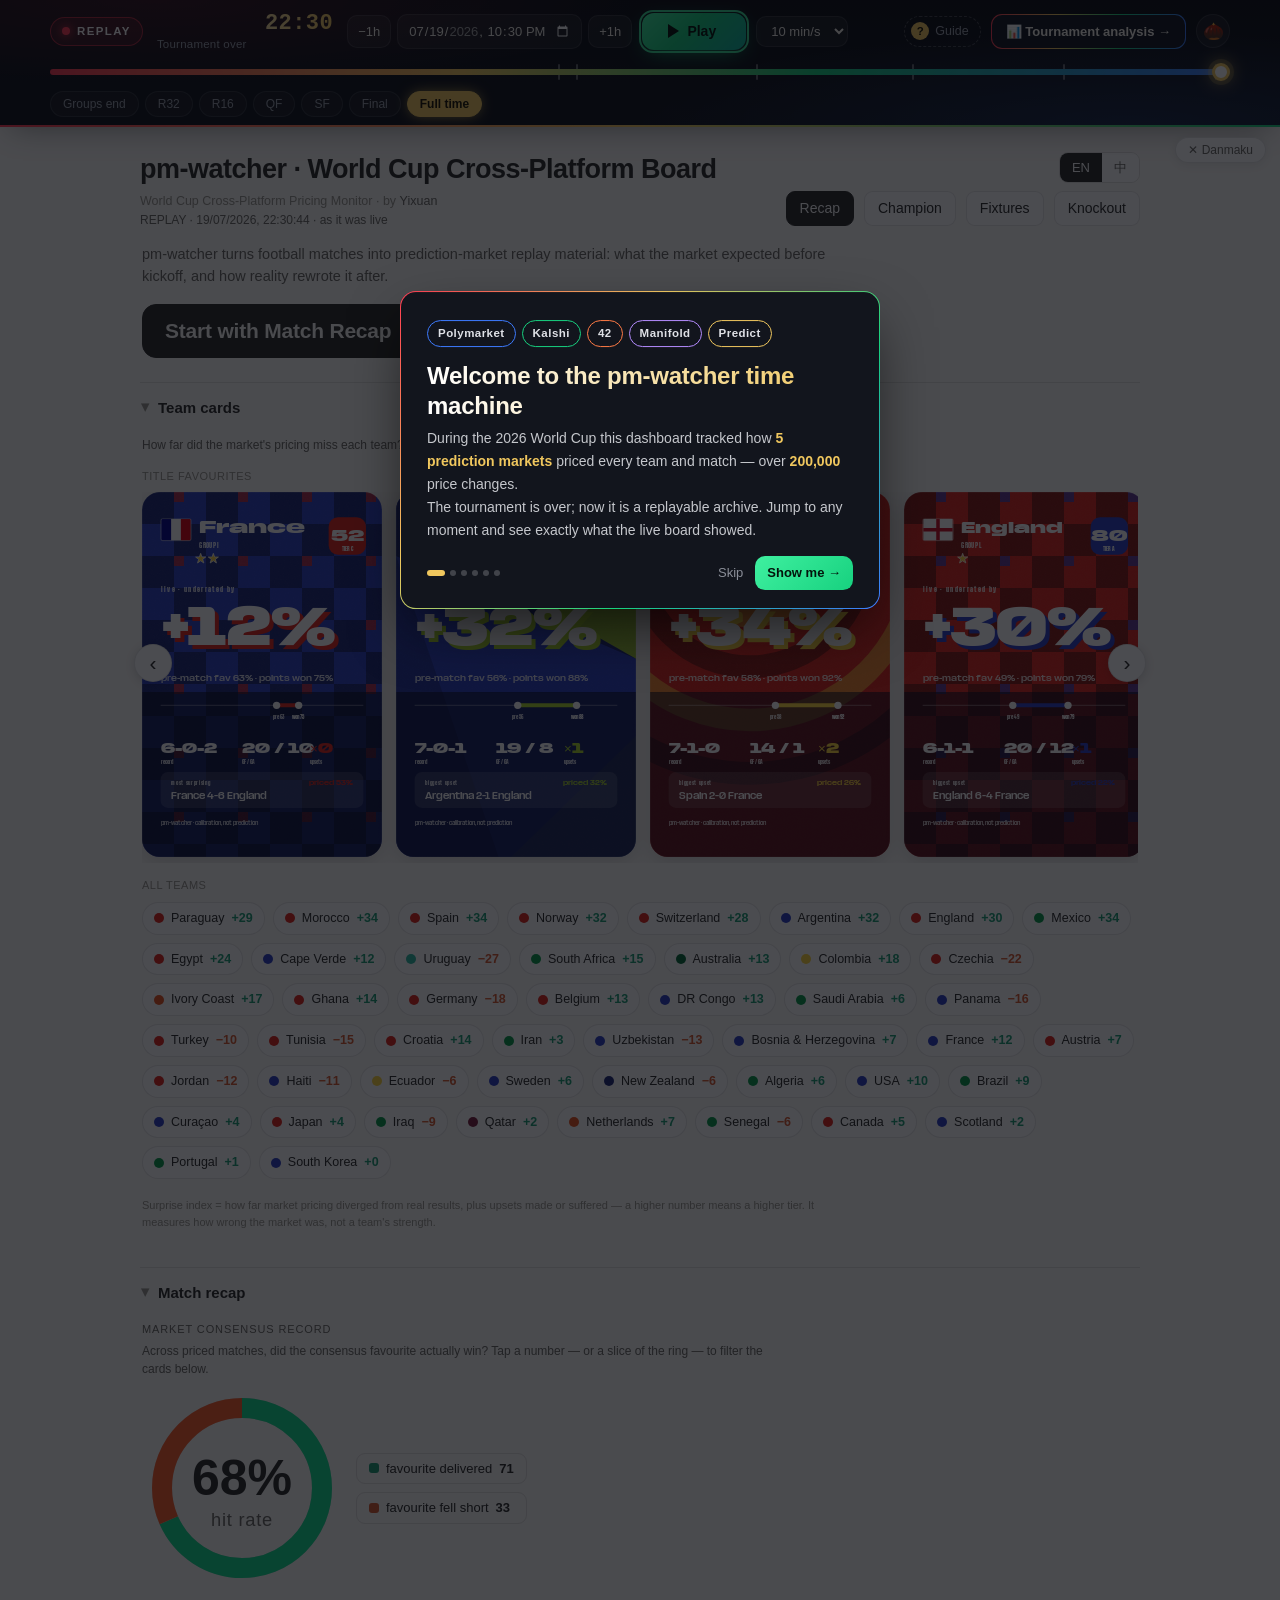
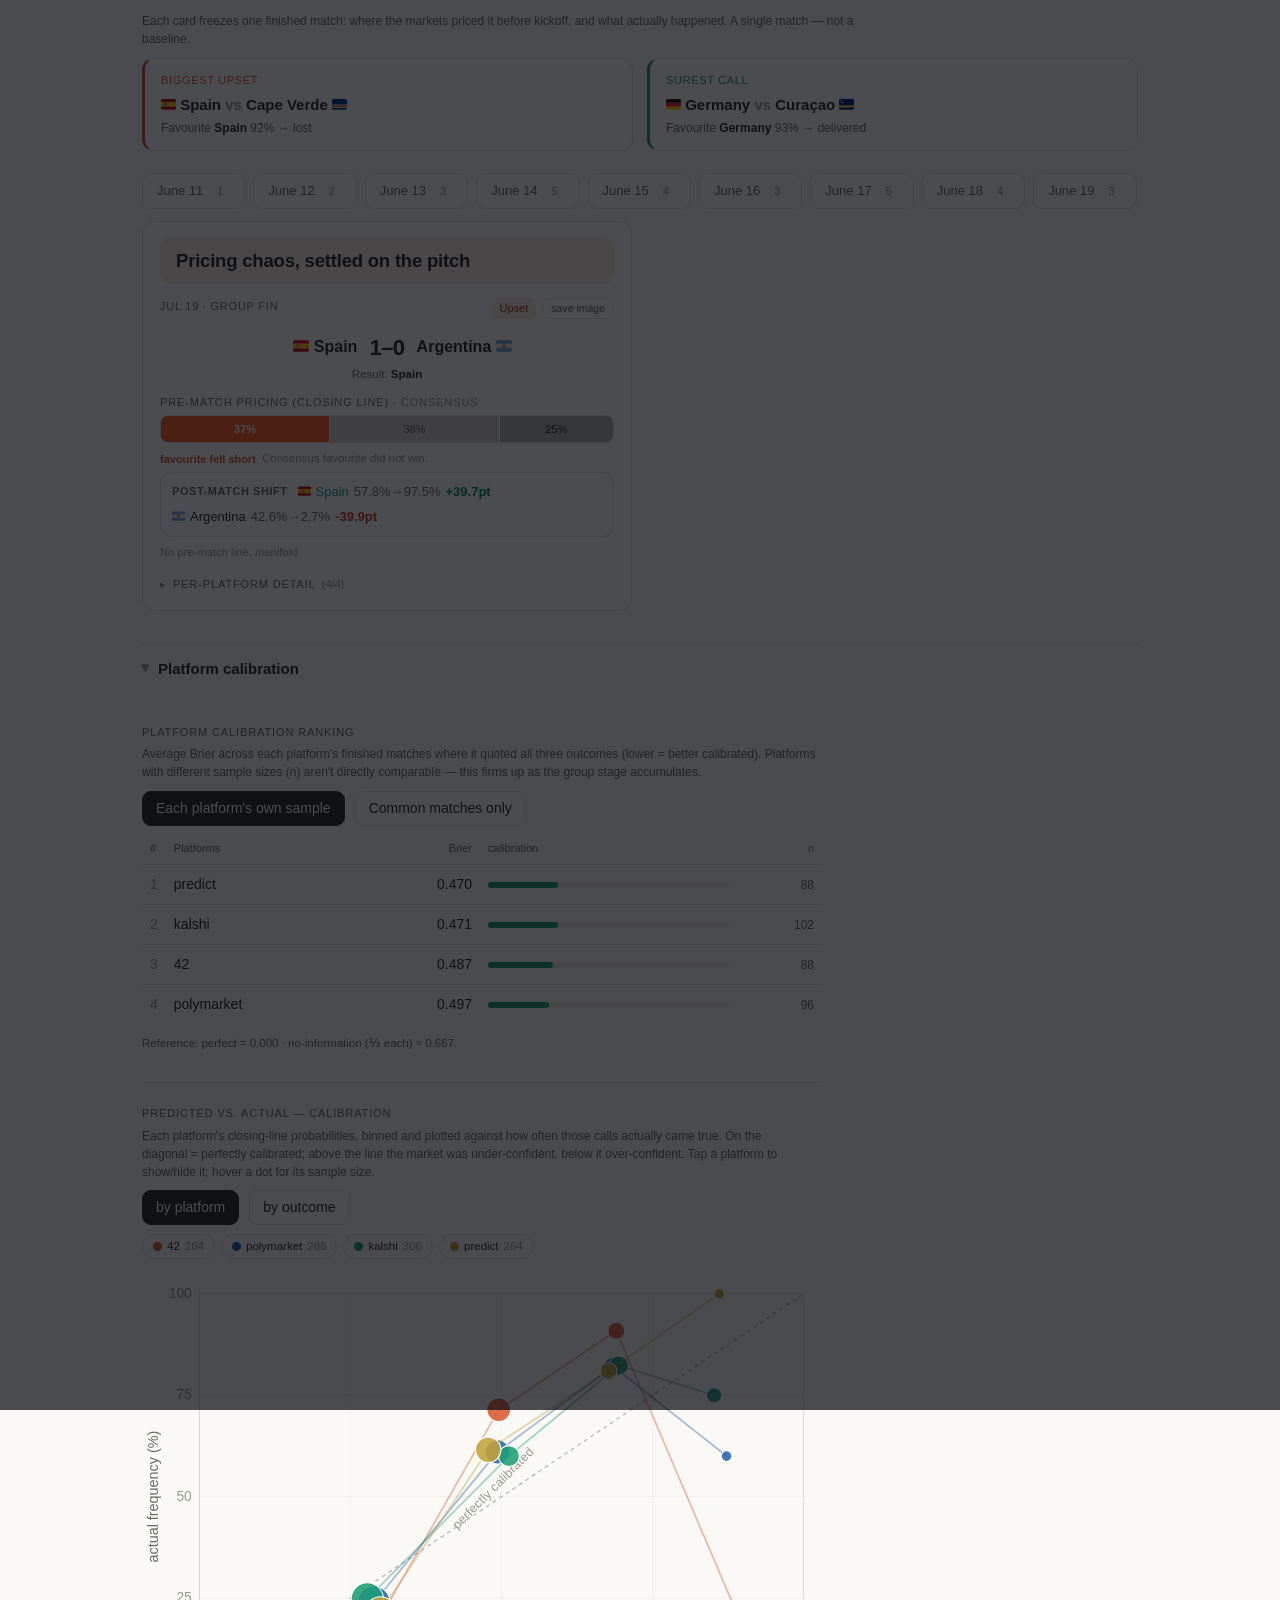
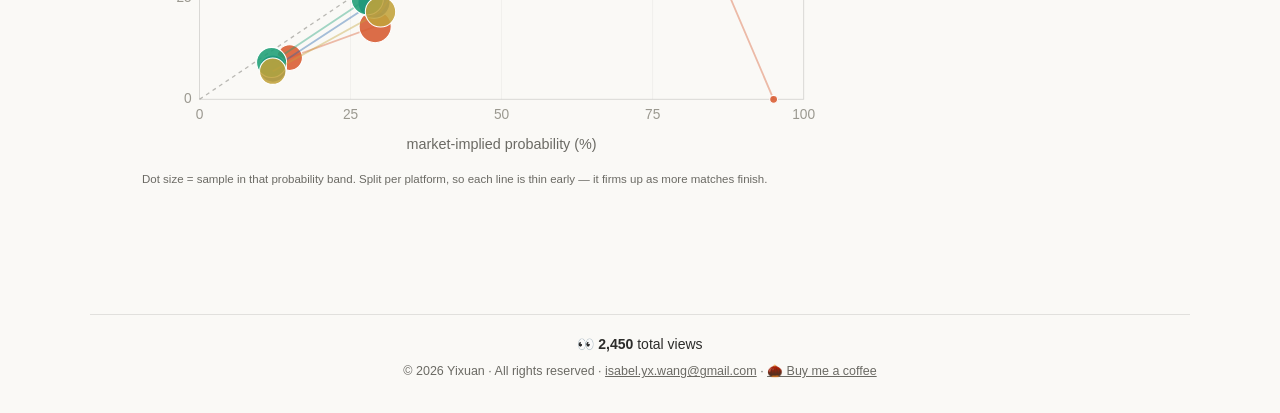
==== commit 8f779aba: "update UI&UX" ====
--- a/site/index.html
+++ b/site/index.html
@@ -2038,7 +2038,7 @@
   #sitefoot .sf-legal a{color:inherit}`;
   document.head.appendChild(st);
   const f=document.createElement("footer"); f.id="sitefoot";
-  f.innerHTML=`<div class="sf-views" id="sfViews"></div><div class="sf-legal">© 2026 Yixuan · All rights reserved · <a href="mailto:isabel.yx.wang@gmail.com">isabel.yx.wang@gmail.com</a></div>`;
+  f.innerHTML=`<div class="sf-views" id="sfViews"></div><div class="sf-legal">© 2026 Yixuan · All rights reserved · <a href="mailto:isabel.yx.wang@gmail.com">isabel.yx.wang@gmail.com</a> · <a href="https://buymeacoffee.com/yixuuuan" target="_blank" rel="noopener">🌰 ${LANG==="zh"?"请我喝杯咖啡":"Buy me a coffee"}</a></div>`;
   document.body.appendChild(f);
   async function pull(){ try{ const r=await fetch("/api/stats",{cache:"no-store"}); const d=await r.json();
       const n=(d.total||0).toLocaleString("en-US");
--- a/site/archive.css
+++ b/site/archive.css
@@ -1,39 +1,158 @@
-/* 历史回放控制栏：沿用原看板配色（米白底 / 深墨色胶囊） */
-#pmwbar{position:sticky;top:0;z-index:60;background:rgba(250,249,246,.94);
-  -webkit-backdrop-filter:blur(8px);backdrop-filter:blur(8px);
-  border-bottom:.5px solid var(--line,rgba(0,0,0,.1));padding:10px 16px 8px;
-  font-size:13px;color:var(--ink,#2c2c2a)}
-#pmwbar .pb-row{display:flex;align-items:center;gap:8px;flex-wrap:wrap;max-width:1120px;margin:0 auto}
-#pmwbar .pb-row2{margin-top:8px}
-#pmwbar .pb-chips{margin-top:6px;gap:6px}
-#pmwbar .pb-badge{font-weight:600;letter-spacing:.02em;background:var(--ink,#2c2c2a);color:#fff;
-  border-radius:8px;padding:4px 10px;font-size:12.5px}
-#pmwbar .pb-btn,#pmwbar select,#pmwbar input[type=datetime-local]{font:inherit;font-size:13px;
-  border:.5px solid var(--line,rgba(0,0,0,.14));background:var(--card,#fff);color:var(--ink,#2c2c2a);
-  border-radius:9px;padding:5px 10px;cursor:pointer}
-#pmwbar .pb-btn:hover,#pmwbar select:hover{border-color:var(--hint,#9a988f)}
-#pmwbar .pb-play{background:var(--teal,#1d9e75);color:#fff;border-color:transparent;min-width:84px}
-#pmwbar .pb-stage{color:var(--mut,#6b6a64);margin-left:4px}
-#pmwbar .pb-ana{margin-left:auto;text-decoration:none;color:var(--ink,#2c2c2a);font-weight:600;
-  border:.5px solid var(--line,rgba(0,0,0,.14));border-radius:9px;padding:5px 12px;background:var(--card,#fff)}
-#pmwbar .pb-ana:hover{border-color:var(--ink,#2c2c2a)}
-#pmwbar input[type=range]{flex:1;accent-color:var(--ink,#2c2c2a);height:18px;cursor:pointer}
-#pmwbar .pb-chip{font:inherit;font-size:12px;border:.5px solid var(--line,rgba(0,0,0,.14));background:var(--card,#fff);
-  color:var(--mut,#6b6a64);border-radius:20px;padding:3px 11px;cursor:pointer}
-#pmwbar .pb-chip:hover{color:var(--ink,#2c2c2a);border-color:var(--hint,#9a988f)}
-#pmwbar .pb-chip.on{background:var(--ink,#2c2c2a);color:#fff;border-color:var(--ink,#2c2c2a)}
+/* ───────── 历史回放控制台：深色「时光机」风格，配色取 2026 世界杯（奖杯金 + 加拿大红 / 墨西哥绿 / 美国蓝） ───────── */
+#pmwbar{--wr:#ff3b52;--wg:#17d17f;--wb:#3d7bff;--wy:#f0c75e;--tx:#f3f1ea;--mu:#9ba0ab;--ln:rgba(255,255,255,.1);
+  position:sticky;top:0;z-index:60;color:var(--tx);font-size:13px;padding:12px 18px 10px;
+  background:
+    radial-gradient(700px 120px at 12% 0%,rgba(255,59,82,.16),transparent 70%),
+    radial-gradient(700px 140px at 88% 100%,rgba(61,123,255,.18),transparent 70%),
+    linear-gradient(180deg,#0c0e14,#11141c);
+  box-shadow:0 10px 30px -12px rgba(0,0,0,.45)}
+#pmwbar::after{content:"";position:absolute;left:0;right:0;bottom:0;height:2px;
+  background:linear-gradient(90deg,var(--wr),var(--wy),var(--wg),var(--wb),var(--wr));background-size:200% 100%;
+  animation:pbflow 6s linear infinite}
+@keyframes pbflow{to{background-position:-200% 0}}
+#pmwbar .pb-row{display:flex;align-items:center;gap:10px;flex-wrap:wrap;max-width:1180px;margin:0 auto}
+#pmwbar .pb-flex{flex:1}
+
+/* 徽章：录制灯 */
+#pmwbar .pb-badge{display:inline-flex;align-items:center;gap:7px;font-weight:700;letter-spacing:.12em;font-size:11.5px;
+  color:#fff;border:1px solid rgba(255,59,82,.55);background:rgba(255,59,82,.12);border-radius:20px;padding:5px 11px}
+#pmwbar .pb-rec{width:8px;height:8px;border-radius:50%;background:var(--wr);box-shadow:0 0 10px var(--wr);animation:pbrec 1.4s ease-in-out infinite}
+@keyframes pbrec{50%{opacity:.25;box-shadow:0 0 0 var(--wr)}}
+
+/* 大号时钟 */
+#pmwbar .pb-clock{display:flex;flex-direction:column;line-height:1.1;min-width:170px;padding:0 4px}
+#pmwbar .pb-time{font:700 22px/1.05 ui-monospace,"SF Mono",Menlo,Consolas,monospace;letter-spacing:.02em;font-variant-numeric:tabular-nums;
+  background:linear-gradient(90deg,#fff,var(--wy));-webkit-background-clip:text;background-clip:text;color:transparent}
+#pmwbar .pb-time span{font-size:15px;opacity:.85}
+#pmwbar .pb-stage{color:var(--mu);font-size:11.5px;margin-top:3px;letter-spacing:.02em;white-space:nowrap;overflow:hidden;text-overflow:ellipsis;max-width:260px}
+
+/* 按钮 / 输入 */
+#pmwbar .pb-nav{display:inline-flex;align-items:center;gap:6px}
+#pmwbar .pb-btn,#pmwbar select,#pmwbar input[type=datetime-local]{font:inherit;font-size:13px;color:var(--tx);color-scheme:dark;
+  background:rgba(255,255,255,.06);border:1px solid var(--ln);border-radius:10px;padding:6px 10px;cursor:pointer;transition:border-color .2s,background .2s}
+#pmwbar .pb-btn:hover,#pmwbar select:hover,#pmwbar input[type=datetime-local]:hover{border-color:rgba(240,199,94,.6);background:rgba(255,255,255,.1)}
+#pmwbar select option{background:#141821;color:var(--tx)}
+
+/* 播放键：未播放时持续呼吸闪烁，引导点击 */
+#pmwbar .pb-play{position:relative;display:inline-flex;align-items:center;gap:8px;font:inherit;font-size:14px;font-weight:700;cursor:pointer;
+  color:#04140c;border:0;border-radius:12px;padding:8px 18px 8px 14px;min-width:104px;justify-content:center;
+  background:linear-gradient(135deg,#3ff0a0,var(--wg) 45%,#0fb5a0);box-shadow:0 6px 22px -6px rgba(23,209,127,.8);
+  transition:transform .15s}
+#pmwbar .pb-play:hover{transform:translateY(-1px) scale(1.03)}
+#pmwbar .pb-play:not(.on){animation:pbpulse 1.8s ease-out infinite}
+#pmwbar .pb-play:not(.on)::before{content:"";position:absolute;inset:-3px;border-radius:14px;border:2px solid rgba(63,240,160,.9);animation:pbring 1.8s ease-out infinite;pointer-events:none}
+@keyframes pbpulse{0%{box-shadow:0 0 0 0 rgba(23,209,127,.65),0 6px 22px -6px rgba(23,209,127,.8)}70%{box-shadow:0 0 0 16px rgba(23,209,127,0),0 6px 22px -6px rgba(23,209,127,.8)}100%{box-shadow:0 0 0 0 rgba(23,209,127,0),0 6px 22px -6px rgba(23,209,127,.8)}}
+@keyframes pbring{0%{opacity:1;transform:scale(1)}100%{opacity:0;transform:scale(1.25,1.5)}}
+#pmwbar .pb-ico{width:0;height:0;border-left:11px solid currentColor;border-top:7px solid transparent;border-bottom:7px solid transparent}
+#pmwbar .pb-play.on{background:linear-gradient(135deg,#ffd978,var(--wy));box-shadow:0 6px 22px -6px rgba(240,199,94,.8)}
+#pmwbar .pb-play.on .pb-ico{border:0;width:12px;height:14px;background:
+  linear-gradient(currentColor,currentColor) 0 100%/3px 100% no-repeat,linear-gradient(currentColor,currentColor) 4.5px 100%/3px 60% no-repeat,linear-gradient(currentColor,currentColor) 9px 100%/3px 80% no-repeat;
+  animation:pbeq .9s ease-in-out infinite alternate}
+@keyframes pbeq{to{background-size:3px 40%,3px 100%,3px 50%}}
+
+/* 指引 & 分析入口 */
+#pmwbar .pb-help{display:inline-flex;align-items:center;gap:6px;font:inherit;font-size:12.5px;color:var(--mu);cursor:pointer;
+  background:transparent;border:1px dashed rgba(255,255,255,.22);border-radius:20px;padding:5px 11px 5px 6px}
+#pmwbar .pb-help b{display:inline-grid;place-items:center;width:18px;height:18px;border-radius:50%;background:var(--wy);color:#1b1500;font-size:11.5px}
+#pmwbar .pb-help:hover{color:var(--tx);border-color:var(--wy)}
+#pmwbar .pb-ana{text-decoration:none;font-weight:650;color:var(--tx);border-radius:11px;padding:7px 14px;position:relative;
+  background:linear-gradient(#141821,#141821) padding-box,linear-gradient(90deg,var(--wr),var(--wy),var(--wg),var(--wb)) border-box;border:1px solid transparent}
+#pmwbar .pb-ana:hover{box-shadow:0 0 18px -4px rgba(240,199,94,.7)}
+
+#pmwbar .pb-nut{display:inline-grid;place-items:center;width:34px;height:34px;border-radius:50%;text-decoration:none;font-size:17px;
+  border:1px solid var(--ln);background:rgba(255,255,255,.05);transition:transform .25s,border-color .25s,box-shadow .25s}
+#pmwbar .pb-nut:hover{transform:rotate(-14deg) scale(1.12);border-color:var(--wy);box-shadow:0 0 16px -2px rgba(240,199,94,.6)}
+/* 时间轴：彩色进度 + 发光滑块 + 阶段刻度 */
+#pmwbar .pb-row2{margin-top:10px}
+#pmwbar .pb-track{position:relative;flex:1;height:22px}
+#pmwbar .pb-ticks{position:absolute;left:9px;right:9px;top:0;bottom:0;pointer-events:none}
+#pmwbar .pb-ticks i{position:absolute;top:3px;width:2px;height:16px;margin-left:-1px;border-radius:2px;background:rgba(255,255,255,.35)}
+#pmwbar input[type=range]{--p:50%;-webkit-appearance:none;appearance:none;position:relative;width:100%;height:22px;margin:0;background:transparent;cursor:pointer}
+#pmwbar input[type=range]::-webkit-slider-runnable-track{height:6px;border-radius:6px;
+  background:linear-gradient(90deg,transparent var(--p),rgba(255,255,255,.12) var(--p)),linear-gradient(90deg,var(--wr),var(--wy) 35%,var(--wg) 65%,var(--wb))}
+#pmwbar input[type=range]::-moz-range-track{height:6px;border-radius:6px;
+  background:linear-gradient(90deg,transparent var(--p),rgba(255,255,255,.12) var(--p)),linear-gradient(90deg,var(--wr),var(--wy) 35%,var(--wg) 65%,var(--wb))}
+#pmwbar input[type=range]::-webkit-slider-thumb{-webkit-appearance:none;width:18px;height:18px;margin-top:-6px;border-radius:50%;background:#fff;
+  border:3px solid var(--wy);box-shadow:0 0 0 4px rgba(240,199,94,.2),0 0 18px rgba(240,199,94,.9)}
+#pmwbar input[type=range]::-moz-range-thumb{width:14px;height:14px;border-radius:50%;background:#fff;border:3px solid var(--wy);box-shadow:0 0 18px rgba(240,199,94,.9)}
+
+/* 阶段快捷键 */
+#pmwbar .pb-chips{margin-top:8px;gap:6px}
+#pmwbar .pb-chip{font:inherit;font-size:12px;color:var(--mu);cursor:pointer;background:rgba(255,255,255,.04);
+  border:1px solid var(--ln);border-radius:20px;padding:3px 12px;transition:all .2s}
+#pmwbar .pb-chip:hover{color:var(--tx);border-color:rgba(255,255,255,.35)}
+#pmwbar .pb-chip.on{color:#1b1500;background:var(--wy);border-color:var(--wy);font-weight:650;box-shadow:0 0 14px -2px rgba(240,199,94,.8)}
+
 /* 原看板的弹幕开关与飘屏区原本固定在 top:64px，这里让它们避开回放控制栏 */
 .dm-toggle{top:calc(var(--pmwbar-h,52px) + 10px)}
 #danmaku{top:calc(var(--pmwbar-h,52px) + 4px)}
+
 @media (max-width:640px){
   /* 手机上控制栏不再吸顶（否则会挡住大半屏），随页面滚走 */
-  #pmwbar{position:relative;padding:8px 10px 6px}
-  #pmwbar .pb-row{gap:6px}
-  #pmwbar .pb-stage{width:100%;margin:2px 0 0}
-  #pmwbar .pb-ana{margin-left:0}
+  #pmwbar{position:relative;padding:10px 12px 8px}
+  #pmwbar .pb-row{gap:7px}
+  #pmwbar .pb-time{font-size:19px}
+  #pmwbar .pb-badge{order:1}
+  #pmwbar .pb-help{order:2;margin-left:auto}
+  #pmwbar .pb-nut{order:2;width:30px;height:30px;font-size:15px}
+  #pmwbar .pb-clock{order:3;width:100%;flex:none;flex-direction:row;align-items:baseline;gap:10px}
+  #pmwbar .pb-time{white-space:nowrap}
+  #pmwbar .pb-stage{margin:0}
+  #pmwbar .pb-play{order:4;flex:1}
+  #pmwbar select{order:5}
+  #pmwbar .pb-nav{order:6;width:100%}
+  #pmwbar .pb-nav input{flex:1;min-width:0}
+  #pmwbar .pb-flex{display:none}
+  #pmwbar .pb-ana{order:7;width:100%;text-align:center}
   #pmwbar .pb-chips{flex-wrap:nowrap;overflow-x:auto;-webkit-overflow-scrolling:touch;scrollbar-width:none;padding-bottom:2px}
   #pmwbar .pb-chips::-webkit-scrollbar{display:none}
   #pmwbar .pb-chip{flex:0 0 auto}
   .dm-toggle{top:auto;bottom:14px}
   #danmaku{top:64px}
 }
+
+/* 从分析页「回放」跳转过来时，高亮对应的比赛小卡 */
+#recap .node.pmw-focus{outline:3px solid #1d9e75;outline-offset:4px;animation:pmwflash 1.4s ease-out 2}
+@keyframes pmwflash{0%{box-shadow:0 0 0 0 rgba(29,158,117,.55)}70%{box-shadow:0 0 0 14px rgba(29,158,117,0)}100%{box-shadow:0 0 0 0 rgba(29,158,117,0)}}
+
+/* ───────── 使用指引 ───────── */
+.pmw-tour{position:fixed;inset:0;z-index:10001;pointer-events:none;opacity:0;visibility:hidden;transition:opacity .35s,visibility .35s}
+.pmw-tour.on{opacity:1;visibility:visible}
+.pmw-spot{position:fixed;border-radius:16px;box-shadow:0 0 0 200vmax rgba(6,8,13,.72);transition:all .45s cubic-bezier(.2,.8,.2,1);pointer-events:none}
+.pmw-spot::after{content:"";position:absolute;inset:-3px;border-radius:18px;border:2px solid #f0c75e;box-shadow:0 0 24px rgba(240,199,94,.7);animation:pmwspot 1.6s ease-in-out infinite}
+@keyframes pmwspot{50%{box-shadow:0 0 6px rgba(240,199,94,.3);border-color:rgba(240,199,94,.55)}}
+.pmw-tour.center .pmw-spot::after{display:none}
+.pmw-tip{--ax:50%;position:fixed;width:min(360px,calc(100vw - 24px));pointer-events:auto;color:#f3f1ea;
+  font:14px/1.65 -apple-system,BlinkMacSystemFont,"PingFang SC","Hiragino Sans GB","Microsoft YaHei",sans-serif;
+  background:linear-gradient(#12151d,#12151d) padding-box,linear-gradient(135deg,#ff3b52,#f0c75e,#17d17f,#3d7bff) border-box;
+  border:1.5px solid transparent;border-radius:16px;padding:18px 18px 14px;box-shadow:0 24px 60px -12px rgba(0,0,0,.7);
+  transition:left .45s cubic-bezier(.2,.8,.2,1),top .45s cubic-bezier(.2,.8,.2,1);animation:pmwin .45s ease}
+@keyframes pmwin{from{opacity:0;transform:translateY(8px)}}
+.pmw-tip::before{content:"";position:absolute;left:var(--ax);top:-8px;width:14px;height:14px;margin-left:-7px;transform:rotate(45deg);
+  background:#12151d;border-left:1.5px solid #f0c75e;border-top:1.5px solid #f0c75e}
+.pmw-tip.up::before{top:auto;bottom:-8px;transform:rotate(225deg)}
+.pmw-tour.center .pmw-tip{left:50%!important;top:50%!important;transform:translate(-50%,-50%);width:min(480px,calc(100vw - 32px));padding:28px 26px 18px;animation:pmwpop .5s cubic-bezier(.2,.9,.3,1.2)}
+.pmw-tour.center .pmw-tip::before{display:none}
+@keyframes pmwpop{from{opacity:0;transform:translate(-50%,-46%) scale(.94)}}
+.pmw-h{font-size:17px;font-weight:750;margin-bottom:6px;letter-spacing:-.01em}
+.pmw-tour.center .pmw-h{font-size:24px;line-height:1.25;background:linear-gradient(90deg,#fff,#f0c75e);-webkit-background-clip:text;background-clip:text;color:transparent}
+.pmw-b{color:#c5c7cc}
+.pmw-b b{color:#f0c75e}
+.pmw-b em{font-style:normal;color:#3ff0a0;font-weight:650}
+.pmw-hello{display:flex;flex-wrap:wrap;gap:6px;margin-bottom:14px}
+.pmw-hello span{font-size:11.5px;font-weight:650;letter-spacing:.04em;border-radius:20px;padding:3px 10px;border:1px solid rgba(255,255,255,.14);color:#dfe1e6;animation:pmwin .5s ease backwards}
+.pmw-hello span:nth-child(1){border-color:#3d7bff;animation-delay:.1s}.pmw-hello span:nth-child(2){border-color:#17d17f;animation-delay:.2s}
+.pmw-hello span:nth-child(3){border-color:#ff7a45;animation-delay:.3s}.pmw-hello span:nth-child(4){border-color:#b58cff;animation-delay:.4s}
+.pmw-hello span:nth-child(5){border-color:#f0c75e;animation-delay:.5s}
+.pmw-f{display:flex;align-items:center;gap:8px;margin-top:14px}
+.pmw-dots{display:flex;gap:5px;flex:1}
+.pmw-dots i{width:6px;height:6px;border-radius:6px;background:rgba(255,255,255,.2);transition:all .3s}
+.pmw-dots i.on{width:18px;background:#f0c75e}
+.pmw-f button{font:inherit;font-size:13px;cursor:pointer;border-radius:10px;padding:6px 12px;border:1px solid rgba(255,255,255,.14);background:transparent;color:#c5c7cc}
+.pmw-f .pmw-skip{border:0;padding:6px 4px;color:#8a8e98}
+.pmw-f .pmw-skip:empty{display:none}
+.pmw-f .pmw-next{border:0;font-weight:700;color:#04140c;background:linear-gradient(135deg,#3ff0a0,#17d17f)}
+.pmw-f button:hover{filter:brightness(1.1)}
+@media (prefers-reduced-motion:reduce){
+  #pmwbar::after,#pmwbar .pb-rec,#pmwbar .pb-play,#pmwbar .pb-play::before,.pmw-spot::after{animation:none!important}
+}
